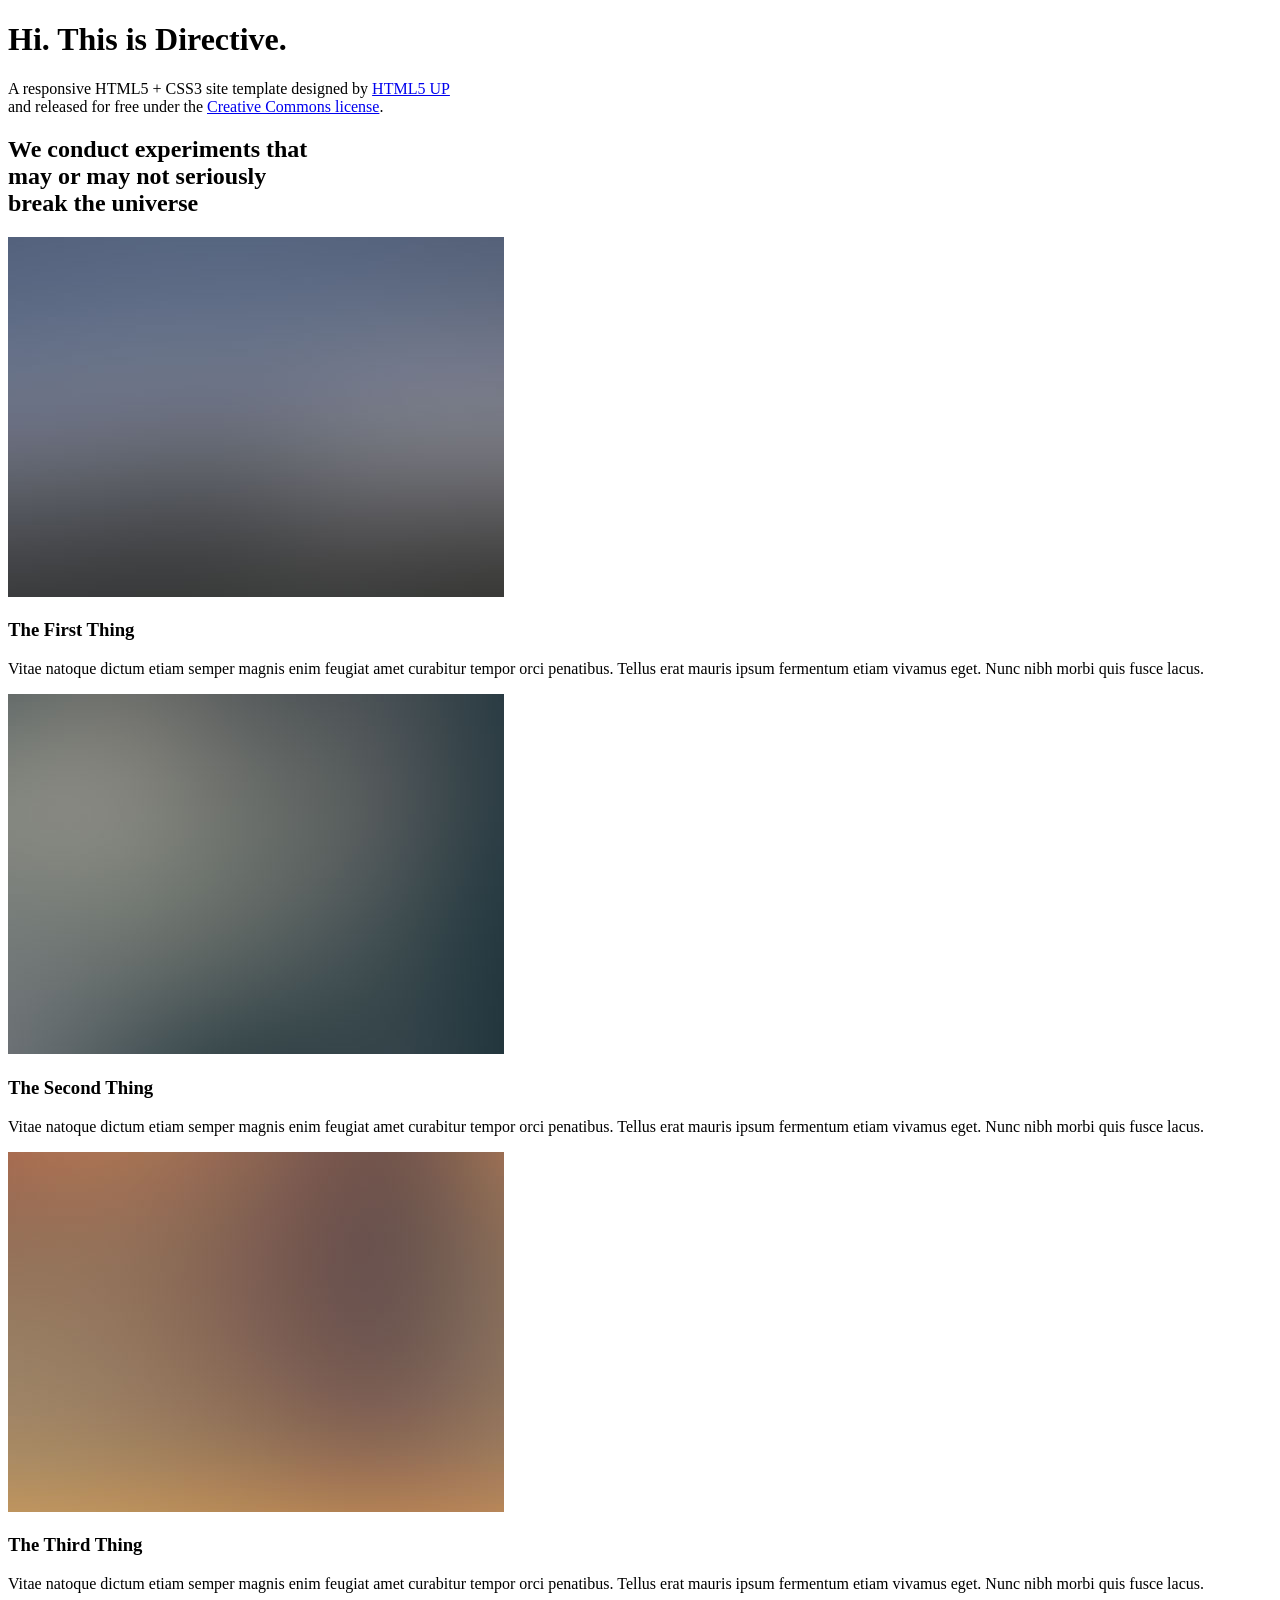
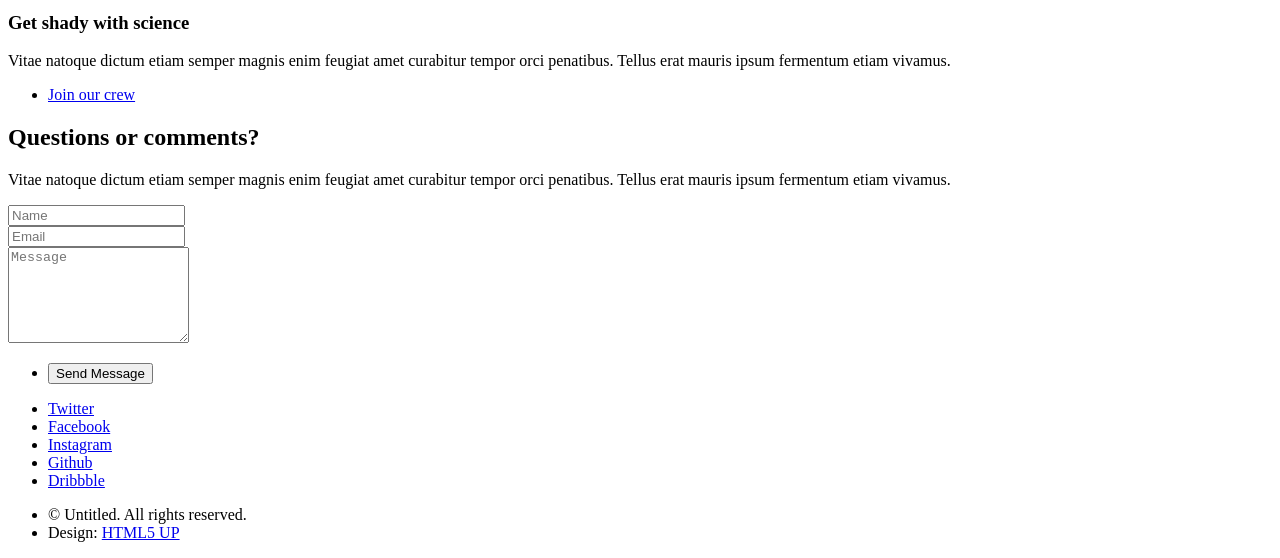
==== index.html @ 6929c9e1 "Initial HTML5UP template" ====
<!DOCTYPE HTML>
<!--
	Directive by HTML5 UP
	html5up.net | @ajlkn
	Free for personal and commercial use under the CCA 3.0 license (html5up.net/license)
-->
<html>
	<head>
		<title>Directive by HTML5 UP</title>
		<meta charset="utf-8" />
		<meta name="viewport" content="width=device-width, initial-scale=1, user-scalable=no" />
		<link rel="stylesheet" href="assets/css/main.css" />
	</head>
	<body class="is-preload">

		<!-- Header -->
			<div id="header">
				<span class="logo icon fa-paper-plane"></span>
				<h1>Hi. This is Directive.</h1>
				<p>A responsive HTML5 + CSS3 site template designed by <a href="http://html5up.net">HTML5 UP</a>
				<br />
				and released for free under the <a href="http://html5up.net/license">Creative Commons license</a>.</p>
			</div>

		<!-- Main -->
			<div id="main">

				<header class="major container medium">
					<h2>We conduct experiments that
					<br />
					may or may not seriously
					<br />
					break the universe</h2>
					<!--
					<p>Tellus erat mauris ipsum fermentum<br />
					etiam vivamus nunc nibh morbi.</p>
					-->
				</header>

				<div class="box alt container">
					<section class="feature left">
						<a href="#" class="image icon solid fa-signal"><img src="images/pic01.jpg" alt="" /></a>
						<div class="content">
							<h3>The First Thing</h3>
							<p>Vitae natoque dictum etiam semper magnis enim feugiat amet curabitur tempor orci penatibus. Tellus erat mauris ipsum fermentum etiam vivamus eget. Nunc nibh morbi quis fusce lacus.</p>
						</div>
					</section>
					<section class="feature right">
						<a href="#" class="image icon solid fa-code"><img src="images/pic02.jpg" alt="" /></a>
						<div class="content">
							<h3>The Second Thing</h3>
							<p>Vitae natoque dictum etiam semper magnis enim feugiat amet curabitur tempor orci penatibus. Tellus erat mauris ipsum fermentum etiam vivamus eget. Nunc nibh morbi quis fusce lacus.</p>
						</div>
					</section>
					<section class="feature left">
						<a href="#" class="image icon solid fa-mobile-alt"><img src="images/pic03.jpg" alt="" /></a>
						<div class="content">
							<h3>The Third Thing</h3>
							<p>Vitae natoque dictum etiam semper magnis enim feugiat amet curabitur tempor orci penatibus. Tellus erat mauris ipsum fermentum etiam vivamus eget. Nunc nibh morbi quis fusce lacus.</p>
						</div>
					</section>
				</div>

				<!--
				<div class="box container">
					<header>
						<h2>A lot of generic stuff</h2>
					</header>
					<section>
						<header>
							<h3>Paragraph</h3>
							<p>This is the subtitle for this particular heading</p>
						</header>
						<p>Phasellus nisl nisl, varius id <sup>porttitor sed pellentesque</sup> ac orci. Pellentesque
						habitant <strong>strong</strong> tristique <b>bold</b> et netus <i>italic</i> malesuada <em>emphasized</em> ac turpis egestas. Morbi
						leo suscipit ut. Praesent <sub>id turpis vitae</sub> turpis pretium ultricies. Vestibulum sit
						amet risus elit.</p>
					</section>
					<section>
						<header>
							<h3>Blockquote</h3>
						</header>
						<blockquote>Fringilla nisl. Donec accumsan interdum nisi, quis tincidunt felis sagittis eget.
						tempus euismod. Vestibulum ante ipsum primis in faucibus.</blockquote>
					</section>
					<section>
						<header>
							<h3>Divider</h3>
						</header>
						<p>Donec consectetur vestibulum dolor et pulvinar. Etiam vel felis enim, at viverra
						ligula. Ut porttitor sagittis lorem, quis eleifend nisi ornare vel. Praesent nec orci
						facilisis leo magna. Cras sit amet urna eros, id egestas urna. Quisque aliquam
						tempus euismod. Vestibulum ante ipsum primis in faucibus orci luctus et ultrices
						posuere cubilia.</p>
						<hr />
						<p>Donec consectetur vestibulum dolor et pulvinar. Etiam vel felis enim, at viverra
						ligula. Ut porttitor sagittis lorem, quis eleifend nisi ornare vel. Praesent nec orci
						facilisis leo magna. Cras sit amet urna eros, id egestas urna. Quisque aliquam
						tempus euismod. Vestibulum ante ipsum primis in faucibus orci luctus et ultrices
						posuere cubilia.</p>
					</section>
					<section>
						<header>
							<h3>Unordered List</h3>
						</header>
						<ul class="default">
							<li>Donec consectetur vestibulum dolor et pulvinar. Etiam vel felis enim, at viverra ligula. Ut porttitor sagittis lorem, quis eleifend nisi ornare vel.</li>
							<li>Donec consectetur vestibulum dolor et pulvinar. Etiam vel felis enim, at viverra ligula. Ut porttitor sagittis lorem, quis eleifend nisi ornare vel.</li>
							<li>Donec consectetur vestibulum dolor et pulvinar. Etiam vel felis enim, at viverra ligula. Ut porttitor sagittis lorem, quis eleifend nisi ornare vel.</li>
							<li>Donec consectetur vestibulum dolor et pulvinar. Etiam vel felis enim, at viverra ligula. Ut porttitor sagittis lorem, quis eleifend nisi ornare vel.</li>
						</ul>
					</section>
					<section>
						<header>
							<h3>Ordered List</h3>
						</header>
						<ol class="default">
							<li>Donec consectetur vestibulum dolor et pulvinar. Etiam vel felis enim, at viverra ligula. Ut porttitor sagittis lorem, quis eleifend nisi ornare vel.</li>
							<li>Donec consectetur vestibulum dolor et pulvinar. Etiam vel felis enim, at viverra ligula. Ut porttitor sagittis lorem, quis eleifend nisi ornare vel.</li>
							<li>Donec consectetur vestibulum dolor et pulvinar. Etiam vel felis enim, at viverra ligula. Ut porttitor sagittis lorem, quis eleifend nisi ornare vel.</li>
							<li>Donec consectetur vestibulum dolor et pulvinar. Etiam vel felis enim, at viverra ligula. Ut porttitor sagittis lorem, quis eleifend nisi ornare vel.</li>
						</ol>
					</section>
					<section>
						<header>
							<h3>Table</h3>
						</header>
						<div class="table-wrapper">
							<table class="default">
								<thead>
									<tr>
										<th>ID</th>
										<th>Name</th>
										<th>Description</th>
										<th>Price</th>
									</tr>
								</thead>
								<tbody>
									<tr>
										<td>45815</td>
										<td>Something</td>
										<td>Ut porttitor sagittis lorem, quis eleifend nisi ornare vel.</td>
										<td>29.99</td>
									</tr>
									<tr>
										<td>24524</td>
										<td>Nothing</td>
										<td>Ut porttitor sagittis lorem, quis eleifend nisi ornare vel.</td>
										<td>19.99</td>
									</tr>
									<tr>
										<td>45815</td>
										<td>Something</td>
										<td>Ut porttitor sagittis lorem, quis eleifend nisi ornare vel.</td>
										<td>29.99</td>
									</tr>
									<tr>
										<td>24524</td>
										<td>Nothing</td>
										<td>Ut porttitor sagittis lorem, quis eleifend nisi ornare vel.</td>
										<td>19.99</td>
									</tr>
								</tbody>
								<tfoot>
									<tr>
										<td colspan="3"></td>
										<td>100.00</td>
									</tr>
								</tfoot>
							</table>
						</div>
					</section>
					<section>
						<header>
							<h3>Form</h3>
						</header>
						<form method="post" action="#">
							<div class="row">
								<div class="col-6 col-12-mobilep">
									<label for="name">Name</label>
									<input class="text" type="text" name="name" id="name" value="" placeholder="John Doe" />
								</div>
								<div class="col-6 col-12-mobilep">
									<label for="email">Email</label>
									<input class="text" type="text" name="email" id="email" value="" placeholder="johndoe@domain.tld" />
								</div>
								<div class="col-12">
									<label for="subject">Subject</label>
									<input class="text" type="text" name="subject" id="subject" value="" placeholder="Enter your subject" />
								</div>
								<div class="col-12">
									<label for="subject">Message</label>
									<textarea name="message" id="message" placeholder="Enter your message" rows="6"></textarea>
								</div>
								<div class="col-12">
									<ul class="actions special">
										<li><input type="submit" value="Send" /></li>
										<li><input type="reset" value="Reset" class="alt" /></li>
									</ul>
								</div>
							</div>
						</form>
					</section>
				</div>
				-->

				<footer class="major container medium">
					<h3>Get shady with science</h3>
					<p>Vitae natoque dictum etiam semper magnis enim feugiat amet curabitur tempor orci penatibus. Tellus erat mauris ipsum fermentum etiam vivamus.</p>
					<ul class="actions special">
						<li><a href="#" class="button">Join our crew</a></li>
					</ul>
				</footer>

			</div>

		<!-- Footer -->
			<div id="footer">
				<div class="container medium">

					<header class="major last">
						<h2>Questions or comments?</h2>
					</header>

					<p>Vitae natoque dictum etiam semper magnis enim feugiat amet curabitur tempor
					orci penatibus. Tellus erat mauris ipsum fermentum etiam vivamus.</p>

					<form method="post" action="#">
						<div class="row">
							<div class="col-6 col-12-mobilep">
								<input type="text" name="name" placeholder="Name" />
							</div>
							<div class="col-6 col-12-mobilep">
								<input type="email" name="email" placeholder="Email" />
							</div>
							<div class="col-12">
								<textarea name="message" placeholder="Message" rows="6"></textarea>
							</div>
							<div class="col-12">
								<ul class="actions special">
									<li><input type="submit" value="Send Message" /></li>
								</ul>
							</div>
						</div>
					</form>

					<ul class="icons">
						<li><a href="#" class="icon brands fa-twitter"><span class="label">Twitter</span></a></li>
						<li><a href="#" class="icon brands fa-facebook-f"><span class="label">Facebook</span></a></li>
						<li><a href="#" class="icon brands fa-instagram"><span class="label">Instagram</span></a></li>
						<li><a href="#" class="icon brands fa-github"><span class="label">Github</span></a></li>
						<li><a href="#" class="icon brands fa-dribbble"><span class="label">Dribbble</span></a></li>
					</ul>

					<ul class="copyright">
						<li>&copy; Untitled. All rights reserved.</li><li>Design: <a href="http://html5up.net">HTML5 UP</a></li>
					</ul>

				</div>
			</div>

		<!-- Scripts -->
			<script src="assets/js/jquery.min.js"></script>
			<script src="assets/js/browser.min.js"></script>
			<script src="assets/js/breakpoints.min.js"></script>
			<script src="assets/js/util.js"></script>
			<script src="assets/js/main.js"></script>

	</body>
</html>
---- assets/css/main.css ----
@import url("fontawesome-all.min.css");
@import url("https://fonts.googleapis.com/css?family=Source+Sans+Pro:300,300italic,400,400italic,600,600italic,700,700italic");

/*
	Directive by HTML5 UP
	html5up.net | @ajlkn
	Free for personal and commercial use under the CCA 3.0 license (html5up.net/license)
*/

html, body, div, span, applet, object,
iframe, h1, h2, h3, h4, h5, h6, p, blockquote,
pre, a, abbr, acronym, address, big, cite,
code, del, dfn, em, img, ins, kbd, q, s, samp,
small, strike, strong, sub, sup, tt, var, b,
u, i, center, dl, dt, dd, ol, ul, li, fieldset,
form, label, legend, table, caption, tbody,
tfoot, thead, tr, th, td, article, aside,
canvas, details, embed, figure, figcaption,
footer, header, hgroup, menu, nav, output, ruby,
section, summary, time, mark, audio, video {
	margin: 0;
	padding: 0;
	border: 0;
	font-size: 100%;
	font: inherit;
	vertical-align: baseline;}

article, aside, details, figcaption, figure,
footer, header, hgroup, menu, nav, section {
	display: block;}

body {
	line-height: 1;
}

ol, ul {
	list-style: none;
}

blockquote, q {
	quotes: none;
}

	blockquote:before, blockquote:after, q:before, q:after {
		content: '';
		content: none;
	}

table {
	border-collapse: collapse;
	border-spacing: 0;
}

body {
	-webkit-text-size-adjust: none;
}

mark {
	background-color: transparent;
	color: inherit;
}

input::-moz-focus-inner {
	border: 0;
	padding: 0;
}

input, select, textarea {
	-moz-appearance: none;
	-webkit-appearance: none;
	-ms-appearance: none;
	appearance: none;
}

/* Basic */

	html {
		box-sizing: border-box;
	}

	*, *:before, *:after {
		box-sizing: inherit;
	}

	html, body {
		height: 100%;
	}

	body {
		background: #ffffff;
	}

		body.is-preload *, body.is-preload *:before, body.is-preload *:after {
			-moz-animation: none !important;
			-webkit-animation: none !important;
			-ms-animation: none !important;
			animation: none !important;
			-moz-transition: none !important;
			-webkit-transition: none !important;
			-ms-transition: none !important;
			transition: none !important;
		}

	body, input, select, textarea {
		color: #6e6e6e;
		font-family: 'Source Sans Pro', sans-serif;
		font-size: 16pt;
		font-weight: 400;
		line-height: 1.75em;
	}

	a {
		-moz-transition: color 0.2s ease-in-out, border-bottom-color 0.2s ease-in-out;
		-webkit-transition: color 0.2s ease-in-out, border-bottom-color 0.2s ease-in-out;
		-ms-transition: color 0.2s ease-in-out, border-bottom-color 0.2s ease-in-out;
		transition: color 0.2s ease-in-out, border-bottom-color 0.2s ease-in-out;
		border-bottom: dotted 1px;
		color: #4eb980;
		text-decoration: none;
	}

		a:hover {
			border-bottom-color: transparent;
		}

	strong, b {
		font-weight: 600;
		color: #5b5b5b;
	}

	em, i {
		font-style: italic;
	}

	p, ul, ol, dl, table, blockquote, form {
		margin: 0 0 2em 0;
	}

	h1, h2, h3, h4, h5, h6 {
		color: #5b5b5b;
		font-weight: 700;
		letter-spacing: 0.125em;
		line-height: 1.75em;
		margin-bottom: 1em;
		text-transform: uppercase;
		text-align: center;
	}

		h1 a, h2 a, h3 a, h4 a, h5 a, h6 a {
			color: inherit;
			text-decoration: none;
		}

	h2 {
		font-size: 1.75em;
	}

	h3 {
		font-size: 1.5em;
	}

	sub {
		font-size: 0.8em;
		position: relative;
		top: 0.5em;
	}

	sup {
		font-size: 0.8em;
		position: relative;
		top: -0.5em;
	}

	hr {
		border: 0;
		border-top: solid 1px rgba(224, 224, 224, 0.75);
		margin-bottom: 1.5em;
	}

	blockquote {
		border-left: solid 0.5em rgba(224, 224, 224, 0.75);
		font-style: italic;
		padding: 1em 0 1em 2em;
	}

/* Container */

	.container {
		margin: 0 auto;
		max-width: 100%;
		width: 51em;
	}

		.container.medium {
			width: 38.25em;
		}

		@media screen and (max-width: 1280px) {

			.container {
				width: 48em;
			}

				.container.medium {
					width: 36em;
				}

		}

		@media screen and (max-width: 980px) {

			.container {
				width: 95%;
			}

				.container.medium {
					width: 71.25%;
				}

		}

		@media screen and (max-width: 840px) {

			.container {
				width: 95% !important;
			}

		}

		@media screen and (max-width: 736px) {

			.container {
				width: 90% !important;
			}

		}

		@media screen and (max-width: 480px) {

			.container {
				width: 100% !important;
			}

		}

/* Row */

	.row {
		display: flex;
		flex-wrap: wrap;
		box-sizing: border-box;
		align-items: stretch;
	}

		.row > * {
			box-sizing: border-box;
		}

		.row.gtr-uniform > * > :last-child {
			margin-bottom: 0;
		}

		.row.aln-left {
			justify-content: flex-start;
		}

		.row.aln-center {
			justify-content: center;
		}

		.row.aln-right {
			justify-content: flex-end;
		}

		.row.aln-top {
			align-items: flex-start;
		}

		.row.aln-middle {
			align-items: center;
		}

		.row.aln-bottom {
			align-items: flex-end;
		}

		.row > .imp {
			order: -1;
		}

		.row > .col-1 {
			width: 8.33333%;
		}

		.row > .off-1 {
			margin-left: 8.33333%;
		}

		.row > .col-2 {
			width: 16.66667%;
		}

		.row > .off-2 {
			margin-left: 16.66667%;
		}

		.row > .col-3 {
			width: 25%;
		}

		.row > .off-3 {
			margin-left: 25%;
		}

		.row > .col-4 {
			width: 33.33333%;
		}

		.row > .off-4 {
			margin-left: 33.33333%;
		}

		.row > .col-5 {
			width: 41.66667%;
		}

		.row > .off-5 {
			margin-left: 41.66667%;
		}

		.row > .col-6 {
			width: 50%;
		}

		.row > .off-6 {
			margin-left: 50%;
		}

		.row > .col-7 {
			width: 58.33333%;
		}

		.row > .off-7 {
			margin-left: 58.33333%;
		}

		.row > .col-8 {
			width: 66.66667%;
		}

		.row > .off-8 {
			margin-left: 66.66667%;
		}

		.row > .col-9 {
			width: 75%;
		}

		.row > .off-9 {
			margin-left: 75%;
		}

		.row > .col-10 {
			width: 83.33333%;
		}

		.row > .off-10 {
			margin-left: 83.33333%;
		}

		.row > .col-11 {
			width: 91.66667%;
		}

		.row > .off-11 {
			margin-left: 91.66667%;
		}

		.row > .col-12 {
			width: 100%;
		}

		.row > .off-12 {
			margin-left: 100%;
		}

		.row.gtr-0 {
			margin-top: 0px;
			margin-left: 0px;
		}

			.row.gtr-0 > * {
				padding: 0px 0 0 0px;
			}

			.row.gtr-0.gtr-uniform {
				margin-top: 0px;
			}

				.row.gtr-0.gtr-uniform > * {
					padding-top: 0px;
				}

		.row.gtr-25 {
			margin-top: -7.5px;
			margin-left: -7.5px;
		}

			.row.gtr-25 > * {
				padding: 7.5px 0 0 7.5px;
			}

			.row.gtr-25.gtr-uniform {
				margin-top: -7.5px;
			}

				.row.gtr-25.gtr-uniform > * {
					padding-top: 7.5px;
				}

		.row.gtr-50 {
			margin-top: -15px;
			margin-left: -15px;
		}

			.row.gtr-50 > * {
				padding: 15px 0 0 15px;
			}

			.row.gtr-50.gtr-uniform {
				margin-top: -15px;
			}

				.row.gtr-50.gtr-uniform > * {
					padding-top: 15px;
				}

		.row {
			margin-top: -30px;
			margin-left: -30px;
		}

			.row > * {
				padding: 30px 0 0 30px;
			}

			.row.gtr-uniform {
				margin-top: -30px;
			}

				.row.gtr-uniform > * {
					padding-top: 30px;
				}

		.row.gtr-150 {
			margin-top: -45px;
			margin-left: -45px;
		}

			.row.gtr-150 > * {
				padding: 45px 0 0 45px;
			}

			.row.gtr-150.gtr-uniform {
				margin-top: -45px;
			}

				.row.gtr-150.gtr-uniform > * {
					padding-top: 45px;
				}

		.row.gtr-200 {
			margin-top: -60px;
			margin-left: -60px;
		}

			.row.gtr-200 > * {
				padding: 60px 0 0 60px;
			}

			.row.gtr-200.gtr-uniform {
				margin-top: -60px;
			}

				.row.gtr-200.gtr-uniform > * {
					padding-top: 60px;
				}

		@media screen and (max-width: 1680px) {

			.row {
				display: flex;
				flex-wrap: wrap;
				box-sizing: border-box;
				align-items: stretch;
			}

				.row > * {
					box-sizing: border-box;
				}

				.row.gtr-uniform > * > :last-child {
					margin-bottom: 0;
				}

				.row.aln-left {
					justify-content: flex-start;
				}

				.row.aln-center {
					justify-content: center;
				}

				.row.aln-right {
					justify-content: flex-end;
				}

				.row.aln-top {
					align-items: flex-start;
				}

				.row.aln-middle {
					align-items: center;
				}

				.row.aln-bottom {
					align-items: flex-end;
				}

				.row > .imp-wide {
					order: -1;
				}

				.row > .col-1-wide {
					width: 8.33333%;
				}

				.row > .off-1-wide {
					margin-left: 8.33333%;
				}

				.row > .col-2-wide {
					width: 16.66667%;
				}

				.row > .off-2-wide {
					margin-left: 16.66667%;
				}

				.row > .col-3-wide {
					width: 25%;
				}

				.row > .off-3-wide {
					margin-left: 25%;
				}

				.row > .col-4-wide {
					width: 33.33333%;
				}

				.row > .off-4-wide {
					margin-left: 33.33333%;
				}

				.row > .col-5-wide {
					width: 41.66667%;
				}

				.row > .off-5-wide {
					margin-left: 41.66667%;
				}

				.row > .col-6-wide {
					width: 50%;
				}

				.row > .off-6-wide {
					margin-left: 50%;
				}

				.row > .col-7-wide {
					width: 58.33333%;
				}

				.row > .off-7-wide {
					margin-left: 58.33333%;
				}

				.row > .col-8-wide {
					width: 66.66667%;
				}

				.row > .off-8-wide {
					margin-left: 66.66667%;
				}

				.row > .col-9-wide {
					width: 75%;
				}

				.row > .off-9-wide {
					margin-left: 75%;
				}

				.row > .col-10-wide {
					width: 83.33333%;
				}

				.row > .off-10-wide {
					margin-left: 83.33333%;
				}

				.row > .col-11-wide {
					width: 91.66667%;
				}

				.row > .off-11-wide {
					margin-left: 91.66667%;
				}

				.row > .col-12-wide {
					width: 100%;
				}

				.row > .off-12-wide {
					margin-left: 100%;
				}

				.row.gtr-0 {
					margin-top: 0px;
					margin-left: 0px;
				}

					.row.gtr-0 > * {
						padding: 0px 0 0 0px;
					}

					.row.gtr-0.gtr-uniform {
						margin-top: 0px;
					}

						.row.gtr-0.gtr-uniform > * {
							padding-top: 0px;
						}

				.row.gtr-25 {
					margin-top: -7.5px;
					margin-left: -7.5px;
				}

					.row.gtr-25 > * {
						padding: 7.5px 0 0 7.5px;
					}

					.row.gtr-25.gtr-uniform {
						margin-top: -7.5px;
					}

						.row.gtr-25.gtr-uniform > * {
							padding-top: 7.5px;
						}

				.row.gtr-50 {
					margin-top: -15px;
					margin-left: -15px;
				}

					.row.gtr-50 > * {
						padding: 15px 0 0 15px;
					}

					.row.gtr-50.gtr-uniform {
						margin-top: -15px;
					}

						.row.gtr-50.gtr-uniform > * {
							padding-top: 15px;
						}

				.row {
					margin-top: -30px;
					margin-left: -30px;
				}

					.row > * {
						padding: 30px 0 0 30px;
					}

					.row.gtr-uniform {
						margin-top: -30px;
					}

						.row.gtr-uniform > * {
							padding-top: 30px;
						}

				.row.gtr-150 {
					margin-top: -45px;
					margin-left: -45px;
				}

					.row.gtr-150 > * {
						padding: 45px 0 0 45px;
					}

					.row.gtr-150.gtr-uniform {
						margin-top: -45px;
					}

						.row.gtr-150.gtr-uniform > * {
							padding-top: 45px;
						}

				.row.gtr-200 {
					margin-top: -60px;
					margin-left: -60px;
				}

					.row.gtr-200 > * {
						padding: 60px 0 0 60px;
					}

					.row.gtr-200.gtr-uniform {
						margin-top: -60px;
					}

						.row.gtr-200.gtr-uniform > * {
							padding-top: 60px;
						}

		}

		@media screen and (max-width: 1280px) {

			.row {
				display: flex;
				flex-wrap: wrap;
				box-sizing: border-box;
				align-items: stretch;
			}

				.row > * {
					box-sizing: border-box;
				}

				.row.gtr-uniform > * > :last-child {
					margin-bottom: 0;
				}

				.row.aln-left {
					justify-content: flex-start;
				}

				.row.aln-center {
					justify-content: center;
				}

				.row.aln-right {
					justify-content: flex-end;
				}

				.row.aln-top {
					align-items: flex-start;
				}

				.row.aln-middle {
					align-items: center;
				}

				.row.aln-bottom {
					align-items: flex-end;
				}

				.row > .imp-normal {
					order: -1;
				}

				.row > .col-1-normal {
					width: 8.33333%;
				}

				.row > .off-1-normal {
					margin-left: 8.33333%;
				}

				.row > .col-2-normal {
					width: 16.66667%;
				}

				.row > .off-2-normal {
					margin-left: 16.66667%;
				}

				.row > .col-3-normal {
					width: 25%;
				}

				.row > .off-3-normal {
					margin-left: 25%;
				}

				.row > .col-4-normal {
					width: 33.33333%;
				}

				.row > .off-4-normal {
					margin-left: 33.33333%;
				}

				.row > .col-5-normal {
					width: 41.66667%;
				}

				.row > .off-5-normal {
					margin-left: 41.66667%;
				}

				.row > .col-6-normal {
					width: 50%;
				}

				.row > .off-6-normal {
					margin-left: 50%;
				}

				.row > .col-7-normal {
					width: 58.33333%;
				}

				.row > .off-7-normal {
					margin-left: 58.33333%;
				}

				.row > .col-8-normal {
					width: 66.66667%;
				}

				.row > .off-8-normal {
					margin-left: 66.66667%;
				}

				.row > .col-9-normal {
					width: 75%;
				}

				.row > .off-9-normal {
					margin-left: 75%;
				}

				.row > .col-10-normal {
					width: 83.33333%;
				}

				.row > .off-10-normal {
					margin-left: 83.33333%;
				}

				.row > .col-11-normal {
					width: 91.66667%;
				}

				.row > .off-11-normal {
					margin-left: 91.66667%;
				}

				.row > .col-12-normal {
					width: 100%;
				}

				.row > .off-12-normal {
					margin-left: 100%;
				}

				.row.gtr-0 {
					margin-top: 0px;
					margin-left: 0px;
				}

					.row.gtr-0 > * {
						padding: 0px 0 0 0px;
					}

					.row.gtr-0.gtr-uniform {
						margin-top: 0px;
					}

						.row.gtr-0.gtr-uniform > * {
							padding-top: 0px;
						}

				.row.gtr-25 {
					margin-top: -7.5px;
					margin-left: -7.5px;
				}

					.row.gtr-25 > * {
						padding: 7.5px 0 0 7.5px;
					}

					.row.gtr-25.gtr-uniform {
						margin-top: -7.5px;
					}

						.row.gtr-25.gtr-uniform > * {
							padding-top: 7.5px;
						}

				.row.gtr-50 {
					margin-top: -15px;
					margin-left: -15px;
				}

					.row.gtr-50 > * {
						padding: 15px 0 0 15px;
					}

					.row.gtr-50.gtr-uniform {
						margin-top: -15px;
					}

						.row.gtr-50.gtr-uniform > * {
							padding-top: 15px;
						}

				.row {
					margin-top: -30px;
					margin-left: -30px;
				}

					.row > * {
						padding: 30px 0 0 30px;
					}

					.row.gtr-uniform {
						margin-top: -30px;
					}

						.row.gtr-uniform > * {
							padding-top: 30px;
						}

				.row.gtr-150 {
					margin-top: -45px;
					margin-left: -45px;
				}

					.row.gtr-150 > * {
						padding: 45px 0 0 45px;
					}

					.row.gtr-150.gtr-uniform {
						margin-top: -45px;
					}

						.row.gtr-150.gtr-uniform > * {
							padding-top: 45px;
						}

				.row.gtr-200 {
					margin-top: -60px;
					margin-left: -60px;
				}

					.row.gtr-200 > * {
						padding: 60px 0 0 60px;
					}

					.row.gtr-200.gtr-uniform {
						margin-top: -60px;
					}

						.row.gtr-200.gtr-uniform > * {
							padding-top: 60px;
						}

		}

		@media screen and (max-width: 980px) {

			.row {
				display: flex;
				flex-wrap: wrap;
				box-sizing: border-box;
				align-items: stretch;
			}

				.row > * {
					box-sizing: border-box;
				}

				.row.gtr-uniform > * > :last-child {
					margin-bottom: 0;
				}

				.row.aln-left {
					justify-content: flex-start;
				}

				.row.aln-center {
					justify-content: center;
				}

				.row.aln-right {
					justify-content: flex-end;
				}

				.row.aln-top {
					align-items: flex-start;
				}

				.row.aln-middle {
					align-items: center;
				}

				.row.aln-bottom {
					align-items: flex-end;
				}

				.row > .imp-narrow {
					order: -1;
				}

				.row > .col-1-narrow {
					width: 8.33333%;
				}

				.row > .off-1-narrow {
					margin-left: 8.33333%;
				}

				.row > .col-2-narrow {
					width: 16.66667%;
				}

				.row > .off-2-narrow {
					margin-left: 16.66667%;
				}

				.row > .col-3-narrow {
					width: 25%;
				}

				.row > .off-3-narrow {
					margin-left: 25%;
				}

				.row > .col-4-narrow {
					width: 33.33333%;
				}

				.row > .off-4-narrow {
					margin-left: 33.33333%;
				}

				.row > .col-5-narrow {
					width: 41.66667%;
				}

				.row > .off-5-narrow {
					margin-left: 41.66667%;
				}

				.row > .col-6-narrow {
					width: 50%;
				}

				.row > .off-6-narrow {
					margin-left: 50%;
				}

				.row > .col-7-narrow {
					width: 58.33333%;
				}

				.row > .off-7-narrow {
					margin-left: 58.33333%;
				}

				.row > .col-8-narrow {
					width: 66.66667%;
				}

				.row > .off-8-narrow {
					margin-left: 66.66667%;
				}

				.row > .col-9-narrow {
					width: 75%;
				}

				.row > .off-9-narrow {
					margin-left: 75%;
				}

				.row > .col-10-narrow {
					width: 83.33333%;
				}

				.row > .off-10-narrow {
					margin-left: 83.33333%;
				}

				.row > .col-11-narrow {
					width: 91.66667%;
				}

				.row > .off-11-narrow {
					margin-left: 91.66667%;
				}

				.row > .col-12-narrow {
					width: 100%;
				}

				.row > .off-12-narrow {
					margin-left: 100%;
				}

				.row.gtr-0 {
					margin-top: 0px;
					margin-left: 0px;
				}

					.row.gtr-0 > * {
						padding: 0px 0 0 0px;
					}

					.row.gtr-0.gtr-uniform {
						margin-top: 0px;
					}

						.row.gtr-0.gtr-uniform > * {
							padding-top: 0px;
						}

				.row.gtr-25 {
					margin-top: -7.5px;
					margin-left: -7.5px;
				}

					.row.gtr-25 > * {
						padding: 7.5px 0 0 7.5px;
					}

					.row.gtr-25.gtr-uniform {
						margin-top: -7.5px;
					}

						.row.gtr-25.gtr-uniform > * {
							padding-top: 7.5px;
						}

				.row.gtr-50 {
					margin-top: -15px;
					margin-left: -15px;
				}

					.row.gtr-50 > * {
						padding: 15px 0 0 15px;
					}

					.row.gtr-50.gtr-uniform {
						margin-top: -15px;
					}

						.row.gtr-50.gtr-uniform > * {
							padding-top: 15px;
						}

				.row {
					margin-top: -30px;
					margin-left: -30px;
				}

					.row > * {
						padding: 30px 0 0 30px;
					}

					.row.gtr-uniform {
						margin-top: -30px;
					}

						.row.gtr-uniform > * {
							padding-top: 30px;
						}

				.row.gtr-150 {
					margin-top: -45px;
					margin-left: -45px;
				}

					.row.gtr-150 > * {
						padding: 45px 0 0 45px;
					}

					.row.gtr-150.gtr-uniform {
						margin-top: -45px;
					}

						.row.gtr-150.gtr-uniform > * {
							padding-top: 45px;
						}

				.row.gtr-200 {
					margin-top: -60px;
					margin-left: -60px;
				}

					.row.gtr-200 > * {
						padding: 60px 0 0 60px;
					}

					.row.gtr-200.gtr-uniform {
						margin-top: -60px;
					}

						.row.gtr-200.gtr-uniform > * {
							padding-top: 60px;
						}

		}

		@media screen and (max-width: 840px) {

			.row {
				display: flex;
				flex-wrap: wrap;
				box-sizing: border-box;
				align-items: stretch;
			}

				.row > * {
					box-sizing: border-box;
				}

				.row.gtr-uniform > * > :last-child {
					margin-bottom: 0;
				}

				.row.aln-left {
					justify-content: flex-start;
				}

				.row.aln-center {
					justify-content: center;
				}

				.row.aln-right {
					justify-content: flex-end;
				}

				.row.aln-top {
					align-items: flex-start;
				}

				.row.aln-middle {
					align-items: center;
				}

				.row.aln-bottom {
					align-items: flex-end;
				}

				.row > .imp-narrower {
					order: -1;
				}

				.row > .col-1-narrower {
					width: 8.33333%;
				}

				.row > .off-1-narrower {
					margin-left: 8.33333%;
				}

				.row > .col-2-narrower {
					width: 16.66667%;
				}

				.row > .off-2-narrower {
					margin-left: 16.66667%;
				}

				.row > .col-3-narrower {
					width: 25%;
				}

				.row > .off-3-narrower {
					margin-left: 25%;
				}

				.row > .col-4-narrower {
					width: 33.33333%;
				}

				.row > .off-4-narrower {
					margin-left: 33.33333%;
				}

				.row > .col-5-narrower {
					width: 41.66667%;
				}

				.row > .off-5-narrower {
					margin-left: 41.66667%;
				}

				.row > .col-6-narrower {
					width: 50%;
				}

				.row > .off-6-narrower {
					margin-left: 50%;
				}

				.row > .col-7-narrower {
					width: 58.33333%;
				}

				.row > .off-7-narrower {
					margin-left: 58.33333%;
				}

				.row > .col-8-narrower {
					width: 66.66667%;
				}

				.row > .off-8-narrower {
					margin-left: 66.66667%;
				}

				.row > .col-9-narrower {
					width: 75%;
				}

				.row > .off-9-narrower {
					margin-left: 75%;
				}

				.row > .col-10-narrower {
					width: 83.33333%;
				}

				.row > .off-10-narrower {
					margin-left: 83.33333%;
				}

				.row > .col-11-narrower {
					width: 91.66667%;
				}

				.row > .off-11-narrower {
					margin-left: 91.66667%;
				}

				.row > .col-12-narrower {
					width: 100%;
				}

				.row > .off-12-narrower {
					margin-left: 100%;
				}

				.row.gtr-0 {
					margin-top: 0px;
					margin-left: 0px;
				}

					.row.gtr-0 > * {
						padding: 0px 0 0 0px;
					}

					.row.gtr-0.gtr-uniform {
						margin-top: 0px;
					}

						.row.gtr-0.gtr-uniform > * {
							padding-top: 0px;
						}

				.row.gtr-25 {
					margin-top: -5px;
					margin-left: -5px;
				}

					.row.gtr-25 > * {
						padding: 5px 0 0 5px;
					}

					.row.gtr-25.gtr-uniform {
						margin-top: -5px;
					}

						.row.gtr-25.gtr-uniform > * {
							padding-top: 5px;
						}

				.row.gtr-50 {
					margin-top: -10px;
					margin-left: -10px;
				}

					.row.gtr-50 > * {
						padding: 10px 0 0 10px;
					}

					.row.gtr-50.gtr-uniform {
						margin-top: -10px;
					}

						.row.gtr-50.gtr-uniform > * {
							padding-top: 10px;
						}

				.row {
					margin-top: -20px;
					margin-left: -20px;
				}

					.row > * {
						padding: 20px 0 0 20px;
					}

					.row.gtr-uniform {
						margin-top: -20px;
					}

						.row.gtr-uniform > * {
							padding-top: 20px;
						}

				.row.gtr-150 {
					margin-top: -30px;
					margin-left: -30px;
				}

					.row.gtr-150 > * {
						padding: 30px 0 0 30px;
					}

					.row.gtr-150.gtr-uniform {
						margin-top: -30px;
					}

						.row.gtr-150.gtr-uniform > * {
							padding-top: 30px;
						}

				.row.gtr-200 {
					margin-top: -40px;
					margin-left: -40px;
				}

					.row.gtr-200 > * {
						padding: 40px 0 0 40px;
					}

					.row.gtr-200.gtr-uniform {
						margin-top: -40px;
					}

						.row.gtr-200.gtr-uniform > * {
							padding-top: 40px;
						}

		}

		@media screen and (max-width: 736px) {

			.row {
				display: flex;
				flex-wrap: wrap;
				box-sizing: border-box;
				align-items: stretch;
			}

				.row > * {
					box-sizing: border-box;
				}

				.row.gtr-uniform > * > :last-child {
					margin-bottom: 0;
				}

				.row.aln-left {
					justify-content: flex-start;
				}

				.row.aln-center {
					justify-content: center;
				}

				.row.aln-right {
					justify-content: flex-end;
				}

				.row.aln-top {
					align-items: flex-start;
				}

				.row.aln-middle {
					align-items: center;
				}

				.row.aln-bottom {
					align-items: flex-end;
				}

				.row > .imp-mobile {
					order: -1;
				}

				.row > .col-1-mobile {
					width: 8.33333%;
				}

				.row > .off-1-mobile {
					margin-left: 8.33333%;
				}

				.row > .col-2-mobile {
					width: 16.66667%;
				}

				.row > .off-2-mobile {
					margin-left: 16.66667%;
				}

				.row > .col-3-mobile {
					width: 25%;
				}

				.row > .off-3-mobile {
					margin-left: 25%;
				}

				.row > .col-4-mobile {
					width: 33.33333%;
				}

				.row > .off-4-mobile {
					margin-left: 33.33333%;
				}

				.row > .col-5-mobile {
					width: 41.66667%;
				}

				.row > .off-5-mobile {
					margin-left: 41.66667%;
				}

				.row > .col-6-mobile {
					width: 50%;
				}

				.row > .off-6-mobile {
					margin-left: 50%;
				}

				.row > .col-7-mobile {
					width: 58.33333%;
				}

				.row > .off-7-mobile {
					margin-left: 58.33333%;
				}

				.row > .col-8-mobile {
					width: 66.66667%;
				}

				.row > .off-8-mobile {
					margin-left: 66.66667%;
				}

				.row > .col-9-mobile {
					width: 75%;
				}

				.row > .off-9-mobile {
					margin-left: 75%;
				}

				.row > .col-10-mobile {
					width: 83.33333%;
				}

				.row > .off-10-mobile {
					margin-left: 83.33333%;
				}

				.row > .col-11-mobile {
					width: 91.66667%;
				}

				.row > .off-11-mobile {
					margin-left: 91.66667%;
				}

				.row > .col-12-mobile {
					width: 100%;
				}

				.row > .off-12-mobile {
					margin-left: 100%;
				}

				.row.gtr-0 {
					margin-top: 0px;
					margin-left: 0px;
				}

					.row.gtr-0 > * {
						padding: 0px 0 0 0px;
					}

					.row.gtr-0.gtr-uniform {
						margin-top: 0px;
					}

						.row.gtr-0.gtr-uniform > * {
							padding-top: 0px;
						}

				.row.gtr-25 {
					margin-top: -57.5px;
					margin-left: -5px;
				}

					.row.gtr-25 > * {
						padding: 57.5px 0 0 5px;
					}

					.row.gtr-25.gtr-uniform {
						margin-top: -5px;
					}

						.row.gtr-25.gtr-uniform > * {
							padding-top: 5px;
						}

				.row.gtr-50 {
					margin-top: -115px;
					margin-left: -10px;
				}

					.row.gtr-50 > * {
						padding: 115px 0 0 10px;
					}

					.row.gtr-50.gtr-uniform {
						margin-top: -10px;
					}

						.row.gtr-50.gtr-uniform > * {
							padding-top: 10px;
						}

				.row {
					margin-top: -230px;
					margin-left: -20px;
				}

					.row > * {
						padding: 230px 0 0 20px;
					}

					.row.gtr-uniform {
						margin-top: -20px;
					}

						.row.gtr-uniform > * {
							padding-top: 20px;
						}

				.row.gtr-150 {
					margin-top: -345px;
					margin-left: -30px;
				}

					.row.gtr-150 > * {
						padding: 345px 0 0 30px;
					}

					.row.gtr-150.gtr-uniform {
						margin-top: -30px;
					}

						.row.gtr-150.gtr-uniform > * {
							padding-top: 30px;
						}

				.row.gtr-200 {
					margin-top: -460px;
					margin-left: -40px;
				}

					.row.gtr-200 > * {
						padding: 460px 0 0 40px;
					}

					.row.gtr-200.gtr-uniform {
						margin-top: -40px;
					}

						.row.gtr-200.gtr-uniform > * {
							padding-top: 40px;
						}

		}

		@media screen and (max-width: 480px) {

			.row {
				display: flex;
				flex-wrap: wrap;
				box-sizing: border-box;
				align-items: stretch;
			}

				.row > * {
					box-sizing: border-box;
				}

				.row.gtr-uniform > * > :last-child {
					margin-bottom: 0;
				}

				.row.aln-left {
					justify-content: flex-start;
				}

				.row.aln-center {
					justify-content: center;
				}

				.row.aln-right {
					justify-content: flex-end;
				}

				.row.aln-top {
					align-items: flex-start;
				}

				.row.aln-middle {
					align-items: center;
				}

				.row.aln-bottom {
					align-items: flex-end;
				}

				.row > .imp-mobilep {
					order: -1;
				}

				.row > .col-1-mobilep {
					width: 8.33333%;
				}

				.row > .off-1-mobilep {
					margin-left: 8.33333%;
				}

				.row > .col-2-mobilep {
					width: 16.66667%;
				}

				.row > .off-2-mobilep {
					margin-left: 16.66667%;
				}

				.row > .col-3-mobilep {
					width: 25%;
				}

				.row > .off-3-mobilep {
					margin-left: 25%;
				}

				.row > .col-4-mobilep {
					width: 33.33333%;
				}

				.row > .off-4-mobilep {
					margin-left: 33.33333%;
				}

				.row > .col-5-mobilep {
					width: 41.66667%;
				}

				.row > .off-5-mobilep {
					margin-left: 41.66667%;
				}

				.row > .col-6-mobilep {
					width: 50%;
				}

				.row > .off-6-mobilep {
					margin-left: 50%;
				}

				.row > .col-7-mobilep {
					width: 58.33333%;
				}

				.row > .off-7-mobilep {
					margin-left: 58.33333%;
				}

				.row > .col-8-mobilep {
					width: 66.66667%;
				}

				.row > .off-8-mobilep {
					margin-left: 66.66667%;
				}

				.row > .col-9-mobilep {
					width: 75%;
				}

				.row > .off-9-mobilep {
					margin-left: 75%;
				}

				.row > .col-10-mobilep {
					width: 83.33333%;
				}

				.row > .off-10-mobilep {
					margin-left: 83.33333%;
				}

				.row > .col-11-mobilep {
					width: 91.66667%;
				}

				.row > .off-11-mobilep {
					margin-left: 91.66667%;
				}

				.row > .col-12-mobilep {
					width: 100%;
				}

				.row > .off-12-mobilep {
					margin-left: 100%;
				}

				.row.gtr-0 {
					margin-top: 0px;
					margin-left: 0px;
				}

					.row.gtr-0 > * {
						padding: 0px 0 0 0px;
					}

					.row.gtr-0.gtr-uniform {
						margin-top: 0px;
					}

						.row.gtr-0.gtr-uniform > * {
							padding-top: 0px;
						}

				.row.gtr-25 {
					margin-top: -5px;
					margin-left: -5px;
				}

					.row.gtr-25 > * {
						padding: 5px 0 0 5px;
					}

					.row.gtr-25.gtr-uniform {
						margin-top: -5px;
					}

						.row.gtr-25.gtr-uniform > * {
							padding-top: 5px;
						}

				.row.gtr-50 {
					margin-top: -10px;
					margin-left: -10px;
				}

					.row.gtr-50 > * {
						padding: 10px 0 0 10px;
					}

					.row.gtr-50.gtr-uniform {
						margin-top: -10px;
					}

						.row.gtr-50.gtr-uniform > * {
							padding-top: 10px;
						}

				.row {
					margin-top: -20px;
					margin-left: -20px;
				}

					.row > * {
						padding: 20px 0 0 20px;
					}

					.row.gtr-uniform {
						margin-top: -20px;
					}

						.row.gtr-uniform > * {
							padding-top: 20px;
						}

				.row.gtr-150 {
					margin-top: -30px;
					margin-left: -30px;
				}

					.row.gtr-150 > * {
						padding: 30px 0 0 30px;
					}

					.row.gtr-150.gtr-uniform {
						margin-top: -30px;
					}

						.row.gtr-150.gtr-uniform > * {
							padding-top: 30px;
						}

				.row.gtr-200 {
					margin-top: -40px;
					margin-left: -40px;
				}

					.row.gtr-200 > * {
						padding: 40px 0 0 40px;
					}

					.row.gtr-200.gtr-uniform {
						margin-top: -40px;
					}

						.row.gtr-200.gtr-uniform > * {
							padding-top: 40px;
						}

		}

/* Section/Article */

	section.special, article.special {
		text-align: center;
	}

	header {
		text-align: center;
	}

		header p {
			position: relative;
			top: -1em;
			color: #888888;
			text-transform: uppercase;
			letter-spacing: 0.075em;
		}

		header.major {
			border-bottom-width: 1px;
			border-color: rgba(224, 224, 224, 0.75);
			border-style: solid;
			border-top-width: 1px;
			margin-bottom: 6em;
			padding: 4em 0;
			position: relative;
		}

			header.major:before, header.major:after {
				background: rgba(224, 224, 224, 0.75);
				content: '';
				display: block;
				height: 1px;
				left: 0;
				position: absolute;
				width: 100%;
			}

			header.major:before {
				top: 10px;
			}

			header.major:after {
				bottom: 10px;
			}

			header.major h2 {
				margin: 0;
			}

			header.major p {
				top: 0;
				margin: 1.5em 0 0 0;
				padding: 1.5em 1.5em 0 1.5em;
				font-size: 1.5em;
				line-height: 1.75em;
				border-top: solid 1px rgba(224, 224, 224, 0.75);
				display: inline-block;
			}

			header.major.last {
				border-bottom: 0;
				margin-bottom: 0;
				padding-bottom: 0;
			}

				header.major.last:after {
					display: none;
				}

				header.major.last h2 {
					margin-bottom: 1em;
				}

	footer {
		text-align: center;
	}

		footer.major {
			border-bottom-width: 1px;
			border-color: rgba(224, 224, 224, 0.75);
			border-style: solid;
			border-top-width: 1px;
			margin-top: 6em;
			padding: 4em 0;
			position: relative;
		}

			footer.major:before, footer.major:after {
				background: rgba(224, 224, 224, 0.75);
				content: '';
				display: block;
				height: 1px;
				left: 0;
				position: absolute;
				width: 100%;
			}

			footer.major:before {
				top: 10px;
			}

			footer.major:after {
				bottom: 10px;
			}

/* Form */

	label {
		display: block;
		color: #5b5b5b;
		font-size: 0.8em;
		font-weight: 700;
		letter-spacing: 0.125em;
		line-height: 1.75em;
		text-transform: uppercase;
		margin: 0 0 0.5em 0;
	}

	input[type="text"],
	input[type="password"],
	input[type="email"],
	select,
	textarea {
		-moz-appearance: none;
		-webkit-appearance: none;
		-ms-appearance: none;
		appearance: none;
		-moz-transition: background-color 0.2s ease-in-out;
		-webkit-transition: background-color 0.2s ease-in-out;
		-ms-transition: background-color 0.2s ease-in-out;
		transition: background-color 0.2s ease-in-out;
		background: none;
		border-radius: 4px;
		border: 0;
		border: solid 1px rgba(224, 224, 224, 0.75);
		color: inherit;
		display: block;
		outline: 0;
		padding: 0.75em;
		text-decoration: none;
		width: 100%;
		opacity: 1;
	}

		input[type="text"]:focus,
		input[type="password"]:focus,
		input[type="email"]:focus,
		select:focus,
		textarea:focus {
			background: rgba(224, 224, 224, 0.15);
			border-color: #4eb980;
		}

	input[type="text"],
	input[type="password"],
	input[type="email"],
	select {
		line-height: 1em;
	}

	select {
		background-image: url("data:image/svg+xml;charset=utf8,%3Csvg xmlns='http://www.w3.org/2000/svg' width='40' height='40' preserveAspectRatio='none' viewBox='0 0 40 40'%3E%3Cpath d='M9.4,12.3l10.4,10.4l10.4-10.4c0.2-0.2,0.5-0.4,0.9-0.4c0.3,0,0.6,0.1,0.9,0.4l3.3,3.3c0.2,0.2,0.4,0.5,0.4,0.9 c0,0.4-0.1,0.6-0.4,0.9L20.7,31.9c-0.2,0.2-0.5,0.4-0.9,0.4c-0.3,0-0.6-0.1-0.9-0.4L4.3,17.3c-0.2-0.2-0.4-0.5-0.4-0.9 c0-0.4,0.1-0.6,0.4-0.9l3.3-3.3c0.2-0.2,0.5-0.4,0.9-0.4S9.1,12.1,9.4,12.3z' fill='rgba(224, 224, 224, 0.75)' /%3E%3C/svg%3E");
		background-size: 1.25em;
		background-repeat: no-repeat;
		background-position: calc(100% - 1em) center;
		padding-right: 1.5em;
		text-overflow: ellipsis;
	}

		select option {
			color: #5b5b5b;
			background: #ffffff;
		}

		select:focus::-ms-value {
			background-color: transparent;
		}

		select::-ms-expand {
			display: none;
		}

	textarea {
		padding: 0.5em 0.75em;
	}

	::-webkit-input-placeholder {
		color: inherit;
		opacity: 0.5;
		position: relative;
		top: 3px;
	}

	:-moz-placeholder {
		color: inherit;
		opacity: 0.5;
	}

	::-moz-placeholder {
		color: inherit;
		opacity: 0.5;
	}

	:-ms-input-placeholder {
		color: inherit;
		opacity: 0.5;
	}

/* Image */

	.image {
		border: 0;
		display: inline-block;
		position: relative;
	}

		.image:after {
			-moz-transition: opacity 0.25s ease-in-out;
			-webkit-transition: opacity 0.25s ease-in-out;
			-ms-transition: opacity 0.25s ease-in-out;
			transition: opacity 0.25s ease-in-out;
			background-image: url("images/overlay.png");
			content: '';
			display: block;
			height: 100%;
			left: 0;
			opacity: 0.2;
			position: absolute;
			top: 0;
			width: 100%;
		}

		.image img {
			display: block;
		}

		.image.fit {
			display: block;
		}

			.image.fit img {
				display: block;
				width: 100%;
			}

		.image.feature {
			display: block;
			margin: 0 0 2em 0;
		}

			.image.feature img {
				display: block;
				width: 100%;
			}

		.image.icon {
			-moz-perspective: 500px;
			-webkit-perspective: 500px;
			-ms-perspective: 500px;
			perspective: 500px;
		}

			.image.icon:before {
				-moz-transition: -moz-transform 0.1s ease-in-out, font-size 0.1s ease-in-out;
				-webkit-transition: -webkit-transform 0.1s ease-in-out, font-size 0.1s ease-in-out;
				-ms-transition: -ms-transform 0.1s ease-in-out, font-size 0.1s ease-in-out;
				transition: transform 0.1s ease-in-out, font-size 0.1s ease-in-out;
				color: #fff;
				font-size: 6em;
				height: 1em;
				left: 50%;
				line-height: 1em;
				margin: -0.5em 0 0 -0.5em;
				position: absolute;
				text-align: center;
				top: 50%;
				width: 1em;
				z-index: 1;
			}

			.image.icon:hover:before {
				-moz-transform: translateZ(1em);
				-webkit-transform: translateZ(1em);
				-ms-transform: translateZ(1em);
				transform: translateZ(1em);
			}

			.image.icon:hover:after {
				opacity: 1;
			}

	span.image.icon {
		cursor: default;
	}

/* Icon */

	.icon {
		text-decoration: none;
		border-bottom: none;
		position: relative;
	}

		.icon:before {
			-moz-osx-font-smoothing: grayscale;
			-webkit-font-smoothing: antialiased;
			display: inline-block;
			font-style: normal;
			font-variant: normal;
			text-rendering: auto;
			line-height: 1;
			text-transform: none !important;
			font-family: 'Font Awesome 5 Free';
			font-weight: 400;
		}

		.icon > .label {
			display: none;
		}

		.icon:before {
			line-height: inherit;
		}

		.icon.solid:before {
			font-weight: 900;
		}

		.icon.brands:before {
			font-family: 'Font Awesome 5 Brands';
		}

/* List */

	ol.default {
		list-style: decimal;
		padding-left: 1.25em;
	}

		ol.default li {
			padding-left: 0.25em;
		}

	ul.default {
		list-style: disc;
		padding-left: 1em;
	}

		ul.default li {
			padding-left: 0.5em;
		}

/* Actions */

	ul.actions {
		display: -moz-flex;
		display: -webkit-flex;
		display: -ms-flex;
		display: flex;
		cursor: default;
		list-style: none;
		margin-left: -1em;
		padding-left: 0;
	}

		ul.actions li {
			padding: 0 0 0 1em;
			vertical-align: middle;
		}

		ul.actions.special {
			-moz-justify-content: center;
			-webkit-justify-content: center;
			-ms-justify-content: center;
			justify-content: center;
			width: 100%;
			margin-left: 0;
		}

			ul.actions.special li:first-child {
				padding-left: 0;
			}

		ul.actions.stacked {
			-moz-flex-direction: column;
			-webkit-flex-direction: column;
			-ms-flex-direction: column;
			flex-direction: column;
			margin-left: 0;
		}

			ul.actions.stacked li {
				padding: 1.25em 0 0 0;
			}

				ul.actions.stacked li:first-child {
					padding-top: 0;
				}

		ul.actions.fit {
			width: calc(100% + 1em);
		}

			ul.actions.fit li {
				-moz-flex-grow: 1;
				-webkit-flex-grow: 1;
				-ms-flex-grow: 1;
				flex-grow: 1;
				-moz-flex-shrink: 1;
				-webkit-flex-shrink: 1;
				-ms-flex-shrink: 1;
				flex-shrink: 1;
				width: 100%;
			}

				ul.actions.fit li > * {
					width: 100%;
				}

			ul.actions.fit.stacked {
				width: 100%;
			}

		ul.actions:last-child {
			margin-bottom: 0;
		}

		@media screen and (max-width: 736px) {

			ul.actions:not(.fixed) {
				-moz-flex-direction: column;
				-webkit-flex-direction: column;
				-ms-flex-direction: column;
				flex-direction: column;
				margin-left: 0;
				width: 100% !important;
			}

				ul.actions:not(.fixed) li {
					-moz-flex-grow: 1;
					-webkit-flex-grow: 1;
					-ms-flex-grow: 1;
					flex-grow: 1;
					-moz-flex-shrink: 1;
					-webkit-flex-shrink: 1;
					-ms-flex-shrink: 1;
					flex-shrink: 1;
					padding: 1em 0 0 0;
					text-align: center;
					width: 100%;
				}

					ul.actions:not(.fixed) li > * {
						width: 100%;
					}

					ul.actions:not(.fixed) li:first-child {
						padding-top: 0;
					}

					ul.actions:not(.fixed) li input[type="submit"],
					ul.actions:not(.fixed) li input[type="reset"],
					ul.actions:not(.fixed) li input[type="button"],
					ul.actions:not(.fixed) li button,
					ul.actions:not(.fixed) li .button {
						width: 100%;
					}

						ul.actions:not(.fixed) li input[type="submit"].icon:before,
						ul.actions:not(.fixed) li input[type="reset"].icon:before,
						ul.actions:not(.fixed) li input[type="button"].icon:before,
						ul.actions:not(.fixed) li button.icon:before,
						ul.actions:not(.fixed) li .button.icon:before {
							margin-left: -0.5em;
						}

		}

/* Icons */

	ul.icons {
		cursor: default;
	}

		ul.icons li {
			display: inline-block;
			font-size: 1.25em;
			line-height: 1em;
			padding-left: 0.5em;
		}

			ul.icons li:first-child {
				padding-left: 0;
			}

			ul.icons li a, ul.icons li span {
				-moz-transition: background-color 0.2s ease-in-out;
				-webkit-transition: background-color 0.2s ease-in-out;
				-ms-transition: background-color 0.2s ease-in-out;
				transition: background-color 0.2s ease-in-out;
				border-radius: 100%;
				border: solid 1px rgba(224, 224, 224, 0.75);
				display: inline-block;
				height: 2em;
				line-height: 2em;
				text-align: center;
				width: 2em;
			}

				ul.icons li a:hover, ul.icons li span:hover {
					background: rgba(224, 224, 224, 0.15);
				}

/* Table */

	.table-wrapper {
		overflow-x: auto;
		-webkit-overflow-scrolling: touch;
	}

	table {
		width: 100%;
	}

		table.default {
			width: 100%;
		}

			table.default tbody tr {
				border-bottom: solid 1px rgba(224, 224, 224, 0.75);
			}

				table.default tbody tr:nth-child(2n - 1) {
					background: rgba(224, 224, 224, 0.15);
				}

			table.default td {
				padding: 0.5em 1em 0.5em 1em;
			}

			table.default th {
				color: #5b5b5b;
				font-size: 0.8em;
				font-weight: 700;
				letter-spacing: 0.125em;
				line-height: 1.75em;
				padding: 0.5em 1em 0.5em 1em;
				text-align: left;
				text-transform: uppercase;
			}

			table.default thead {
				border-bottom: solid 1px rgba(224, 224, 224, 0.75);
			}

/* Button */

	input[type="submit"],
	input[type="reset"],
	input[type="button"],
	.button {
		-moz-appearance: none;
		-webkit-appearance: none;
		-ms-appearance: none;
		appearance: none;
		-moz-transition: color 0.2s ease-in-out, background-color 0.2s ease-in-out;
		-webkit-transition: color 0.2s ease-in-out, background-color 0.2s ease-in-out;
		-ms-transition: color 0.2s ease-in-out, background-color 0.2s ease-in-out;
		transition: color 0.2s ease-in-out, background-color 0.2s ease-in-out;
		background: #544d55;
		border-radius: 4px;
		border: 0;
		color: #ffffff;
		cursor: pointer;
		display: inline-block;
		font-size: 0.9em;
		font-weight: 700;
		letter-spacing: 0.125em;
		line-height: 3.25em;
		min-width: 15em;
		padding: 0 1.5em;
		text-align: center;
		text-decoration: none;
		text-transform: uppercase;
	}

		input[type="submit"]:hover,
		input[type="reset"]:hover,
		input[type="button"]:hover,
		.button:hover {
			background: #6e6570;
		}

		input[type="submit"]:active,
		input[type="reset"]:active,
		input[type="button"]:active,
		.button:active {
			background: #474148;
		}

		input[type="submit"].alt,
		input[type="reset"].alt,
		input[type="button"].alt,
		.button.alt {
			background: none;
			box-shadow: inset 0 0 0 1px rgba(224, 224, 224, 0.75);
			color: #544d55;
		}

			input[type="submit"].alt:hover,
			input[type="reset"].alt:hover,
			input[type="button"].alt:hover,
			.button.alt:hover {
				background: rgba(224, 224, 224, 0.15);
			}

			input[type="submit"].alt:active,
			input[type="reset"].alt:active,
			input[type="button"].alt:active,
			.button.alt:active {
				background: rgba(224, 224, 224, 0.35);
			}

		input[type="submit"].fit,
		input[type="reset"].fit,
		input[type="button"].fit,
		.button.fit {
			width: 100%;
		}

		input[type="submit"].small,
		input[type="reset"].small,
		input[type="button"].small,
		.button.small {
			font-size: 0.8em;
		}

/* Box */

	.box {
		background: #ffffff;
		border: solid 1px rgba(224, 224, 224, 0.75);
		margin-bottom: 6em;
		padding: 3.5em;
	}

		.box.alt {
			background: none;
			border: none;
			padding: 0;
		}

/* Feature */

	.feature {
		position: relative;
		height: 20em;
	}

		.feature:after {
			clear: both;
			content: '';
			display: block;
		}

		.feature h3, .feature h4, .feature h5, .feature h6 {
			text-align: inherit;
		}

		.feature .image {
			display: inline-block;
			height: 100%;
			overflow: hidden;
			position: relative;
			width: 50%;
		}

			.feature .image img {
				display: block;
				min-height: 100%;
				min-width: 100%;
				position: absolute;
			}

		.feature:before {
			background: blue;
			content: '';
			display: inline-block;
			height: 100%;
			vertical-align: middle;
		}

		.feature .content {
			display: inline-block;
			padding: 3.5em;
			vertical-align: middle;
			width: 48%;
		}

			.feature .content h3 {
				margin-bottom: 0.5em;
			}

			.feature .content :last-child {
				margin: 0;
			}

		.feature.left {
			text-align: left;
		}

			.feature.left .image {
				float: left;
			}

				.feature.left .image img {
					right: 0;
					top: 0;
				}

			.feature.left .content {
				padding-right: 0;
			}

		.feature.right {
			text-align: right;
		}

			.feature.right .image {
				float: right;
			}

				.feature.right .image img {
					left: 0;
					top: 0;
				}

			.feature.right .content {
				padding-left: 0;
			}

		.feature.long .content {
			padding-top: 0;
		}

/* Header */

	#header {
		background-attachment: scroll,							scroll,					fixed;
		background-image: url("images/top-3200.svg"), url("images/overlay.png"), url("../../images/header.jpg");
		background-position: bottom center,					top left,				center center;
		background-repeat: repeat-x,						repeat,					no-repeat;
		background-size: 3200px 460px,					auto,					cover;
		color: rgba(255, 255, 255, 0.8);
		padding: 10em 0 20em 0;
		position: relative;
		text-align: center;
	}

		#header:before, #header:after {
			background: rgba(224, 224, 224, 0.75);
			content: '';
			left: 50%;
			position: absolute;
			width: 1px;
			z-index: 0;
		}

		#header:before {
			height: calc(100% - 50px);
			opacity: 0.15;
			top: 0;
		}

		#header:after {
			bottom: 0;
			height: 50px;
		}

		#header a {
			border-bottom-color: rgba(255, 255, 255, 0.35);
			color: rgba(255, 255, 255, 0.8);
		}

			#header a:hover {
				border-bottom-color: transparent;
				color: #4eb980;
			}

		#header strong, #header b {
			color: #ffffff;
		}

		#header h1, #header h2, #header h3, #header h4, #header h5, #header h6 {
			color: #ffffff;
		}

		#header input[type="submit"],
		#header input[type="reset"],
		#header input[type="button"],
		#header .button {
			background: #ffffff;
			color: #544d55;
		}

		#header .logo {
			background: #4eb980;
			border-radius: 100%;
			color: #ffffff;
			cursor: default;
			display: inline-block;
			font-size: 2.25em;
			height: 2.35em;
			line-height: 2.35em;
			margin: 0 0 0.75em 0;
			text-align: center;
			width: 2.35em;
		}

			#header .logo.fa-paper-plane-o:before {
				left: -0.075em;
				position: relative;
			}

		#header h1 {
			font-size: 2.5em;
			margin: 0;
		}

		#header p {
			font-size: 1.5em;
			line-height: 1.5em;
			margin: 0.25em 0 0 0;
		}

/* Footer */

	#footer {
		background-attachment: scroll;
		background-color: #4eb980;
		background-image: url("images/bottom-3200.svg");
		background-position: top center;
		background-repeat: repeat-x;
		background-size: 3200px 460px;
		color: rgba(255, 255, 255, 0.8);
		/*
				Since the SVG background occupies a lot of vertical space, we'll
				add additional top padding (to move our content out of its way)
				and a negative margin (to move everything up a bit).
			*/

		margin-top: -260px;
		padding: calc(460px + 6em) 0 10em 0;
		position: relative;
		text-align: center;
	}

		#footer:before {
			background: rgba(224, 224, 224, 0.75);
			content: '';
			height: calc(460px + 6em);
			left: 50%;
			position: absolute;
			top: 0;
			width: 1px;
			z-index: 0;
		}

		#footer a {
			color: #ffffff;
		}

		#footer strong, #footer b {
			color: #ffffff;
		}

		#footer h1, #footer h2, #footer h3, #footer h4, #footer h5, #footer h6 {
			color: #ffffff;
		}

		#footer header p {
			color: rgba(255, 255, 255, 0.5);
		}

		#footer input[type="submit"],
		#footer input[type="reset"],
		#footer input[type="button"],
		#footer .button {
			background: #ffffff;
			box-shadow: inset 0 0 0 1px #ffffff;
			color: #4eb980;
		}

			#footer input[type="submit"]:hover,
			#footer input[type="reset"]:hover,
			#footer input[type="button"]:hover,
			#footer .button:hover {
				background: rgba(224, 224, 224, 0.15);
				color: #ffffff;
			}

		#footer input[type="text"]:focus,
		#footer input[type="password"]:focus,
		#footer input[type="email"]:focus,
		#footer select:focus,
		#footer textarea:focus {
			border-color: #ffffff;
		}

		#footer .formerize-placeholder {
			color: rgba(255, 255, 255, 0.3) !important;
		}

		#footer form {
			margin: 3em 0;
		}

		#footer .copyright {
			color: rgba(255, 255, 255, 0.5);
			font-size: 0.8em;
			line-height: 1em;
			margin: 3em 0 0 0;
		}

			#footer .copyright li {
				border-left: dotted 1px;
				display: inline-block;
				margin-left: 1em;
				padding-left: 1em;
			}

				#footer .copyright li:first-child {
					padding: 0;
					margin: 0;
					border: 0;
				}

				#footer .copyright li a, #footer .copyright li span {
					color: inherit;
				}

					#footer .copyright li a:hover, #footer .copyright li span:hover {
						color: #ffffff;
					}

/* Main */

	#main {
		padding: 6em 0 5em 0;
		position: relative;
		z-index: 1;
	}

		#main:before {
			background: rgba(224, 224, 224, 0.75);
			content: '';
			height: 100%;
			left: 50%;
			position: absolute;
			top: 0;
			width: 1px;
			z-index: -1;
		}

		#main header.major,
		#main footer.major {
			background: #ffffff;
		}

/* Wide */

	@media screen and (max-width: 1680px) {

		/* Basic */

			body, input, select, textarea {
				font-size: 14pt;
			}

			h2 {
				font-size: 1.5em;
			}

			h3 {
				font-size: 1.25em;
			}

		/* Section/Article */

			header.major p {
				font-size: 1.25em;
			}

		/* Header */

			#header {
				padding: 8em 0 16em 0;
			}

				#header h1 {
					font-size: 2.25em;
				}

				#header p {
					font-size: 1.25em;
					line-height: 1.65em;
				}

	}

/* Normal */

	@media screen and (max-width: 1280px) {

		/* Basic */

			body, input, select, textarea {
				font-size: 13pt;
			}

			h2 {
				font-size: 1.35em;
			}

			h3 {
				font-size: 1.15em;
			}

		/* Section/Article */

			header.major {
				margin-bottom: 4em;
				padding: 3em 0;
			}

				header.major p {
					font-size: 1.15em;
				}

			footer.major {
				margin-top: 4em;
				padding: 3em 0;
			}

		/* Box */

			.box {
				padding: 2.5em;
				margin-bottom: 4em;
			}

		/* Feature */

			.feature {
				height: 18em;
			}

				.feature .content {
					padding: 2.5em;
				}

		/* Header */

			#header {
				background-attachment: scroll,							scroll,							scroll;
				background-image: url("images/top-1600.svg"), url("images/overlay.png"), url("../../images/header.jpg");
				background-size: 1600px 230px,					auto,							cover;
				padding: 6em 0 12em 0;
			}

				#header:before {
					height: calc(100% - 25px);
				}

				#header:after {
					height: 25px;
				}

				#header h1 {
					font-size: 2em;
				}

				#header p {
					font-size: 1.15em;
				}

		/* Footer */

			#footer {
				background-image: url("images/bottom-1600.svg");
				background-size: 1600px 230px;
				margin-top: -100px;
				padding: calc(230px + 4em) 0 6em 0;
			}

				#footer:before {
					height: calc(230px + 4em);
				}

		/* Main */

			#main {
				padding: 4em 0 3em 0;
			}

	}

/* Narrow */

	@media screen and (max-width: 980px) {

		/* Basic */

			body, input, select, textarea {
				font-size: 12pt;
			}

	}

/* Narrower */

	@media screen and (max-width: 840px) {

		/* Section/Article */

			header.major {
				padding-left: 2em;
				padding-right: 2em;
			}

			footer.major {
				padding-left: 2em;
				padding-right: 2em;
			}

	}

/* Mobile */

	@media screen and (max-width: 736px) {

		/* Basic */

			h2 {
				font-size: 1em;
			}

			h3 {
				font-size: 1em;
			}

		/* Section/Article */

			header p {
				font-size: 0.8em;
			}

			header.major {
				margin-bottom: 2em;
			}

				header.major br {
					display: none;
				}

				header.major p {
					font-size: 0.8em;
				}

			footer.major {
				margin-top: 2em;
			}

				footer.major br {
					display: none;
				}

		/* Box */

			.box {
				padding: 2em;
				margin-bottom: 2em;
			}

		/* Feature */

			.feature {
				background: #ffffff;
				display: block;
				height: auto;
				margin-bottom: 2em;
			}

				.feature:last-child {
					margin-bottom: 0;
				}

				.feature:before, .feature:after {
					display: none;
				}

				.feature .image {
					float: none;
					height: 15em;
					width: 100%;
				}

				.feature .content {
					border: solid 1px rgba(224, 224, 224, 0.75);
					padding: 2em !important;
					text-align: center;
					width: 100%;
				}

		/* Header */

			#header {
				background-image: url("images/top-1280.svg"), url("images/overlay.png"), url("../../images/header.jpg");
				background-size: 1280px 184px,						auto,							cover;
				padding: 3em 0 7em 0;
			}

				#header:before {
					height: calc(100% - 20px);
				}

				#header:after {
					height: 20px;
				}

				#header .logo {
					font-size: 1.5em;
				}

				#header h1 {
					font-size: 1.25em;
				}

				#header p {
					font-size: 1em;
				}

		/* Footer */

			#footer {
				background-image: url("images/bottom-1280.svg");
				background-size: 1280px 184px;
				margin-top: -75px;
				padding: calc(184px + 2em) 0 2em 0;
			}

				#footer:before {
					height: calc(184px + 2em);
				}

				#footer form {
					padding-bottom: 0;
				}

		/* Main */

			#main {
				padding: 2em 0 2em 0;
			}

	}

/* Mobile (Portrait) */

	@media screen and (max-width: 480px) {

		/* Section/Article */

			header.major {
				padding-left: 1em;
				padding-right: 1em;
			}

			footer.major {
				padding-left: 1em;
				padding-right: 1em;
			}

		/* Button */

			input[type="submit"],
			input[type="reset"],
			input[type="button"],
			.button {
				display: block;
				width: 100%;
			}

		/* Box */

			.box {
				padding: 2em 1em;
			}

		/* Feature */

			.feature {
				margin-bottom: 1em;
			}

				.feature .content {
					padding: 2em 1em !important;
				}

		/* Main */

			#main {
				padding-left: 1em;
				padding-right: 1em;
			}

		/* Footer */

			#footer {
				margin-top: -100px;
				padding-left: 1em;
				padding-right: 1em;
			}

				#footer .copyright li {
					border: 0;
					display: block;
					margin: 0;
					padding: 0.75em 0 0 0;
				}

		/* Header */

			#header {
				padding-left: 2em;
				padding-right: 2em;
			}

				#header br {
					display: none;
				}

	}
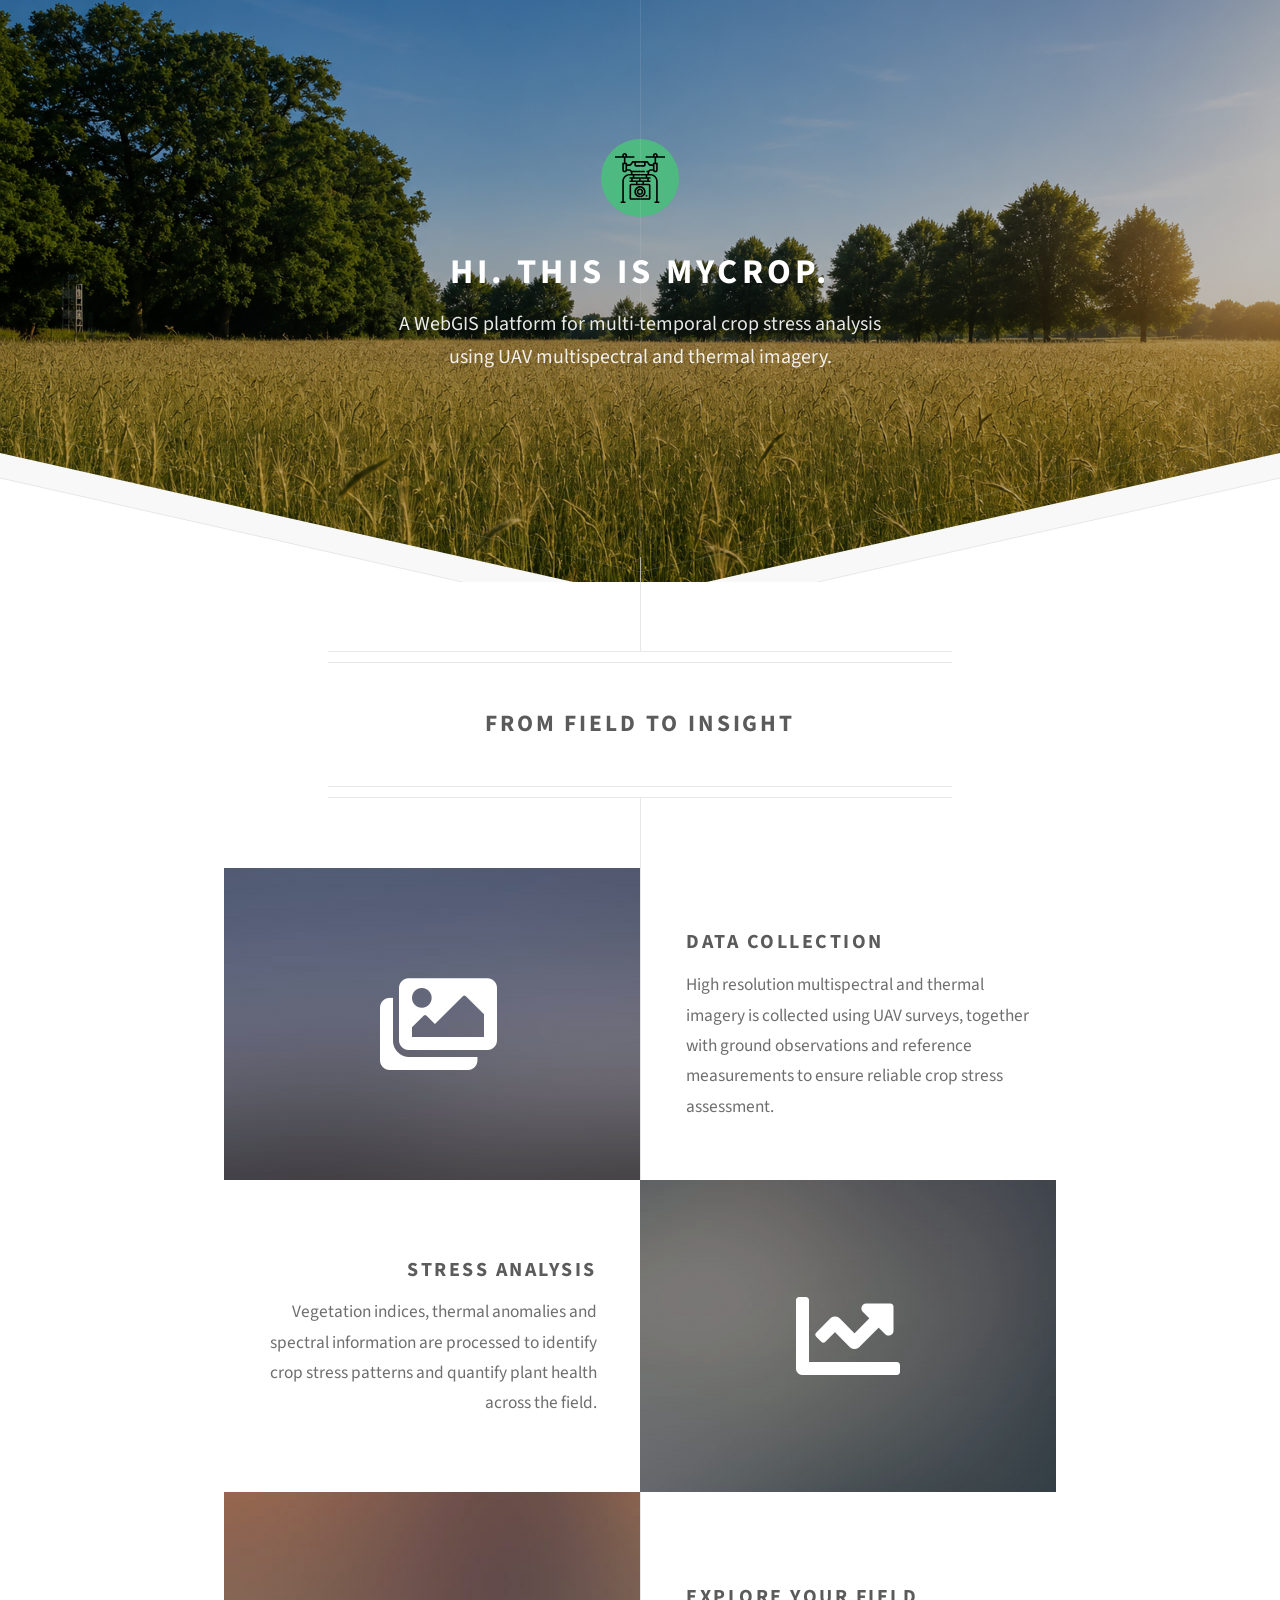
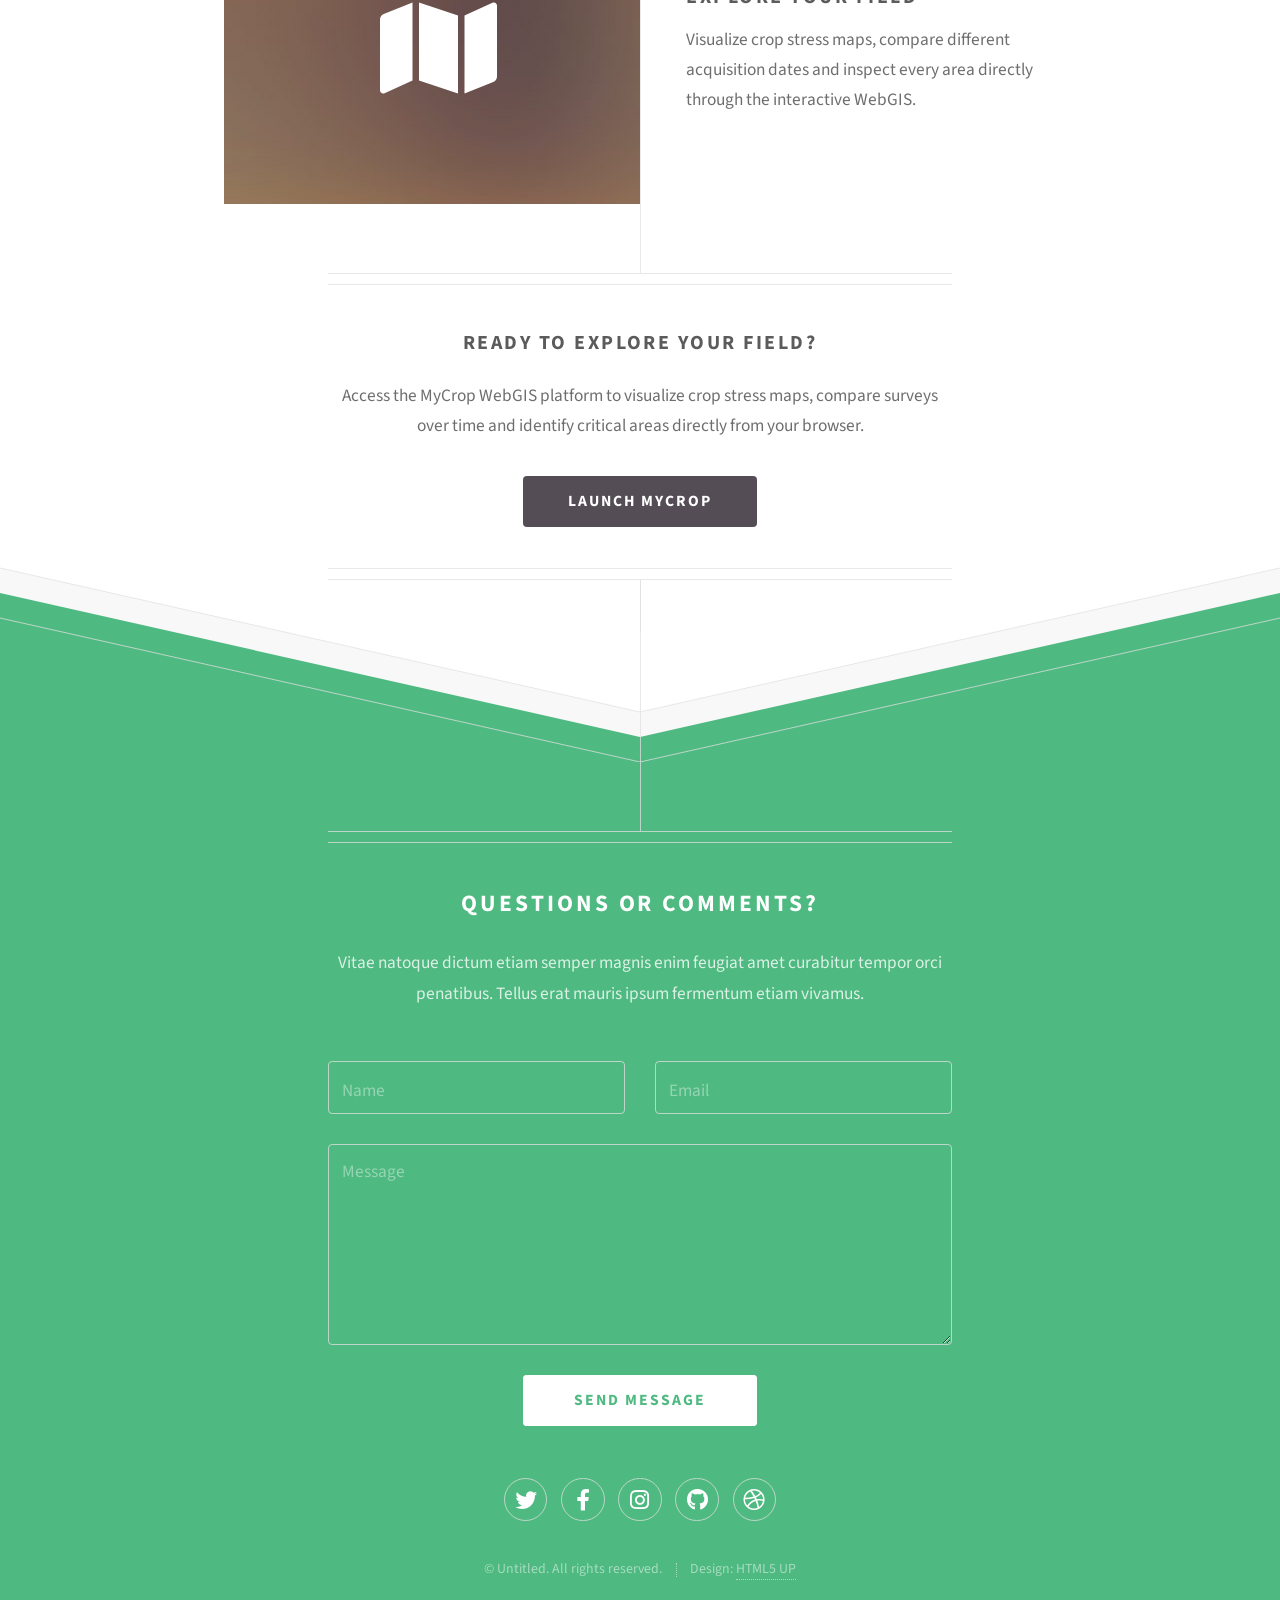
==== commit be2cddd4: "daat_collection_backbone update" ====
--- a/index.html
+++ b/index.html
@@ -6,7 +6,7 @@
 -->
 <html>
 	<head>
-		<title>Directive by HTML5 UP</title>
+		<title>MyCrop</title>
 		<meta charset="utf-8" />
 		<meta name="viewport" content="width=device-width, initial-scale=1, user-scalable=no" />
 		<link rel="stylesheet" href="assets/css/main.css" />
@@ -15,22 +15,20 @@
 
 		<!-- Header -->
 			<div id="header">
-				<span class="logo icon fa-paper-plane"></span>
-				<h1>Hi. This is Directive.</h1>
-				<p>A responsive HTML5 + CSS3 site template designed by <a href="http://html5up.net">HTML5 UP</a>
+				<div class="header-content"></div>
+				<span class="logo"><img src="images/drone.svg" alt="Drone"></span>
+				<h1>Hi. This is MyCrop.</h1>
+				<p>A WebGIS platform for multi-temporal crop stress analysis
 				<br />
-				and released for free under the <a href="http://html5up.net/license">Creative Commons license</a>.</p>
+				using UAV multispectral and thermal imagery.</p>
+				 </div>
 			</div>
 
 		<!-- Main -->
 			<div id="main">
 
 				<header class="major container medium">
-					<h2>We conduct experiments that
-					<br />
-					may or may not seriously
-					<br />
-					break the universe</h2>
+					<h2>FROM FIELD TO INSIGHT</h2>
 					<!--
 					<p>Tellus erat mauris ipsum fermentum<br />
 					etiam vivamus nunc nibh morbi.</p>
@@ -39,24 +37,24 @@
 
 				<div class="box alt container">
 					<section class="feature left">
-						<a href="#" class="image icon solid fa-signal"><img src="images/pic01.jpg" alt="" /></a>
+						<a href="data_collection.html" class="image icon solid fa-images"><img src="images/pic01.jpg" alt="" /></a>
 						<div class="content">
-							<h3>The First Thing</h3>
-							<p>Vitae natoque dictum etiam semper magnis enim feugiat amet curabitur tempor orci penatibus. Tellus erat mauris ipsum fermentum etiam vivamus eget. Nunc nibh morbi quis fusce lacus.</p>
+							<h3>Data Collection</h3>
+							<p>High resolution multispectral and thermal imagery is collected using UAV surveys, together with ground observations and reference measurements to ensure reliable crop stress assessment.</p>
 						</div>
 					</section>
 					<section class="feature right">
-						<a href="#" class="image icon solid fa-code"><img src="images/pic02.jpg" alt="" /></a>
+						<a href="stress_analysis.html" class="image icon solid fa-chart-line"><img src="images/pic02.jpg" alt="" /></a>
 						<div class="content">
-							<h3>The Second Thing</h3>
-							<p>Vitae natoque dictum etiam semper magnis enim feugiat amet curabitur tempor orci penatibus. Tellus erat mauris ipsum fermentum etiam vivamus eget. Nunc nibh morbi quis fusce lacus.</p>
+							<h3>Stress Analysis</h3>
+							<p>Vegetation indices, thermal anomalies and spectral information are processed to identify crop stress patterns and quantify plant health across the field.</p>
 						</div>
 					</section>
 					<section class="feature left">
-						<a href="#" class="image icon solid fa-mobile-alt"><img src="images/pic03.jpg" alt="" /></a>
+						<a href="explore_field.html" class="image icon solid fa-map"><img src="images/pic03.jpg" alt="" /></a>
 						<div class="content">
-							<h3>The Third Thing</h3>
-							<p>Vitae natoque dictum etiam semper magnis enim feugiat amet curabitur tempor orci penatibus. Tellus erat mauris ipsum fermentum etiam vivamus eget. Nunc nibh morbi quis fusce lacus.</p>
+							<h3>Explore Your Field</h3>
+							<p>Visualize crop stress maps, compare different acquisition dates and inspect every area directly through the interactive WebGIS.</p>
 						</div>
 					</section>
 				</div>
@@ -205,10 +203,10 @@
 				-->
 
 				<footer class="major container medium">
-					<h3>Get shady with science</h3>
-					<p>Vitae natoque dictum etiam semper magnis enim feugiat amet curabitur tempor orci penatibus. Tellus erat mauris ipsum fermentum etiam vivamus.</p>
+					<h3>READY TO EXPLORE YOUR FIELD?</h3>
+					<p>Access the MyCrop WebGIS platform to visualize crop stress maps, compare surveys over time and identify critical areas directly from your browser.</p>
 					<ul class="actions special">
-						<li><a href="#" class="button">Join our crew</a></li>
+						<li><a href="#" class="button">Launch MyCrop</a></li>
 					</ul>
 				</footer>
 
--- a/assets/css/main.css
+++ b/assets/css/main.css
@@ -7,44 +7,130 @@
 	Free for personal and commercial use under the CCA 3.0 license (html5up.net/license)
 */
 
-html, body, div, span, applet, object,
-iframe, h1, h2, h3, h4, h5, h6, p, blockquote,
-pre, a, abbr, acronym, address, big, cite,
-code, del, dfn, em, img, ins, kbd, q, s, samp,
-small, strike, strong, sub, sup, tt, var, b,
-u, i, center, dl, dt, dd, ol, ul, li, fieldset,
-form, label, legend, table, caption, tbody,
-tfoot, thead, tr, th, td, article, aside,
-canvas, details, embed, figure, figcaption,
-footer, header, hgroup, menu, nav, output, ruby,
-section, summary, time, mark, audio, video {
+html,
+body,
+div,
+span,
+applet,
+object,
+iframe,
+h1,
+h2,
+h3,
+h4,
+h5,
+h6,
+p,
+blockquote,
+pre,
+a,
+abbr,
+acronym,
+address,
+big,
+cite,
+code,
+del,
+dfn,
+em,
+img,
+ins,
+kbd,
+q,
+s,
+samp,
+small,
+strike,
+strong,
+sub,
+sup,
+tt,
+var,
+b,
+u,
+i,
+center,
+dl,
+dt,
+dd,
+ol,
+ul,
+li,
+fieldset,
+form,
+label,
+legend,
+table,
+caption,
+tbody,
+tfoot,
+thead,
+tr,
+th,
+td,
+article,
+aside,
+canvas,
+details,
+embed,
+figure,
+figcaption,
+footer,
+header,
+hgroup,
+menu,
+nav,
+output,
+ruby,
+section,
+summary,
+time,
+mark,
+audio,
+video {
 	margin: 0;
 	padding: 0;
 	border: 0;
 	font-size: 100%;
 	font: inherit;
-	vertical-align: baseline;}
-
-article, aside, details, figcaption, figure,
-footer, header, hgroup, menu, nav, section {
-	display: block;}
+	vertical-align: baseline;
+}
+
+article,
+aside,
+details,
+figcaption,
+figure,
+footer,
+header,
+hgroup,
+menu,
+nav,
+section {
+	display: block;
+}
 
 body {
 	line-height: 1;
 }
 
-ol, ul {
+ol,
+ul {
 	list-style: none;
 }
 
-blockquote, q {
+blockquote,
+q {
 	quotes: none;
 }
 
-	blockquote:before, blockquote:after, q:before, q:after {
-		content: '';
-		content: none;
-	}
+blockquote:before,
+blockquote:after,
+q:before,
+q:after {
+	content: '';
+	content: none;
+}
 
 table {
 	border-collapse: collapse;
@@ -65,7 +151,9 @@
 	padding: 0;
 }
 
-input, select, textarea {
+input,
+select,
+textarea {
 	-moz-appearance: none;
 	-webkit-appearance: none;
 	-ms-appearance: none;
@@ -74,176 +162,445 @@
 
 /* Basic */
 
-	html {
-		box-sizing: border-box;
-	}
-
-	*, *:before, *:after {
-		box-sizing: inherit;
-	}
-
-	html, body {
-		height: 100%;
-	}
-
-	body {
-		background: #ffffff;
-	}
-
-		body.is-preload *, body.is-preload *:before, body.is-preload *:after {
-			-moz-animation: none !important;
-			-webkit-animation: none !important;
-			-ms-animation: none !important;
-			animation: none !important;
-			-moz-transition: none !important;
-			-webkit-transition: none !important;
-			-ms-transition: none !important;
-			transition: none !important;
-		}
-
-	body, input, select, textarea {
-		color: #6e6e6e;
-		font-family: 'Source Sans Pro', sans-serif;
-		font-size: 16pt;
-		font-weight: 400;
-		line-height: 1.75em;
-	}
-
-	a {
-		-moz-transition: color 0.2s ease-in-out, border-bottom-color 0.2s ease-in-out;
-		-webkit-transition: color 0.2s ease-in-out, border-bottom-color 0.2s ease-in-out;
-		-ms-transition: color 0.2s ease-in-out, border-bottom-color 0.2s ease-in-out;
-		transition: color 0.2s ease-in-out, border-bottom-color 0.2s ease-in-out;
-		border-bottom: dotted 1px;
-		color: #4eb980;
-		text-decoration: none;
-	}
-
-		a:hover {
-			border-bottom-color: transparent;
-		}
-
-	strong, b {
-		font-weight: 600;
-		color: #5b5b5b;
-	}
-
-	em, i {
-		font-style: italic;
-	}
-
-	p, ul, ol, dl, table, blockquote, form {
-		margin: 0 0 2em 0;
-	}
-
-	h1, h2, h3, h4, h5, h6 {
-		color: #5b5b5b;
-		font-weight: 700;
-		letter-spacing: 0.125em;
-		line-height: 1.75em;
-		margin-bottom: 1em;
-		text-transform: uppercase;
-		text-align: center;
-	}
-
-		h1 a, h2 a, h3 a, h4 a, h5 a, h6 a {
-			color: inherit;
-			text-decoration: none;
-		}
-
-	h2 {
-		font-size: 1.75em;
-	}
-
-	h3 {
-		font-size: 1.5em;
-	}
-
-	sub {
-		font-size: 0.8em;
-		position: relative;
-		top: 0.5em;
-	}
-
-	sup {
-		font-size: 0.8em;
-		position: relative;
-		top: -0.5em;
-	}
-
-	hr {
-		border: 0;
-		border-top: solid 1px rgba(224, 224, 224, 0.75);
-		margin-bottom: 1.5em;
-	}
-
-	blockquote {
-		border-left: solid 0.5em rgba(224, 224, 224, 0.75);
-		font-style: italic;
-		padding: 1em 0 1em 2em;
-	}
+html {
+	box-sizing: border-box;
+}
+
+*,
+*:before,
+*:after {
+	box-sizing: inherit;
+}
+
+html,
+body {
+	height: 100%;
+}
+
+body {
+	background: #ffffff;
+}
+
+body.is-preload *,
+body.is-preload *:before,
+body.is-preload *:after {
+	-moz-animation: none !important;
+	-webkit-animation: none !important;
+	-ms-animation: none !important;
+	animation: none !important;
+	-moz-transition: none !important;
+	-webkit-transition: none !important;
+	-ms-transition: none !important;
+	transition: none !important;
+}
+
+body,
+input,
+select,
+textarea {
+	color: #6e6e6e;
+	font-family: 'Source Sans Pro', sans-serif;
+	font-size: 16pt;
+	font-weight: 400;
+	line-height: 1.75em;
+}
+
+a {
+	-moz-transition: color 0.2s ease-in-out, border-bottom-color 0.2s ease-in-out;
+	-webkit-transition: color 0.2s ease-in-out, border-bottom-color 0.2s ease-in-out;
+	-ms-transition: color 0.2s ease-in-out, border-bottom-color 0.2s ease-in-out;
+	transition: color 0.2s ease-in-out, border-bottom-color 0.2s ease-in-out;
+	border-bottom: dotted 1px;
+	color: #4eb980;
+	text-decoration: none;
+}
+
+a:hover {
+	border-bottom-color: transparent;
+}
+
+strong,
+b {
+	font-weight: 600;
+	color: #5b5b5b;
+}
+
+em,
+i {
+	font-style: italic;
+}
+
+p,
+ul,
+ol,
+dl,
+table,
+blockquote,
+form {
+	margin: 0 0 2em 0;
+}
+
+h1,
+h2,
+h3,
+h4,
+h5,
+h6 {
+	color: #5b5b5b;
+	font-weight: 700;
+	letter-spacing: 0.125em;
+	line-height: 1.75em;
+	margin-bottom: 1em;
+	text-transform: uppercase;
+	text-align: center;
+}
+
+h1 a,
+h2 a,
+h3 a,
+h4 a,
+h5 a,
+h6 a {
+	color: inherit;
+	text-decoration: none;
+}
+
+h2 {
+	font-size: 1.75em;
+}
+
+h3 {
+	font-size: 1.5em;
+}
+
+sub {
+	font-size: 0.8em;
+	position: relative;
+	top: 0.5em;
+}
+
+sup {
+	font-size: 0.8em;
+	position: relative;
+	top: -0.5em;
+}
+
+hr {
+	border: 0;
+	border-top: solid 1px rgba(224, 224, 224, 0.75);
+	margin-bottom: 1.5em;
+}
+
+blockquote {
+	border-left: solid 0.5em rgba(224, 224, 224, 0.75);
+	font-style: italic;
+	padding: 1em 0 1em 2em;
+}
 
 /* Container */
 
+.container {
+	margin: 0 auto;
+	max-width: 100%;
+	width: 51em;
+}
+
+.container.medium {
+	width: 38.25em;
+}
+
+@media screen and (max-width: 1280px) {
+
 	.container {
-		margin: 0 auto;
-		max-width: 100%;
-		width: 51em;
-	}
-
-		.container.medium {
-			width: 38.25em;
-		}
-
-		@media screen and (max-width: 1280px) {
-
-			.container {
-				width: 48em;
-			}
-
-				.container.medium {
-					width: 36em;
-				}
-
-		}
-
-		@media screen and (max-width: 980px) {
-
-			.container {
-				width: 95%;
-			}
-
-				.container.medium {
-					width: 71.25%;
-				}
-
-		}
-
-		@media screen and (max-width: 840px) {
-
-			.container {
-				width: 95% !important;
-			}
-
-		}
-
-		@media screen and (max-width: 736px) {
-
-			.container {
-				width: 90% !important;
-			}
-
-		}
-
-		@media screen and (max-width: 480px) {
-
-			.container {
-				width: 100% !important;
-			}
-
-		}
+		width: 48em;
+	}
+
+	.container.medium {
+		width: 36em;
+	}
+
+}
+
+@media screen and (max-width: 980px) {
+
+	.container {
+		width: 95%;
+	}
+
+	.container.medium {
+		width: 71.25%;
+	}
+
+}
+
+@media screen and (max-width: 840px) {
+
+	.container {
+		width: 95% !important;
+	}
+
+}
+
+@media screen and (max-width: 736px) {
+
+	.container {
+		width: 90% !important;
+	}
+
+}
+
+@media screen and (max-width: 480px) {
+
+	.container {
+		width: 100% !important;
+	}
+
+}
 
 /* Row */
+
+.row {
+	display: flex;
+	flex-wrap: wrap;
+	box-sizing: border-box;
+	align-items: stretch;
+}
+
+.row>* {
+	box-sizing: border-box;
+}
+
+.row.gtr-uniform>*> :last-child {
+	margin-bottom: 0;
+}
+
+.row.aln-left {
+	justify-content: flex-start;
+}
+
+.row.aln-center {
+	justify-content: center;
+}
+
+.row.aln-right {
+	justify-content: flex-end;
+}
+
+.row.aln-top {
+	align-items: flex-start;
+}
+
+.row.aln-middle {
+	align-items: center;
+}
+
+.row.aln-bottom {
+	align-items: flex-end;
+}
+
+.row>.imp {
+	order: -1;
+}
+
+.row>.col-1 {
+	width: 8.33333%;
+}
+
+.row>.off-1 {
+	margin-left: 8.33333%;
+}
+
+.row>.col-2 {
+	width: 16.66667%;
+}
+
+.row>.off-2 {
+	margin-left: 16.66667%;
+}
+
+.row>.col-3 {
+	width: 25%;
+}
+
+.row>.off-3 {
+	margin-left: 25%;
+}
+
+.row>.col-4 {
+	width: 33.33333%;
+}
+
+.row>.off-4 {
+	margin-left: 33.33333%;
+}
+
+.row>.col-5 {
+	width: 41.66667%;
+}
+
+.row>.off-5 {
+	margin-left: 41.66667%;
+}
+
+.row>.col-6 {
+	width: 50%;
+}
+
+.row>.off-6 {
+	margin-left: 50%;
+}
+
+.row>.col-7 {
+	width: 58.33333%;
+}
+
+.row>.off-7 {
+	margin-left: 58.33333%;
+}
+
+.row>.col-8 {
+	width: 66.66667%;
+}
+
+.row>.off-8 {
+	margin-left: 66.66667%;
+}
+
+.row>.col-9 {
+	width: 75%;
+}
+
+.row>.off-9 {
+	margin-left: 75%;
+}
+
+.row>.col-10 {
+	width: 83.33333%;
+}
+
+.row>.off-10 {
+	margin-left: 83.33333%;
+}
+
+.row>.col-11 {
+	width: 91.66667%;
+}
+
+.row>.off-11 {
+	margin-left: 91.66667%;
+}
+
+.row>.col-12 {
+	width: 100%;
+}
+
+.row>.off-12 {
+	margin-left: 100%;
+}
+
+.row.gtr-0 {
+	margin-top: 0px;
+	margin-left: 0px;
+}
+
+.row.gtr-0>* {
+	padding: 0px 0 0 0px;
+}
+
+.row.gtr-0.gtr-uniform {
+	margin-top: 0px;
+}
+
+.row.gtr-0.gtr-uniform>* {
+	padding-top: 0px;
+}
+
+.row.gtr-25 {
+	margin-top: -7.5px;
+	margin-left: -7.5px;
+}
+
+.row.gtr-25>* {
+	padding: 7.5px 0 0 7.5px;
+}
+
+.row.gtr-25.gtr-uniform {
+	margin-top: -7.5px;
+}
+
+.row.gtr-25.gtr-uniform>* {
+	padding-top: 7.5px;
+}
+
+.row.gtr-50 {
+	margin-top: -15px;
+	margin-left: -15px;
+}
+
+.row.gtr-50>* {
+	padding: 15px 0 0 15px;
+}
+
+.row.gtr-50.gtr-uniform {
+	margin-top: -15px;
+}
+
+.row.gtr-50.gtr-uniform>* {
+	padding-top: 15px;
+}
+
+.row {
+	margin-top: -30px;
+	margin-left: -30px;
+}
+
+.row>* {
+	padding: 30px 0 0 30px;
+}
+
+.row.gtr-uniform {
+	margin-top: -30px;
+}
+
+.row.gtr-uniform>* {
+	padding-top: 30px;
+}
+
+.row.gtr-150 {
+	margin-top: -45px;
+	margin-left: -45px;
+}
+
+.row.gtr-150>* {
+	padding: 45px 0 0 45px;
+}
+
+.row.gtr-150.gtr-uniform {
+	margin-top: -45px;
+}
+
+.row.gtr-150.gtr-uniform>* {
+	padding-top: 45px;
+}
+
+.row.gtr-200 {
+	margin-top: -60px;
+	margin-left: -60px;
+}
+
+.row.gtr-200>* {
+	padding: 60px 0 0 60px;
+}
+
+.row.gtr-200.gtr-uniform {
+	margin-top: -60px;
+}
+
+.row.gtr-200.gtr-uniform>* {
+	padding-top: 60px;
+}
+
+@media screen and (max-width: 1680px) {
 
 	.row {
 		display: flex;
@@ -252,3051 +609,2852 @@
 		align-items: stretch;
 	}
 
-		.row > * {
-			box-sizing: border-box;
-		}
-
-		.row.gtr-uniform > * > :last-child {
-			margin-bottom: 0;
-		}
-
-		.row.aln-left {
-			justify-content: flex-start;
-		}
-
-		.row.aln-center {
-			justify-content: center;
-		}
-
-		.row.aln-right {
-			justify-content: flex-end;
-		}
-
-		.row.aln-top {
-			align-items: flex-start;
-		}
-
-		.row.aln-middle {
-			align-items: center;
-		}
-
-		.row.aln-bottom {
-			align-items: flex-end;
-		}
-
-		.row > .imp {
-			order: -1;
-		}
-
-		.row > .col-1 {
-			width: 8.33333%;
-		}
-
-		.row > .off-1 {
-			margin-left: 8.33333%;
-		}
-
-		.row > .col-2 {
-			width: 16.66667%;
-		}
-
-		.row > .off-2 {
-			margin-left: 16.66667%;
-		}
-
-		.row > .col-3 {
-			width: 25%;
-		}
-
-		.row > .off-3 {
-			margin-left: 25%;
-		}
-
-		.row > .col-4 {
-			width: 33.33333%;
-		}
-
-		.row > .off-4 {
-			margin-left: 33.33333%;
-		}
-
-		.row > .col-5 {
-			width: 41.66667%;
-		}
-
-		.row > .off-5 {
-			margin-left: 41.66667%;
-		}
-
-		.row > .col-6 {
-			width: 50%;
-		}
-
-		.row > .off-6 {
-			margin-left: 50%;
-		}
-
-		.row > .col-7 {
-			width: 58.33333%;
-		}
-
-		.row > .off-7 {
-			margin-left: 58.33333%;
-		}
-
-		.row > .col-8 {
-			width: 66.66667%;
-		}
-
-		.row > .off-8 {
-			margin-left: 66.66667%;
-		}
-
-		.row > .col-9 {
-			width: 75%;
-		}
-
-		.row > .off-9 {
-			margin-left: 75%;
-		}
-
-		.row > .col-10 {
-			width: 83.33333%;
-		}
-
-		.row > .off-10 {
-			margin-left: 83.33333%;
-		}
-
-		.row > .col-11 {
-			width: 91.66667%;
-		}
-
-		.row > .off-11 {
-			margin-left: 91.66667%;
-		}
-
-		.row > .col-12 {
-			width: 100%;
-		}
-
-		.row > .off-12 {
-			margin-left: 100%;
-		}
-
-		.row.gtr-0 {
-			margin-top: 0px;
-			margin-left: 0px;
-		}
-
-			.row.gtr-0 > * {
-				padding: 0px 0 0 0px;
-			}
-
-			.row.gtr-0.gtr-uniform {
-				margin-top: 0px;
-			}
-
-				.row.gtr-0.gtr-uniform > * {
-					padding-top: 0px;
-				}
-
-		.row.gtr-25 {
-			margin-top: -7.5px;
-			margin-left: -7.5px;
-		}
-
-			.row.gtr-25 > * {
-				padding: 7.5px 0 0 7.5px;
-			}
-
-			.row.gtr-25.gtr-uniform {
-				margin-top: -7.5px;
-			}
-
-				.row.gtr-25.gtr-uniform > * {
-					padding-top: 7.5px;
-				}
-
-		.row.gtr-50 {
-			margin-top: -15px;
-			margin-left: -15px;
-		}
-
-			.row.gtr-50 > * {
-				padding: 15px 0 0 15px;
-			}
-
-			.row.gtr-50.gtr-uniform {
-				margin-top: -15px;
-			}
-
-				.row.gtr-50.gtr-uniform > * {
-					padding-top: 15px;
-				}
-
-		.row {
-			margin-top: -30px;
-			margin-left: -30px;
-		}
-
-			.row > * {
-				padding: 30px 0 0 30px;
-			}
-
-			.row.gtr-uniform {
-				margin-top: -30px;
-			}
-
-				.row.gtr-uniform > * {
-					padding-top: 30px;
-				}
-
-		.row.gtr-150 {
-			margin-top: -45px;
-			margin-left: -45px;
-		}
-
-			.row.gtr-150 > * {
-				padding: 45px 0 0 45px;
-			}
-
-			.row.gtr-150.gtr-uniform {
-				margin-top: -45px;
-			}
-
-				.row.gtr-150.gtr-uniform > * {
-					padding-top: 45px;
-				}
-
-		.row.gtr-200 {
-			margin-top: -60px;
-			margin-left: -60px;
-		}
-
-			.row.gtr-200 > * {
-				padding: 60px 0 0 60px;
-			}
-
-			.row.gtr-200.gtr-uniform {
-				margin-top: -60px;
-			}
-
-				.row.gtr-200.gtr-uniform > * {
-					padding-top: 60px;
-				}
-
-		@media screen and (max-width: 1680px) {
-
-			.row {
-				display: flex;
-				flex-wrap: wrap;
-				box-sizing: border-box;
-				align-items: stretch;
-			}
-
-				.row > * {
-					box-sizing: border-box;
-				}
-
-				.row.gtr-uniform > * > :last-child {
-					margin-bottom: 0;
-				}
-
-				.row.aln-left {
-					justify-content: flex-start;
-				}
-
-				.row.aln-center {
-					justify-content: center;
-				}
-
-				.row.aln-right {
-					justify-content: flex-end;
-				}
-
-				.row.aln-top {
-					align-items: flex-start;
-				}
-
-				.row.aln-middle {
-					align-items: center;
-				}
-
-				.row.aln-bottom {
-					align-items: flex-end;
-				}
-
-				.row > .imp-wide {
-					order: -1;
-				}
-
-				.row > .col-1-wide {
-					width: 8.33333%;
-				}
-
-				.row > .off-1-wide {
-					margin-left: 8.33333%;
-				}
-
-				.row > .col-2-wide {
-					width: 16.66667%;
-				}
-
-				.row > .off-2-wide {
-					margin-left: 16.66667%;
-				}
-
-				.row > .col-3-wide {
-					width: 25%;
-				}
-
-				.row > .off-3-wide {
-					margin-left: 25%;
-				}
-
-				.row > .col-4-wide {
-					width: 33.33333%;
-				}
-
-				.row > .off-4-wide {
-					margin-left: 33.33333%;
-				}
-
-				.row > .col-5-wide {
-					width: 41.66667%;
-				}
-
-				.row > .off-5-wide {
-					margin-left: 41.66667%;
-				}
-
-				.row > .col-6-wide {
-					width: 50%;
-				}
-
-				.row > .off-6-wide {
-					margin-left: 50%;
-				}
-
-				.row > .col-7-wide {
-					width: 58.33333%;
-				}
-
-				.row > .off-7-wide {
-					margin-left: 58.33333%;
-				}
-
-				.row > .col-8-wide {
-					width: 66.66667%;
-				}
-
-				.row > .off-8-wide {
-					margin-left: 66.66667%;
-				}
-
-				.row > .col-9-wide {
-					width: 75%;
-				}
-
-				.row > .off-9-wide {
-					margin-left: 75%;
-				}
-
-				.row > .col-10-wide {
-					width: 83.33333%;
-				}
-
-				.row > .off-10-wide {
-					margin-left: 83.33333%;
-				}
-
-				.row > .col-11-wide {
-					width: 91.66667%;
-				}
-
-				.row > .off-11-wide {
-					margin-left: 91.66667%;
-				}
-
-				.row > .col-12-wide {
-					width: 100%;
-				}
-
-				.row > .off-12-wide {
-					margin-left: 100%;
-				}
-
-				.row.gtr-0 {
-					margin-top: 0px;
-					margin-left: 0px;
-				}
-
-					.row.gtr-0 > * {
-						padding: 0px 0 0 0px;
-					}
-
-					.row.gtr-0.gtr-uniform {
-						margin-top: 0px;
-					}
-
-						.row.gtr-0.gtr-uniform > * {
-							padding-top: 0px;
-						}
-
-				.row.gtr-25 {
-					margin-top: -7.5px;
-					margin-left: -7.5px;
-				}
-
-					.row.gtr-25 > * {
-						padding: 7.5px 0 0 7.5px;
-					}
-
-					.row.gtr-25.gtr-uniform {
-						margin-top: -7.5px;
-					}
-
-						.row.gtr-25.gtr-uniform > * {
-							padding-top: 7.5px;
-						}
-
-				.row.gtr-50 {
-					margin-top: -15px;
-					margin-left: -15px;
-				}
-
-					.row.gtr-50 > * {
-						padding: 15px 0 0 15px;
-					}
-
-					.row.gtr-50.gtr-uniform {
-						margin-top: -15px;
-					}
-
-						.row.gtr-50.gtr-uniform > * {
-							padding-top: 15px;
-						}
-
-				.row {
-					margin-top: -30px;
-					margin-left: -30px;
-				}
-
-					.row > * {
-						padding: 30px 0 0 30px;
-					}
-
-					.row.gtr-uniform {
-						margin-top: -30px;
-					}
-
-						.row.gtr-uniform > * {
-							padding-top: 30px;
-						}
-
-				.row.gtr-150 {
-					margin-top: -45px;
-					margin-left: -45px;
-				}
-
-					.row.gtr-150 > * {
-						padding: 45px 0 0 45px;
-					}
-
-					.row.gtr-150.gtr-uniform {
-						margin-top: -45px;
-					}
-
-						.row.gtr-150.gtr-uniform > * {
-							padding-top: 45px;
-						}
-
-				.row.gtr-200 {
-					margin-top: -60px;
-					margin-left: -60px;
-				}
-
-					.row.gtr-200 > * {
-						padding: 60px 0 0 60px;
-					}
-
-					.row.gtr-200.gtr-uniform {
-						margin-top: -60px;
-					}
-
-						.row.gtr-200.gtr-uniform > * {
-							padding-top: 60px;
-						}
-
-		}
-
-		@media screen and (max-width: 1280px) {
-
-			.row {
-				display: flex;
-				flex-wrap: wrap;
-				box-sizing: border-box;
-				align-items: stretch;
-			}
-
-				.row > * {
-					box-sizing: border-box;
-				}
-
-				.row.gtr-uniform > * > :last-child {
-					margin-bottom: 0;
-				}
-
-				.row.aln-left {
-					justify-content: flex-start;
-				}
-
-				.row.aln-center {
-					justify-content: center;
-				}
-
-				.row.aln-right {
-					justify-content: flex-end;
-				}
-
-				.row.aln-top {
-					align-items: flex-start;
-				}
-
-				.row.aln-middle {
-					align-items: center;
-				}
-
-				.row.aln-bottom {
-					align-items: flex-end;
-				}
-
-				.row > .imp-normal {
-					order: -1;
-				}
-
-				.row > .col-1-normal {
-					width: 8.33333%;
-				}
-
-				.row > .off-1-normal {
-					margin-left: 8.33333%;
-				}
-
-				.row > .col-2-normal {
-					width: 16.66667%;
-				}
-
-				.row > .off-2-normal {
-					margin-left: 16.66667%;
-				}
-
-				.row > .col-3-normal {
-					width: 25%;
-				}
-
-				.row > .off-3-normal {
-					margin-left: 25%;
-				}
-
-				.row > .col-4-normal {
-					width: 33.33333%;
-				}
-
-				.row > .off-4-normal {
-					margin-left: 33.33333%;
-				}
-
-				.row > .col-5-normal {
-					width: 41.66667%;
-				}
-
-				.row > .off-5-normal {
-					margin-left: 41.66667%;
-				}
-
-				.row > .col-6-normal {
-					width: 50%;
-				}
-
-				.row > .off-6-normal {
-					margin-left: 50%;
-				}
-
-				.row > .col-7-normal {
-					width: 58.33333%;
-				}
-
-				.row > .off-7-normal {
-					margin-left: 58.33333%;
-				}
-
-				.row > .col-8-normal {
-					width: 66.66667%;
-				}
-
-				.row > .off-8-normal {
-					margin-left: 66.66667%;
-				}
-
-				.row > .col-9-normal {
-					width: 75%;
-				}
-
-				.row > .off-9-normal {
-					margin-left: 75%;
-				}
-
-				.row > .col-10-normal {
-					width: 83.33333%;
-				}
-
-				.row > .off-10-normal {
-					margin-left: 83.33333%;
-				}
-
-				.row > .col-11-normal {
-					width: 91.66667%;
-				}
-
-				.row > .off-11-normal {
-					margin-left: 91.66667%;
-				}
-
-				.row > .col-12-normal {
-					width: 100%;
-				}
-
-				.row > .off-12-normal {
-					margin-left: 100%;
-				}
-
-				.row.gtr-0 {
-					margin-top: 0px;
-					margin-left: 0px;
-				}
-
-					.row.gtr-0 > * {
-						padding: 0px 0 0 0px;
-					}
-
-					.row.gtr-0.gtr-uniform {
-						margin-top: 0px;
-					}
-
-						.row.gtr-0.gtr-uniform > * {
-							padding-top: 0px;
-						}
-
-				.row.gtr-25 {
-					margin-top: -7.5px;
-					margin-left: -7.5px;
-				}
-
-					.row.gtr-25 > * {
-						padding: 7.5px 0 0 7.5px;
-					}
-
-					.row.gtr-25.gtr-uniform {
-						margin-top: -7.5px;
-					}
-
-						.row.gtr-25.gtr-uniform > * {
-							padding-top: 7.5px;
-						}
-
-				.row.gtr-50 {
-					margin-top: -15px;
-					margin-left: -15px;
-				}
-
-					.row.gtr-50 > * {
-						padding: 15px 0 0 15px;
-					}
-
-					.row.gtr-50.gtr-uniform {
-						margin-top: -15px;
-					}
-
-						.row.gtr-50.gtr-uniform > * {
-							padding-top: 15px;
-						}
-
-				.row {
-					margin-top: -30px;
-					margin-left: -30px;
-				}
-
-					.row > * {
-						padding: 30px 0 0 30px;
-					}
-
-					.row.gtr-uniform {
-						margin-top: -30px;
-					}
-
-						.row.gtr-uniform > * {
-							padding-top: 30px;
-						}
-
-				.row.gtr-150 {
-					margin-top: -45px;
-					margin-left: -45px;
-				}
-
-					.row.gtr-150 > * {
-						padding: 45px 0 0 45px;
-					}
-
-					.row.gtr-150.gtr-uniform {
-						margin-top: -45px;
-					}
-
-						.row.gtr-150.gtr-uniform > * {
-							padding-top: 45px;
-						}
-
-				.row.gtr-200 {
-					margin-top: -60px;
-					margin-left: -60px;
-				}
-
-					.row.gtr-200 > * {
-						padding: 60px 0 0 60px;
-					}
-
-					.row.gtr-200.gtr-uniform {
-						margin-top: -60px;
-					}
-
-						.row.gtr-200.gtr-uniform > * {
-							padding-top: 60px;
-						}
-
-		}
-
-		@media screen and (max-width: 980px) {
-
-			.row {
-				display: flex;
-				flex-wrap: wrap;
-				box-sizing: border-box;
-				align-items: stretch;
-			}
-
-				.row > * {
-					box-sizing: border-box;
-				}
-
-				.row.gtr-uniform > * > :last-child {
-					margin-bottom: 0;
-				}
-
-				.row.aln-left {
-					justify-content: flex-start;
-				}
-
-				.row.aln-center {
-					justify-content: center;
-				}
-
-				.row.aln-right {
-					justify-content: flex-end;
-				}
-
-				.row.aln-top {
-					align-items: flex-start;
-				}
-
-				.row.aln-middle {
-					align-items: center;
-				}
-
-				.row.aln-bottom {
-					align-items: flex-end;
-				}
-
-				.row > .imp-narrow {
-					order: -1;
-				}
-
-				.row > .col-1-narrow {
-					width: 8.33333%;
-				}
-
-				.row > .off-1-narrow {
-					margin-left: 8.33333%;
-				}
-
-				.row > .col-2-narrow {
-					width: 16.66667%;
-				}
-
-				.row > .off-2-narrow {
-					margin-left: 16.66667%;
-				}
-
-				.row > .col-3-narrow {
-					width: 25%;
-				}
-
-				.row > .off-3-narrow {
-					margin-left: 25%;
-				}
-
-				.row > .col-4-narrow {
-					width: 33.33333%;
-				}
-
-				.row > .off-4-narrow {
-					margin-left: 33.33333%;
-				}
-
-				.row > .col-5-narrow {
-					width: 41.66667%;
-				}
-
-				.row > .off-5-narrow {
-					margin-left: 41.66667%;
-				}
-
-				.row > .col-6-narrow {
-					width: 50%;
-				}
-
-				.row > .off-6-narrow {
-					margin-left: 50%;
-				}
-
-				.row > .col-7-narrow {
-					width: 58.33333%;
-				}
-
-				.row > .off-7-narrow {
-					margin-left: 58.33333%;
-				}
-
-				.row > .col-8-narrow {
-					width: 66.66667%;
-				}
-
-				.row > .off-8-narrow {
-					margin-left: 66.66667%;
-				}
-
-				.row > .col-9-narrow {
-					width: 75%;
-				}
-
-				.row > .off-9-narrow {
-					margin-left: 75%;
-				}
-
-				.row > .col-10-narrow {
-					width: 83.33333%;
-				}
-
-				.row > .off-10-narrow {
-					margin-left: 83.33333%;
-				}
-
-				.row > .col-11-narrow {
-					width: 91.66667%;
-				}
-
-				.row > .off-11-narrow {
-					margin-left: 91.66667%;
-				}
-
-				.row > .col-12-narrow {
-					width: 100%;
-				}
-
-				.row > .off-12-narrow {
-					margin-left: 100%;
-				}
-
-				.row.gtr-0 {
-					margin-top: 0px;
-					margin-left: 0px;
-				}
-
-					.row.gtr-0 > * {
-						padding: 0px 0 0 0px;
-					}
-
-					.row.gtr-0.gtr-uniform {
-						margin-top: 0px;
-					}
-
-						.row.gtr-0.gtr-uniform > * {
-							padding-top: 0px;
-						}
-
-				.row.gtr-25 {
-					margin-top: -7.5px;
-					margin-left: -7.5px;
-				}
-
-					.row.gtr-25 > * {
-						padding: 7.5px 0 0 7.5px;
-					}
-
-					.row.gtr-25.gtr-uniform {
-						margin-top: -7.5px;
-					}
-
-						.row.gtr-25.gtr-uniform > * {
-							padding-top: 7.5px;
-						}
-
-				.row.gtr-50 {
-					margin-top: -15px;
-					margin-left: -15px;
-				}
-
-					.row.gtr-50 > * {
-						padding: 15px 0 0 15px;
-					}
-
-					.row.gtr-50.gtr-uniform {
-						margin-top: -15px;
-					}
-
-						.row.gtr-50.gtr-uniform > * {
-							padding-top: 15px;
-						}
-
-				.row {
-					margin-top: -30px;
-					margin-left: -30px;
-				}
-
-					.row > * {
-						padding: 30px 0 0 30px;
-					}
-
-					.row.gtr-uniform {
-						margin-top: -30px;
-					}
-
-						.row.gtr-uniform > * {
-							padding-top: 30px;
-						}
-
-				.row.gtr-150 {
-					margin-top: -45px;
-					margin-left: -45px;
-				}
-
-					.row.gtr-150 > * {
-						padding: 45px 0 0 45px;
-					}
-
-					.row.gtr-150.gtr-uniform {
-						margin-top: -45px;
-					}
-
-						.row.gtr-150.gtr-uniform > * {
-							padding-top: 45px;
-						}
-
-				.row.gtr-200 {
-					margin-top: -60px;
-					margin-left: -60px;
-				}
-
-					.row.gtr-200 > * {
-						padding: 60px 0 0 60px;
-					}
-
-					.row.gtr-200.gtr-uniform {
-						margin-top: -60px;
-					}
-
-						.row.gtr-200.gtr-uniform > * {
-							padding-top: 60px;
-						}
-
-		}
-
-		@media screen and (max-width: 840px) {
-
-			.row {
-				display: flex;
-				flex-wrap: wrap;
-				box-sizing: border-box;
-				align-items: stretch;
-			}
-
-				.row > * {
-					box-sizing: border-box;
-				}
-
-				.row.gtr-uniform > * > :last-child {
-					margin-bottom: 0;
-				}
-
-				.row.aln-left {
-					justify-content: flex-start;
-				}
-
-				.row.aln-center {
-					justify-content: center;
-				}
-
-				.row.aln-right {
-					justify-content: flex-end;
-				}
-
-				.row.aln-top {
-					align-items: flex-start;
-				}
-
-				.row.aln-middle {
-					align-items: center;
-				}
-
-				.row.aln-bottom {
-					align-items: flex-end;
-				}
-
-				.row > .imp-narrower {
-					order: -1;
-				}
-
-				.row > .col-1-narrower {
-					width: 8.33333%;
-				}
-
-				.row > .off-1-narrower {
-					margin-left: 8.33333%;
-				}
-
-				.row > .col-2-narrower {
-					width: 16.66667%;
-				}
-
-				.row > .off-2-narrower {
-					margin-left: 16.66667%;
-				}
-
-				.row > .col-3-narrower {
-					width: 25%;
-				}
-
-				.row > .off-3-narrower {
-					margin-left: 25%;
-				}
-
-				.row > .col-4-narrower {
-					width: 33.33333%;
-				}
-
-				.row > .off-4-narrower {
-					margin-left: 33.33333%;
-				}
-
-				.row > .col-5-narrower {
-					width: 41.66667%;
-				}
-
-				.row > .off-5-narrower {
-					margin-left: 41.66667%;
-				}
-
-				.row > .col-6-narrower {
-					width: 50%;
-				}
-
-				.row > .off-6-narrower {
-					margin-left: 50%;
-				}
-
-				.row > .col-7-narrower {
-					width: 58.33333%;
-				}
-
-				.row > .off-7-narrower {
-					margin-left: 58.33333%;
-				}
-
-				.row > .col-8-narrower {
-					width: 66.66667%;
-				}
-
-				.row > .off-8-narrower {
-					margin-left: 66.66667%;
-				}
-
-				.row > .col-9-narrower {
-					width: 75%;
-				}
-
-				.row > .off-9-narrower {
-					margin-left: 75%;
-				}
-
-				.row > .col-10-narrower {
-					width: 83.33333%;
-				}
-
-				.row > .off-10-narrower {
-					margin-left: 83.33333%;
-				}
-
-				.row > .col-11-narrower {
-					width: 91.66667%;
-				}
-
-				.row > .off-11-narrower {
-					margin-left: 91.66667%;
-				}
-
-				.row > .col-12-narrower {
-					width: 100%;
-				}
-
-				.row > .off-12-narrower {
-					margin-left: 100%;
-				}
-
-				.row.gtr-0 {
-					margin-top: 0px;
-					margin-left: 0px;
-				}
-
-					.row.gtr-0 > * {
-						padding: 0px 0 0 0px;
-					}
-
-					.row.gtr-0.gtr-uniform {
-						margin-top: 0px;
-					}
-
-						.row.gtr-0.gtr-uniform > * {
-							padding-top: 0px;
-						}
-
-				.row.gtr-25 {
-					margin-top: -5px;
-					margin-left: -5px;
-				}
-
-					.row.gtr-25 > * {
-						padding: 5px 0 0 5px;
-					}
-
-					.row.gtr-25.gtr-uniform {
-						margin-top: -5px;
-					}
-
-						.row.gtr-25.gtr-uniform > * {
-							padding-top: 5px;
-						}
-
-				.row.gtr-50 {
-					margin-top: -10px;
-					margin-left: -10px;
-				}
-
-					.row.gtr-50 > * {
-						padding: 10px 0 0 10px;
-					}
-
-					.row.gtr-50.gtr-uniform {
-						margin-top: -10px;
-					}
-
-						.row.gtr-50.gtr-uniform > * {
-							padding-top: 10px;
-						}
-
-				.row {
-					margin-top: -20px;
-					margin-left: -20px;
-				}
-
-					.row > * {
-						padding: 20px 0 0 20px;
-					}
-
-					.row.gtr-uniform {
-						margin-top: -20px;
-					}
-
-						.row.gtr-uniform > * {
-							padding-top: 20px;
-						}
-
-				.row.gtr-150 {
-					margin-top: -30px;
-					margin-left: -30px;
-				}
-
-					.row.gtr-150 > * {
-						padding: 30px 0 0 30px;
-					}
-
-					.row.gtr-150.gtr-uniform {
-						margin-top: -30px;
-					}
-
-						.row.gtr-150.gtr-uniform > * {
-							padding-top: 30px;
-						}
-
-				.row.gtr-200 {
-					margin-top: -40px;
-					margin-left: -40px;
-				}
-
-					.row.gtr-200 > * {
-						padding: 40px 0 0 40px;
-					}
-
-					.row.gtr-200.gtr-uniform {
-						margin-top: -40px;
-					}
-
-						.row.gtr-200.gtr-uniform > * {
-							padding-top: 40px;
-						}
-
-		}
-
-		@media screen and (max-width: 736px) {
-
-			.row {
-				display: flex;
-				flex-wrap: wrap;
-				box-sizing: border-box;
-				align-items: stretch;
-			}
-
-				.row > * {
-					box-sizing: border-box;
-				}
-
-				.row.gtr-uniform > * > :last-child {
-					margin-bottom: 0;
-				}
-
-				.row.aln-left {
-					justify-content: flex-start;
-				}
-
-				.row.aln-center {
-					justify-content: center;
-				}
-
-				.row.aln-right {
-					justify-content: flex-end;
-				}
-
-				.row.aln-top {
-					align-items: flex-start;
-				}
-
-				.row.aln-middle {
-					align-items: center;
-				}
-
-				.row.aln-bottom {
-					align-items: flex-end;
-				}
-
-				.row > .imp-mobile {
-					order: -1;
-				}
-
-				.row > .col-1-mobile {
-					width: 8.33333%;
-				}
-
-				.row > .off-1-mobile {
-					margin-left: 8.33333%;
-				}
-
-				.row > .col-2-mobile {
-					width: 16.66667%;
-				}
-
-				.row > .off-2-mobile {
-					margin-left: 16.66667%;
-				}
-
-				.row > .col-3-mobile {
-					width: 25%;
-				}
-
-				.row > .off-3-mobile {
-					margin-left: 25%;
-				}
-
-				.row > .col-4-mobile {
-					width: 33.33333%;
-				}
-
-				.row > .off-4-mobile {
-					margin-left: 33.33333%;
-				}
-
-				.row > .col-5-mobile {
-					width: 41.66667%;
-				}
-
-				.row > .off-5-mobile {
-					margin-left: 41.66667%;
-				}
-
-				.row > .col-6-mobile {
-					width: 50%;
-				}
-
-				.row > .off-6-mobile {
-					margin-left: 50%;
-				}
-
-				.row > .col-7-mobile {
-					width: 58.33333%;
-				}
-
-				.row > .off-7-mobile {
-					margin-left: 58.33333%;
-				}
-
-				.row > .col-8-mobile {
-					width: 66.66667%;
-				}
-
-				.row > .off-8-mobile {
-					margin-left: 66.66667%;
-				}
-
-				.row > .col-9-mobile {
-					width: 75%;
-				}
-
-				.row > .off-9-mobile {
-					margin-left: 75%;
-				}
-
-				.row > .col-10-mobile {
-					width: 83.33333%;
-				}
-
-				.row > .off-10-mobile {
-					margin-left: 83.33333%;
-				}
-
-				.row > .col-11-mobile {
-					width: 91.66667%;
-				}
-
-				.row > .off-11-mobile {
-					margin-left: 91.66667%;
-				}
-
-				.row > .col-12-mobile {
-					width: 100%;
-				}
-
-				.row > .off-12-mobile {
-					margin-left: 100%;
-				}
-
-				.row.gtr-0 {
-					margin-top: 0px;
-					margin-left: 0px;
-				}
-
-					.row.gtr-0 > * {
-						padding: 0px 0 0 0px;
-					}
-
-					.row.gtr-0.gtr-uniform {
-						margin-top: 0px;
-					}
-
-						.row.gtr-0.gtr-uniform > * {
-							padding-top: 0px;
-						}
-
-				.row.gtr-25 {
-					margin-top: -57.5px;
-					margin-left: -5px;
-				}
-
-					.row.gtr-25 > * {
-						padding: 57.5px 0 0 5px;
-					}
-
-					.row.gtr-25.gtr-uniform {
-						margin-top: -5px;
-					}
-
-						.row.gtr-25.gtr-uniform > * {
-							padding-top: 5px;
-						}
-
-				.row.gtr-50 {
-					margin-top: -115px;
-					margin-left: -10px;
-				}
-
-					.row.gtr-50 > * {
-						padding: 115px 0 0 10px;
-					}
-
-					.row.gtr-50.gtr-uniform {
-						margin-top: -10px;
-					}
-
-						.row.gtr-50.gtr-uniform > * {
-							padding-top: 10px;
-						}
-
-				.row {
-					margin-top: -230px;
-					margin-left: -20px;
-				}
-
-					.row > * {
-						padding: 230px 0 0 20px;
-					}
-
-					.row.gtr-uniform {
-						margin-top: -20px;
-					}
-
-						.row.gtr-uniform > * {
-							padding-top: 20px;
-						}
-
-				.row.gtr-150 {
-					margin-top: -345px;
-					margin-left: -30px;
-				}
-
-					.row.gtr-150 > * {
-						padding: 345px 0 0 30px;
-					}
-
-					.row.gtr-150.gtr-uniform {
-						margin-top: -30px;
-					}
-
-						.row.gtr-150.gtr-uniform > * {
-							padding-top: 30px;
-						}
-
-				.row.gtr-200 {
-					margin-top: -460px;
-					margin-left: -40px;
-				}
-
-					.row.gtr-200 > * {
-						padding: 460px 0 0 40px;
-					}
-
-					.row.gtr-200.gtr-uniform {
-						margin-top: -40px;
-					}
-
-						.row.gtr-200.gtr-uniform > * {
-							padding-top: 40px;
-						}
-
-		}
-
-		@media screen and (max-width: 480px) {
-
-			.row {
-				display: flex;
-				flex-wrap: wrap;
-				box-sizing: border-box;
-				align-items: stretch;
-			}
-
-				.row > * {
-					box-sizing: border-box;
-				}
-
-				.row.gtr-uniform > * > :last-child {
-					margin-bottom: 0;
-				}
-
-				.row.aln-left {
-					justify-content: flex-start;
-				}
-
-				.row.aln-center {
-					justify-content: center;
-				}
-
-				.row.aln-right {
-					justify-content: flex-end;
-				}
-
-				.row.aln-top {
-					align-items: flex-start;
-				}
-
-				.row.aln-middle {
-					align-items: center;
-				}
-
-				.row.aln-bottom {
-					align-items: flex-end;
-				}
-
-				.row > .imp-mobilep {
-					order: -1;
-				}
-
-				.row > .col-1-mobilep {
-					width: 8.33333%;
-				}
-
-				.row > .off-1-mobilep {
-					margin-left: 8.33333%;
-				}
-
-				.row > .col-2-mobilep {
-					width: 16.66667%;
-				}
-
-				.row > .off-2-mobilep {
-					margin-left: 16.66667%;
-				}
-
-				.row > .col-3-mobilep {
-					width: 25%;
-				}
-
-				.row > .off-3-mobilep {
-					margin-left: 25%;
-				}
-
-				.row > .col-4-mobilep {
-					width: 33.33333%;
-				}
-
-				.row > .off-4-mobilep {
-					margin-left: 33.33333%;
-				}
-
-				.row > .col-5-mobilep {
-					width: 41.66667%;
-				}
-
-				.row > .off-5-mobilep {
-					margin-left: 41.66667%;
-				}
-
-				.row > .col-6-mobilep {
-					width: 50%;
-				}
-
-				.row > .off-6-mobilep {
-					margin-left: 50%;
-				}
-
-				.row > .col-7-mobilep {
-					width: 58.33333%;
-				}
-
-				.row > .off-7-mobilep {
-					margin-left: 58.33333%;
-				}
-
-				.row > .col-8-mobilep {
-					width: 66.66667%;
-				}
-
-				.row > .off-8-mobilep {
-					margin-left: 66.66667%;
-				}
-
-				.row > .col-9-mobilep {
-					width: 75%;
-				}
-
-				.row > .off-9-mobilep {
-					margin-left: 75%;
-				}
-
-				.row > .col-10-mobilep {
-					width: 83.33333%;
-				}
-
-				.row > .off-10-mobilep {
-					margin-left: 83.33333%;
-				}
-
-				.row > .col-11-mobilep {
-					width: 91.66667%;
-				}
-
-				.row > .off-11-mobilep {
-					margin-left: 91.66667%;
-				}
-
-				.row > .col-12-mobilep {
-					width: 100%;
-				}
-
-				.row > .off-12-mobilep {
-					margin-left: 100%;
-				}
-
-				.row.gtr-0 {
-					margin-top: 0px;
-					margin-left: 0px;
-				}
-
-					.row.gtr-0 > * {
-						padding: 0px 0 0 0px;
-					}
-
-					.row.gtr-0.gtr-uniform {
-						margin-top: 0px;
-					}
-
-						.row.gtr-0.gtr-uniform > * {
-							padding-top: 0px;
-						}
-
-				.row.gtr-25 {
-					margin-top: -5px;
-					margin-left: -5px;
-				}
-
-					.row.gtr-25 > * {
-						padding: 5px 0 0 5px;
-					}
-
-					.row.gtr-25.gtr-uniform {
-						margin-top: -5px;
-					}
-
-						.row.gtr-25.gtr-uniform > * {
-							padding-top: 5px;
-						}
-
-				.row.gtr-50 {
-					margin-top: -10px;
-					margin-left: -10px;
-				}
-
-					.row.gtr-50 > * {
-						padding: 10px 0 0 10px;
-					}
-
-					.row.gtr-50.gtr-uniform {
-						margin-top: -10px;
-					}
-
-						.row.gtr-50.gtr-uniform > * {
-							padding-top: 10px;
-						}
-
-				.row {
-					margin-top: -20px;
-					margin-left: -20px;
-				}
-
-					.row > * {
-						padding: 20px 0 0 20px;
-					}
-
-					.row.gtr-uniform {
-						margin-top: -20px;
-					}
-
-						.row.gtr-uniform > * {
-							padding-top: 20px;
-						}
-
-				.row.gtr-150 {
-					margin-top: -30px;
-					margin-left: -30px;
-				}
-
-					.row.gtr-150 > * {
-						padding: 30px 0 0 30px;
-					}
-
-					.row.gtr-150.gtr-uniform {
-						margin-top: -30px;
-					}
-
-						.row.gtr-150.gtr-uniform > * {
-							padding-top: 30px;
-						}
-
-				.row.gtr-200 {
-					margin-top: -40px;
-					margin-left: -40px;
-				}
-
-					.row.gtr-200 > * {
-						padding: 40px 0 0 40px;
-					}
-
-					.row.gtr-200.gtr-uniform {
-						margin-top: -40px;
-					}
-
-						.row.gtr-200.gtr-uniform > * {
-							padding-top: 40px;
-						}
-
-		}
+	.row>* {
+		box-sizing: border-box;
+	}
+
+	.row.gtr-uniform>*> :last-child {
+		margin-bottom: 0;
+	}
+
+	.row.aln-left {
+		justify-content: flex-start;
+	}
+
+	.row.aln-center {
+		justify-content: center;
+	}
+
+	.row.aln-right {
+		justify-content: flex-end;
+	}
+
+	.row.aln-top {
+		align-items: flex-start;
+	}
+
+	.row.aln-middle {
+		align-items: center;
+	}
+
+	.row.aln-bottom {
+		align-items: flex-end;
+	}
+
+	.row>.imp-wide {
+		order: -1;
+	}
+
+	.row>.col-1-wide {
+		width: 8.33333%;
+	}
+
+	.row>.off-1-wide {
+		margin-left: 8.33333%;
+	}
+
+	.row>.col-2-wide {
+		width: 16.66667%;
+	}
+
+	.row>.off-2-wide {
+		margin-left: 16.66667%;
+	}
+
+	.row>.col-3-wide {
+		width: 25%;
+	}
+
+	.row>.off-3-wide {
+		margin-left: 25%;
+	}
+
+	.row>.col-4-wide {
+		width: 33.33333%;
+	}
+
+	.row>.off-4-wide {
+		margin-left: 33.33333%;
+	}
+
+	.row>.col-5-wide {
+		width: 41.66667%;
+	}
+
+	.row>.off-5-wide {
+		margin-left: 41.66667%;
+	}
+
+	.row>.col-6-wide {
+		width: 50%;
+	}
+
+	.row>.off-6-wide {
+		margin-left: 50%;
+	}
+
+	.row>.col-7-wide {
+		width: 58.33333%;
+	}
+
+	.row>.off-7-wide {
+		margin-left: 58.33333%;
+	}
+
+	.row>.col-8-wide {
+		width: 66.66667%;
+	}
+
+	.row>.off-8-wide {
+		margin-left: 66.66667%;
+	}
+
+	.row>.col-9-wide {
+		width: 75%;
+	}
+
+	.row>.off-9-wide {
+		margin-left: 75%;
+	}
+
+	.row>.col-10-wide {
+		width: 83.33333%;
+	}
+
+	.row>.off-10-wide {
+		margin-left: 83.33333%;
+	}
+
+	.row>.col-11-wide {
+		width: 91.66667%;
+	}
+
+	.row>.off-11-wide {
+		margin-left: 91.66667%;
+	}
+
+	.row>.col-12-wide {
+		width: 100%;
+	}
+
+	.row>.off-12-wide {
+		margin-left: 100%;
+	}
+
+	.row.gtr-0 {
+		margin-top: 0px;
+		margin-left: 0px;
+	}
+
+	.row.gtr-0>* {
+		padding: 0px 0 0 0px;
+	}
+
+	.row.gtr-0.gtr-uniform {
+		margin-top: 0px;
+	}
+
+	.row.gtr-0.gtr-uniform>* {
+		padding-top: 0px;
+	}
+
+	.row.gtr-25 {
+		margin-top: -7.5px;
+		margin-left: -7.5px;
+	}
+
+	.row.gtr-25>* {
+		padding: 7.5px 0 0 7.5px;
+	}
+
+	.row.gtr-25.gtr-uniform {
+		margin-top: -7.5px;
+	}
+
+	.row.gtr-25.gtr-uniform>* {
+		padding-top: 7.5px;
+	}
+
+	.row.gtr-50 {
+		margin-top: -15px;
+		margin-left: -15px;
+	}
+
+	.row.gtr-50>* {
+		padding: 15px 0 0 15px;
+	}
+
+	.row.gtr-50.gtr-uniform {
+		margin-top: -15px;
+	}
+
+	.row.gtr-50.gtr-uniform>* {
+		padding-top: 15px;
+	}
+
+	.row {
+		margin-top: -30px;
+		margin-left: -30px;
+	}
+
+	.row>* {
+		padding: 30px 0 0 30px;
+	}
+
+	.row.gtr-uniform {
+		margin-top: -30px;
+	}
+
+	.row.gtr-uniform>* {
+		padding-top: 30px;
+	}
+
+	.row.gtr-150 {
+		margin-top: -45px;
+		margin-left: -45px;
+	}
+
+	.row.gtr-150>* {
+		padding: 45px 0 0 45px;
+	}
+
+	.row.gtr-150.gtr-uniform {
+		margin-top: -45px;
+	}
+
+	.row.gtr-150.gtr-uniform>* {
+		padding-top: 45px;
+	}
+
+	.row.gtr-200 {
+		margin-top: -60px;
+		margin-left: -60px;
+	}
+
+	.row.gtr-200>* {
+		padding: 60px 0 0 60px;
+	}
+
+	.row.gtr-200.gtr-uniform {
+		margin-top: -60px;
+	}
+
+	.row.gtr-200.gtr-uniform>* {
+		padding-top: 60px;
+	}
+
+}
+
+@media screen and (max-width: 1280px) {
+
+	.row {
+		display: flex;
+		flex-wrap: wrap;
+		box-sizing: border-box;
+		align-items: stretch;
+	}
+
+	.row>* {
+		box-sizing: border-box;
+	}
+
+	.row.gtr-uniform>*> :last-child {
+		margin-bottom: 0;
+	}
+
+	.row.aln-left {
+		justify-content: flex-start;
+	}
+
+	.row.aln-center {
+		justify-content: center;
+	}
+
+	.row.aln-right {
+		justify-content: flex-end;
+	}
+
+	.row.aln-top {
+		align-items: flex-start;
+	}
+
+	.row.aln-middle {
+		align-items: center;
+	}
+
+	.row.aln-bottom {
+		align-items: flex-end;
+	}
+
+	.row>.imp-normal {
+		order: -1;
+	}
+
+	.row>.col-1-normal {
+		width: 8.33333%;
+	}
+
+	.row>.off-1-normal {
+		margin-left: 8.33333%;
+	}
+
+	.row>.col-2-normal {
+		width: 16.66667%;
+	}
+
+	.row>.off-2-normal {
+		margin-left: 16.66667%;
+	}
+
+	.row>.col-3-normal {
+		width: 25%;
+	}
+
+	.row>.off-3-normal {
+		margin-left: 25%;
+	}
+
+	.row>.col-4-normal {
+		width: 33.33333%;
+	}
+
+	.row>.off-4-normal {
+		margin-left: 33.33333%;
+	}
+
+	.row>.col-5-normal {
+		width: 41.66667%;
+	}
+
+	.row>.off-5-normal {
+		margin-left: 41.66667%;
+	}
+
+	.row>.col-6-normal {
+		width: 50%;
+	}
+
+	.row>.off-6-normal {
+		margin-left: 50%;
+	}
+
+	.row>.col-7-normal {
+		width: 58.33333%;
+	}
+
+	.row>.off-7-normal {
+		margin-left: 58.33333%;
+	}
+
+	.row>.col-8-normal {
+		width: 66.66667%;
+	}
+
+	.row>.off-8-normal {
+		margin-left: 66.66667%;
+	}
+
+	.row>.col-9-normal {
+		width: 75%;
+	}
+
+	.row>.off-9-normal {
+		margin-left: 75%;
+	}
+
+	.row>.col-10-normal {
+		width: 83.33333%;
+	}
+
+	.row>.off-10-normal {
+		margin-left: 83.33333%;
+	}
+
+	.row>.col-11-normal {
+		width: 91.66667%;
+	}
+
+	.row>.off-11-normal {
+		margin-left: 91.66667%;
+	}
+
+	.row>.col-12-normal {
+		width: 100%;
+	}
+
+	.row>.off-12-normal {
+		margin-left: 100%;
+	}
+
+	.row.gtr-0 {
+		margin-top: 0px;
+		margin-left: 0px;
+	}
+
+	.row.gtr-0>* {
+		padding: 0px 0 0 0px;
+	}
+
+	.row.gtr-0.gtr-uniform {
+		margin-top: 0px;
+	}
+
+	.row.gtr-0.gtr-uniform>* {
+		padding-top: 0px;
+	}
+
+	.row.gtr-25 {
+		margin-top: -7.5px;
+		margin-left: -7.5px;
+	}
+
+	.row.gtr-25>* {
+		padding: 7.5px 0 0 7.5px;
+	}
+
+	.row.gtr-25.gtr-uniform {
+		margin-top: -7.5px;
+	}
+
+	.row.gtr-25.gtr-uniform>* {
+		padding-top: 7.5px;
+	}
+
+	.row.gtr-50 {
+		margin-top: -15px;
+		margin-left: -15px;
+	}
+
+	.row.gtr-50>* {
+		padding: 15px 0 0 15px;
+	}
+
+	.row.gtr-50.gtr-uniform {
+		margin-top: -15px;
+	}
+
+	.row.gtr-50.gtr-uniform>* {
+		padding-top: 15px;
+	}
+
+	.row {
+		margin-top: -30px;
+		margin-left: -30px;
+	}
+
+	.row>* {
+		padding: 30px 0 0 30px;
+	}
+
+	.row.gtr-uniform {
+		margin-top: -30px;
+	}
+
+	.row.gtr-uniform>* {
+		padding-top: 30px;
+	}
+
+	.row.gtr-150 {
+		margin-top: -45px;
+		margin-left: -45px;
+	}
+
+	.row.gtr-150>* {
+		padding: 45px 0 0 45px;
+	}
+
+	.row.gtr-150.gtr-uniform {
+		margin-top: -45px;
+	}
+
+	.row.gtr-150.gtr-uniform>* {
+		padding-top: 45px;
+	}
+
+	.row.gtr-200 {
+		margin-top: -60px;
+		margin-left: -60px;
+	}
+
+	.row.gtr-200>* {
+		padding: 60px 0 0 60px;
+	}
+
+	.row.gtr-200.gtr-uniform {
+		margin-top: -60px;
+	}
+
+	.row.gtr-200.gtr-uniform>* {
+		padding-top: 60px;
+	}
+
+}
+
+@media screen and (max-width: 980px) {
+
+	.row {
+		display: flex;
+		flex-wrap: wrap;
+		box-sizing: border-box;
+		align-items: stretch;
+	}
+
+	.row>* {
+		box-sizing: border-box;
+	}
+
+	.row.gtr-uniform>*> :last-child {
+		margin-bottom: 0;
+	}
+
+	.row.aln-left {
+		justify-content: flex-start;
+	}
+
+	.row.aln-center {
+		justify-content: center;
+	}
+
+	.row.aln-right {
+		justify-content: flex-end;
+	}
+
+	.row.aln-top {
+		align-items: flex-start;
+	}
+
+	.row.aln-middle {
+		align-items: center;
+	}
+
+	.row.aln-bottom {
+		align-items: flex-end;
+	}
+
+	.row>.imp-narrow {
+		order: -1;
+	}
+
+	.row>.col-1-narrow {
+		width: 8.33333%;
+	}
+
+	.row>.off-1-narrow {
+		margin-left: 8.33333%;
+	}
+
+	.row>.col-2-narrow {
+		width: 16.66667%;
+	}
+
+	.row>.off-2-narrow {
+		margin-left: 16.66667%;
+	}
+
+	.row>.col-3-narrow {
+		width: 25%;
+	}
+
+	.row>.off-3-narrow {
+		margin-left: 25%;
+	}
+
+	.row>.col-4-narrow {
+		width: 33.33333%;
+	}
+
+	.row>.off-4-narrow {
+		margin-left: 33.33333%;
+	}
+
+	.row>.col-5-narrow {
+		width: 41.66667%;
+	}
+
+	.row>.off-5-narrow {
+		margin-left: 41.66667%;
+	}
+
+	.row>.col-6-narrow {
+		width: 50%;
+	}
+
+	.row>.off-6-narrow {
+		margin-left: 50%;
+	}
+
+	.row>.col-7-narrow {
+		width: 58.33333%;
+	}
+
+	.row>.off-7-narrow {
+		margin-left: 58.33333%;
+	}
+
+	.row>.col-8-narrow {
+		width: 66.66667%;
+	}
+
+	.row>.off-8-narrow {
+		margin-left: 66.66667%;
+	}
+
+	.row>.col-9-narrow {
+		width: 75%;
+	}
+
+	.row>.off-9-narrow {
+		margin-left: 75%;
+	}
+
+	.row>.col-10-narrow {
+		width: 83.33333%;
+	}
+
+	.row>.off-10-narrow {
+		margin-left: 83.33333%;
+	}
+
+	.row>.col-11-narrow {
+		width: 91.66667%;
+	}
+
+	.row>.off-11-narrow {
+		margin-left: 91.66667%;
+	}
+
+	.row>.col-12-narrow {
+		width: 100%;
+	}
+
+	.row>.off-12-narrow {
+		margin-left: 100%;
+	}
+
+	.row.gtr-0 {
+		margin-top: 0px;
+		margin-left: 0px;
+	}
+
+	.row.gtr-0>* {
+		padding: 0px 0 0 0px;
+	}
+
+	.row.gtr-0.gtr-uniform {
+		margin-top: 0px;
+	}
+
+	.row.gtr-0.gtr-uniform>* {
+		padding-top: 0px;
+	}
+
+	.row.gtr-25 {
+		margin-top: -7.5px;
+		margin-left: -7.5px;
+	}
+
+	.row.gtr-25>* {
+		padding: 7.5px 0 0 7.5px;
+	}
+
+	.row.gtr-25.gtr-uniform {
+		margin-top: -7.5px;
+	}
+
+	.row.gtr-25.gtr-uniform>* {
+		padding-top: 7.5px;
+	}
+
+	.row.gtr-50 {
+		margin-top: -15px;
+		margin-left: -15px;
+	}
+
+	.row.gtr-50>* {
+		padding: 15px 0 0 15px;
+	}
+
+	.row.gtr-50.gtr-uniform {
+		margin-top: -15px;
+	}
+
+	.row.gtr-50.gtr-uniform>* {
+		padding-top: 15px;
+	}
+
+	.row {
+		margin-top: -30px;
+		margin-left: -30px;
+	}
+
+	.row>* {
+		padding: 30px 0 0 30px;
+	}
+
+	.row.gtr-uniform {
+		margin-top: -30px;
+	}
+
+	.row.gtr-uniform>* {
+		padding-top: 30px;
+	}
+
+	.row.gtr-150 {
+		margin-top: -45px;
+		margin-left: -45px;
+	}
+
+	.row.gtr-150>* {
+		padding: 45px 0 0 45px;
+	}
+
+	.row.gtr-150.gtr-uniform {
+		margin-top: -45px;
+	}
+
+	.row.gtr-150.gtr-uniform>* {
+		padding-top: 45px;
+	}
+
+	.row.gtr-200 {
+		margin-top: -60px;
+		margin-left: -60px;
+	}
+
+	.row.gtr-200>* {
+		padding: 60px 0 0 60px;
+	}
+
+	.row.gtr-200.gtr-uniform {
+		margin-top: -60px;
+	}
+
+	.row.gtr-200.gtr-uniform>* {
+		padding-top: 60px;
+	}
+
+}
+
+@media screen and (max-width: 840px) {
+
+	.row {
+		display: flex;
+		flex-wrap: wrap;
+		box-sizing: border-box;
+		align-items: stretch;
+	}
+
+	.row>* {
+		box-sizing: border-box;
+	}
+
+	.row.gtr-uniform>*> :last-child {
+		margin-bottom: 0;
+	}
+
+	.row.aln-left {
+		justify-content: flex-start;
+	}
+
+	.row.aln-center {
+		justify-content: center;
+	}
+
+	.row.aln-right {
+		justify-content: flex-end;
+	}
+
+	.row.aln-top {
+		align-items: flex-start;
+	}
+
+	.row.aln-middle {
+		align-items: center;
+	}
+
+	.row.aln-bottom {
+		align-items: flex-end;
+	}
+
+	.row>.imp-narrower {
+		order: -1;
+	}
+
+	.row>.col-1-narrower {
+		width: 8.33333%;
+	}
+
+	.row>.off-1-narrower {
+		margin-left: 8.33333%;
+	}
+
+	.row>.col-2-narrower {
+		width: 16.66667%;
+	}
+
+	.row>.off-2-narrower {
+		margin-left: 16.66667%;
+	}
+
+	.row>.col-3-narrower {
+		width: 25%;
+	}
+
+	.row>.off-3-narrower {
+		margin-left: 25%;
+	}
+
+	.row>.col-4-narrower {
+		width: 33.33333%;
+	}
+
+	.row>.off-4-narrower {
+		margin-left: 33.33333%;
+	}
+
+	.row>.col-5-narrower {
+		width: 41.66667%;
+	}
+
+	.row>.off-5-narrower {
+		margin-left: 41.66667%;
+	}
+
+	.row>.col-6-narrower {
+		width: 50%;
+	}
+
+	.row>.off-6-narrower {
+		margin-left: 50%;
+	}
+
+	.row>.col-7-narrower {
+		width: 58.33333%;
+	}
+
+	.row>.off-7-narrower {
+		margin-left: 58.33333%;
+	}
+
+	.row>.col-8-narrower {
+		width: 66.66667%;
+	}
+
+	.row>.off-8-narrower {
+		margin-left: 66.66667%;
+	}
+
+	.row>.col-9-narrower {
+		width: 75%;
+	}
+
+	.row>.off-9-narrower {
+		margin-left: 75%;
+	}
+
+	.row>.col-10-narrower {
+		width: 83.33333%;
+	}
+
+	.row>.off-10-narrower {
+		margin-left: 83.33333%;
+	}
+
+	.row>.col-11-narrower {
+		width: 91.66667%;
+	}
+
+	.row>.off-11-narrower {
+		margin-left: 91.66667%;
+	}
+
+	.row>.col-12-narrower {
+		width: 100%;
+	}
+
+	.row>.off-12-narrower {
+		margin-left: 100%;
+	}
+
+	.row.gtr-0 {
+		margin-top: 0px;
+		margin-left: 0px;
+	}
+
+	.row.gtr-0>* {
+		padding: 0px 0 0 0px;
+	}
+
+	.row.gtr-0.gtr-uniform {
+		margin-top: 0px;
+	}
+
+	.row.gtr-0.gtr-uniform>* {
+		padding-top: 0px;
+	}
+
+	.row.gtr-25 {
+		margin-top: -5px;
+		margin-left: -5px;
+	}
+
+	.row.gtr-25>* {
+		padding: 5px 0 0 5px;
+	}
+
+	.row.gtr-25.gtr-uniform {
+		margin-top: -5px;
+	}
+
+	.row.gtr-25.gtr-uniform>* {
+		padding-top: 5px;
+	}
+
+	.row.gtr-50 {
+		margin-top: -10px;
+		margin-left: -10px;
+	}
+
+	.row.gtr-50>* {
+		padding: 10px 0 0 10px;
+	}
+
+	.row.gtr-50.gtr-uniform {
+		margin-top: -10px;
+	}
+
+	.row.gtr-50.gtr-uniform>* {
+		padding-top: 10px;
+	}
+
+	.row {
+		margin-top: -20px;
+		margin-left: -20px;
+	}
+
+	.row>* {
+		padding: 20px 0 0 20px;
+	}
+
+	.row.gtr-uniform {
+		margin-top: -20px;
+	}
+
+	.row.gtr-uniform>* {
+		padding-top: 20px;
+	}
+
+	.row.gtr-150 {
+		margin-top: -30px;
+		margin-left: -30px;
+	}
+
+	.row.gtr-150>* {
+		padding: 30px 0 0 30px;
+	}
+
+	.row.gtr-150.gtr-uniform {
+		margin-top: -30px;
+	}
+
+	.row.gtr-150.gtr-uniform>* {
+		padding-top: 30px;
+	}
+
+	.row.gtr-200 {
+		margin-top: -40px;
+		margin-left: -40px;
+	}
+
+	.row.gtr-200>* {
+		padding: 40px 0 0 40px;
+	}
+
+	.row.gtr-200.gtr-uniform {
+		margin-top: -40px;
+	}
+
+	.row.gtr-200.gtr-uniform>* {
+		padding-top: 40px;
+	}
+
+}
+
+@media screen and (max-width: 736px) {
+
+	.row {
+		display: flex;
+		flex-wrap: wrap;
+		box-sizing: border-box;
+		align-items: stretch;
+	}
+
+	.row>* {
+		box-sizing: border-box;
+	}
+
+	.row.gtr-uniform>*> :last-child {
+		margin-bottom: 0;
+	}
+
+	.row.aln-left {
+		justify-content: flex-start;
+	}
+
+	.row.aln-center {
+		justify-content: center;
+	}
+
+	.row.aln-right {
+		justify-content: flex-end;
+	}
+
+	.row.aln-top {
+		align-items: flex-start;
+	}
+
+	.row.aln-middle {
+		align-items: center;
+	}
+
+	.row.aln-bottom {
+		align-items: flex-end;
+	}
+
+	.row>.imp-mobile {
+		order: -1;
+	}
+
+	.row>.col-1-mobile {
+		width: 8.33333%;
+	}
+
+	.row>.off-1-mobile {
+		margin-left: 8.33333%;
+	}
+
+	.row>.col-2-mobile {
+		width: 16.66667%;
+	}
+
+	.row>.off-2-mobile {
+		margin-left: 16.66667%;
+	}
+
+	.row>.col-3-mobile {
+		width: 25%;
+	}
+
+	.row>.off-3-mobile {
+		margin-left: 25%;
+	}
+
+	.row>.col-4-mobile {
+		width: 33.33333%;
+	}
+
+	.row>.off-4-mobile {
+		margin-left: 33.33333%;
+	}
+
+	.row>.col-5-mobile {
+		width: 41.66667%;
+	}
+
+	.row>.off-5-mobile {
+		margin-left: 41.66667%;
+	}
+
+	.row>.col-6-mobile {
+		width: 50%;
+	}
+
+	.row>.off-6-mobile {
+		margin-left: 50%;
+	}
+
+	.row>.col-7-mobile {
+		width: 58.33333%;
+	}
+
+	.row>.off-7-mobile {
+		margin-left: 58.33333%;
+	}
+
+	.row>.col-8-mobile {
+		width: 66.66667%;
+	}
+
+	.row>.off-8-mobile {
+		margin-left: 66.66667%;
+	}
+
+	.row>.col-9-mobile {
+		width: 75%;
+	}
+
+	.row>.off-9-mobile {
+		margin-left: 75%;
+	}
+
+	.row>.col-10-mobile {
+		width: 83.33333%;
+	}
+
+	.row>.off-10-mobile {
+		margin-left: 83.33333%;
+	}
+
+	.row>.col-11-mobile {
+		width: 91.66667%;
+	}
+
+	.row>.off-11-mobile {
+		margin-left: 91.66667%;
+	}
+
+	.row>.col-12-mobile {
+		width: 100%;
+	}
+
+	.row>.off-12-mobile {
+		margin-left: 100%;
+	}
+
+	.row.gtr-0 {
+		margin-top: 0px;
+		margin-left: 0px;
+	}
+
+	.row.gtr-0>* {
+		padding: 0px 0 0 0px;
+	}
+
+	.row.gtr-0.gtr-uniform {
+		margin-top: 0px;
+	}
+
+	.row.gtr-0.gtr-uniform>* {
+		padding-top: 0px;
+	}
+
+	.row.gtr-25 {
+		margin-top: -57.5px;
+		margin-left: -5px;
+	}
+
+	.row.gtr-25>* {
+		padding: 57.5px 0 0 5px;
+	}
+
+	.row.gtr-25.gtr-uniform {
+		margin-top: -5px;
+	}
+
+	.row.gtr-25.gtr-uniform>* {
+		padding-top: 5px;
+	}
+
+	.row.gtr-50 {
+		margin-top: -115px;
+		margin-left: -10px;
+	}
+
+	.row.gtr-50>* {
+		padding: 115px 0 0 10px;
+	}
+
+	.row.gtr-50.gtr-uniform {
+		margin-top: -10px;
+	}
+
+	.row.gtr-50.gtr-uniform>* {
+		padding-top: 10px;
+	}
+
+	.row {
+		margin-top: -230px;
+		margin-left: -20px;
+	}
+
+	.row>* {
+		padding: 230px 0 0 20px;
+	}
+
+	.row.gtr-uniform {
+		margin-top: -20px;
+	}
+
+	.row.gtr-uniform>* {
+		padding-top: 20px;
+	}
+
+	.row.gtr-150 {
+		margin-top: -345px;
+		margin-left: -30px;
+	}
+
+	.row.gtr-150>* {
+		padding: 345px 0 0 30px;
+	}
+
+	.row.gtr-150.gtr-uniform {
+		margin-top: -30px;
+	}
+
+	.row.gtr-150.gtr-uniform>* {
+		padding-top: 30px;
+	}
+
+	.row.gtr-200 {
+		margin-top: -460px;
+		margin-left: -40px;
+	}
+
+	.row.gtr-200>* {
+		padding: 460px 0 0 40px;
+	}
+
+	.row.gtr-200.gtr-uniform {
+		margin-top: -40px;
+	}
+
+	.row.gtr-200.gtr-uniform>* {
+		padding-top: 40px;
+	}
+
+}
+
+@media screen and (max-width: 480px) {
+
+	.row {
+		display: flex;
+		flex-wrap: wrap;
+		box-sizing: border-box;
+		align-items: stretch;
+	}
+
+	.row>* {
+		box-sizing: border-box;
+	}
+
+	.row.gtr-uniform>*> :last-child {
+		margin-bottom: 0;
+	}
+
+	.row.aln-left {
+		justify-content: flex-start;
+	}
+
+	.row.aln-center {
+		justify-content: center;
+	}
+
+	.row.aln-right {
+		justify-content: flex-end;
+	}
+
+	.row.aln-top {
+		align-items: flex-start;
+	}
+
+	.row.aln-middle {
+		align-items: center;
+	}
+
+	.row.aln-bottom {
+		align-items: flex-end;
+	}
+
+	.row>.imp-mobilep {
+		order: -1;
+	}
+
+	.row>.col-1-mobilep {
+		width: 8.33333%;
+	}
+
+	.row>.off-1-mobilep {
+		margin-left: 8.33333%;
+	}
+
+	.row>.col-2-mobilep {
+		width: 16.66667%;
+	}
+
+	.row>.off-2-mobilep {
+		margin-left: 16.66667%;
+	}
+
+	.row>.col-3-mobilep {
+		width: 25%;
+	}
+
+	.row>.off-3-mobilep {
+		margin-left: 25%;
+	}
+
+	.row>.col-4-mobilep {
+		width: 33.33333%;
+	}
+
+	.row>.off-4-mobilep {
+		margin-left: 33.33333%;
+	}
+
+	.row>.col-5-mobilep {
+		width: 41.66667%;
+	}
+
+	.row>.off-5-mobilep {
+		margin-left: 41.66667%;
+	}
+
+	.row>.col-6-mobilep {
+		width: 50%;
+	}
+
+	.row>.off-6-mobilep {
+		margin-left: 50%;
+	}
+
+	.row>.col-7-mobilep {
+		width: 58.33333%;
+	}
+
+	.row>.off-7-mobilep {
+		margin-left: 58.33333%;
+	}
+
+	.row>.col-8-mobilep {
+		width: 66.66667%;
+	}
+
+	.row>.off-8-mobilep {
+		margin-left: 66.66667%;
+	}
+
+	.row>.col-9-mobilep {
+		width: 75%;
+	}
+
+	.row>.off-9-mobilep {
+		margin-left: 75%;
+	}
+
+	.row>.col-10-mobilep {
+		width: 83.33333%;
+	}
+
+	.row>.off-10-mobilep {
+		margin-left: 83.33333%;
+	}
+
+	.row>.col-11-mobilep {
+		width: 91.66667%;
+	}
+
+	.row>.off-11-mobilep {
+		margin-left: 91.66667%;
+	}
+
+	.row>.col-12-mobilep {
+		width: 100%;
+	}
+
+	.row>.off-12-mobilep {
+		margin-left: 100%;
+	}
+
+	.row.gtr-0 {
+		margin-top: 0px;
+		margin-left: 0px;
+	}
+
+	.row.gtr-0>* {
+		padding: 0px 0 0 0px;
+	}
+
+	.row.gtr-0.gtr-uniform {
+		margin-top: 0px;
+	}
+
+	.row.gtr-0.gtr-uniform>* {
+		padding-top: 0px;
+	}
+
+	.row.gtr-25 {
+		margin-top: -5px;
+		margin-left: -5px;
+	}
+
+	.row.gtr-25>* {
+		padding: 5px 0 0 5px;
+	}
+
+	.row.gtr-25.gtr-uniform {
+		margin-top: -5px;
+	}
+
+	.row.gtr-25.gtr-uniform>* {
+		padding-top: 5px;
+	}
+
+	.row.gtr-50 {
+		margin-top: -10px;
+		margin-left: -10px;
+	}
+
+	.row.gtr-50>* {
+		padding: 10px 0 0 10px;
+	}
+
+	.row.gtr-50.gtr-uniform {
+		margin-top: -10px;
+	}
+
+	.row.gtr-50.gtr-uniform>* {
+		padding-top: 10px;
+	}
+
+	.row {
+		margin-top: -20px;
+		margin-left: -20px;
+	}
+
+	.row>* {
+		padding: 20px 0 0 20px;
+	}
+
+	.row.gtr-uniform {
+		margin-top: -20px;
+	}
+
+	.row.gtr-uniform>* {
+		padding-top: 20px;
+	}
+
+	.row.gtr-150 {
+		margin-top: -30px;
+		margin-left: -30px;
+	}
+
+	.row.gtr-150>* {
+		padding: 30px 0 0 30px;
+	}
+
+	.row.gtr-150.gtr-uniform {
+		margin-top: -30px;
+	}
+
+	.row.gtr-150.gtr-uniform>* {
+		padding-top: 30px;
+	}
+
+	.row.gtr-200 {
+		margin-top: -40px;
+		margin-left: -40px;
+	}
+
+	.row.gtr-200>* {
+		padding: 40px 0 0 40px;
+	}
+
+	.row.gtr-200.gtr-uniform {
+		margin-top: -40px;
+	}
+
+	.row.gtr-200.gtr-uniform>* {
+		padding-top: 40px;
+	}
+
+}
 
 /* Section/Article */
 
-	section.special, article.special {
+section.special,
+article.special {
+	text-align: center;
+}
+
+header {
+	text-align: center;
+}
+
+header p {
+	position: relative;
+	top: -1em;
+	color: #888888;
+	text-transform: uppercase;
+	letter-spacing: 0.075em;
+}
+
+header.major {
+	border-bottom-width: 1px;
+	border-color: rgba(224, 224, 224, 0.75);
+	border-style: solid;
+	border-top-width: 1px;
+	margin-bottom: 6em;
+	padding: 4em 0;
+	position: relative;
+}
+
+header.major:before,
+header.major:after {
+	background: rgba(224, 224, 224, 0.75);
+	content: '';
+	display: block;
+	height: 1px;
+	left: 0;
+	position: absolute;
+	width: 100%;
+}
+
+header.major:before {
+	top: 10px;
+}
+
+header.major:after {
+	bottom: 10px;
+}
+
+header.major h2 {
+	margin: 0;
+}
+
+header.major p {
+	top: 0;
+	margin: 1.5em 0 0 0;
+	padding: 1.5em 1.5em 0 1.5em;
+	font-size: 1.5em;
+	line-height: 1.75em;
+	border-top: solid 1px rgba(224, 224, 224, 0.75);
+	display: inline-block;
+}
+
+header.major.last {
+	border-bottom: 0;
+	margin-bottom: 0;
+	padding-bottom: 0;
+}
+
+header.major.last:after {
+	display: none;
+}
+
+header.major.last h2 {
+	margin-bottom: 1em;
+}
+
+footer {
+	text-align: center;
+}
+
+footer.major {
+	border-bottom-width: 1px;
+	border-color: rgba(224, 224, 224, 0.75);
+	border-style: solid;
+	border-top-width: 1px;
+	margin-top: 6em;
+	padding: 4em 0;
+	position: relative;
+}
+
+footer.major:before,
+footer.major:after {
+	background: rgba(224, 224, 224, 0.75);
+	content: '';
+	display: block;
+	height: 1px;
+	left: 0;
+	position: absolute;
+	width: 100%;
+}
+
+footer.major:before {
+	top: 10px;
+}
+
+footer.major:after {
+	bottom: 10px;
+}
+
+/* Form */
+
+label {
+	display: block;
+	color: #5b5b5b;
+	font-size: 0.8em;
+	font-weight: 700;
+	letter-spacing: 0.125em;
+	line-height: 1.75em;
+	text-transform: uppercase;
+	margin: 0 0 0.5em 0;
+}
+
+input[type="text"],
+input[type="password"],
+input[type="email"],
+select,
+textarea {
+	-moz-appearance: none;
+	-webkit-appearance: none;
+	-ms-appearance: none;
+	appearance: none;
+	-moz-transition: background-color 0.2s ease-in-out;
+	-webkit-transition: background-color 0.2s ease-in-out;
+	-ms-transition: background-color 0.2s ease-in-out;
+	transition: background-color 0.2s ease-in-out;
+	background: none;
+	border-radius: 4px;
+	border: 0;
+	border: solid 1px rgba(224, 224, 224, 0.75);
+	color: inherit;
+	display: block;
+	outline: 0;
+	padding: 0.75em;
+	text-decoration: none;
+	width: 100%;
+	opacity: 1;
+}
+
+input[type="text"]:focus,
+input[type="password"]:focus,
+input[type="email"]:focus,
+select:focus,
+textarea:focus {
+	background: rgba(224, 224, 224, 0.15);
+	border-color: #4eb980;
+}
+
+input[type="text"],
+input[type="password"],
+input[type="email"],
+select {
+	line-height: 1em;
+}
+
+select {
+	background-image: url("data:image/svg+xml;charset=utf8,%3Csvg xmlns='http://www.w3.org/2000/svg' width='40' height='40' preserveAspectRatio='none' viewBox='0 0 40 40'%3E%3Cpath d='M9.4,12.3l10.4,10.4l10.4-10.4c0.2-0.2,0.5-0.4,0.9-0.4c0.3,0,0.6,0.1,0.9,0.4l3.3,3.3c0.2,0.2,0.4,0.5,0.4,0.9 c0,0.4-0.1,0.6-0.4,0.9L20.7,31.9c-0.2,0.2-0.5,0.4-0.9,0.4c-0.3,0-0.6-0.1-0.9-0.4L4.3,17.3c-0.2-0.2-0.4-0.5-0.4-0.9 c0-0.4,0.1-0.6,0.4-0.9l3.3-3.3c0.2-0.2,0.5-0.4,0.9-0.4S9.1,12.1,9.4,12.3z' fill='rgba(224, 224, 224, 0.75)' /%3E%3C/svg%3E");
+	background-size: 1.25em;
+	background-repeat: no-repeat;
+	background-position: calc(100% - 1em) center;
+	padding-right: 1.5em;
+	text-overflow: ellipsis;
+}
+
+select option {
+	color: #5b5b5b;
+	background: #ffffff;
+}
+
+select:focus::-ms-value {
+	background-color: transparent;
+}
+
+select::-ms-expand {
+	display: none;
+}
+
+textarea {
+	padding: 0.5em 0.75em;
+}
+
+::-webkit-input-placeholder {
+	color: inherit;
+	opacity: 0.5;
+	position: relative;
+	top: 3px;
+}
+
+:-moz-placeholder {
+	color: inherit;
+	opacity: 0.5;
+}
+
+::-moz-placeholder {
+	color: inherit;
+	opacity: 0.5;
+}
+
+:-ms-input-placeholder {
+	color: inherit;
+	opacity: 0.5;
+}
+
+/* Image */
+
+.image {
+	border: 0;
+	display: inline-block;
+	position: relative;
+}
+
+.image:after {
+	-moz-transition: opacity 0.25s ease-in-out;
+	-webkit-transition: opacity 0.25s ease-in-out;
+	-ms-transition: opacity 0.25s ease-in-out;
+	transition: opacity 0.25s ease-in-out;
+	background-image: url("images/overlay.png");
+	content: '';
+	display: block;
+	height: 100%;
+	left: 0;
+	opacity: 0.2;
+	position: absolute;
+	top: 0;
+	width: 100%;
+}
+
+.image img {
+	display: block;
+}
+
+.image.fit {
+	display: block;
+}
+
+.image.fit img {
+	display: block;
+	width: 100%;
+}
+
+.image.feature {
+	display: block;
+	margin: 0 0 2em 0;
+}
+
+.image.feature img {
+	display: block;
+	width: 100%;
+}
+
+.image.icon {
+	-moz-perspective: 500px;
+	-webkit-perspective: 500px;
+	-ms-perspective: 500px;
+	perspective: 500px;
+}
+
+.image.icon:before {
+	-moz-transition: -moz-transform 0.1s ease-in-out, font-size 0.1s ease-in-out;
+	-webkit-transition: -webkit-transform 0.1s ease-in-out, font-size 0.1s ease-in-out;
+	-ms-transition: -ms-transform 0.1s ease-in-out, font-size 0.1s ease-in-out;
+	transition: transform 0.1s ease-in-out, font-size 0.1s ease-in-out;
+	color: #fff;
+	font-size: 6em;
+	height: 1em;
+	left: 50%;
+	line-height: 1em;
+	margin: -0.5em 0 0 -0.5em;
+	position: absolute;
+	text-align: center;
+	top: 50%;
+	width: 1em;
+	z-index: 1;
+}
+
+.image.icon:hover:before {
+	-moz-transform: translateZ(1em);
+	-webkit-transform: translateZ(1em);
+	-ms-transform: translateZ(1em);
+	transform: translateZ(1em);
+}
+
+.image.icon:hover:after {
+	opacity: 1;
+}
+
+span.image.icon {
+	cursor: default;
+}
+
+/* Icon */
+
+.icon {
+	text-decoration: none;
+	border-bottom: none;
+	position: relative;
+}
+
+.icon:before {
+	-moz-osx-font-smoothing: grayscale;
+	-webkit-font-smoothing: antialiased;
+	display: inline-block;
+	font-style: normal;
+	font-variant: normal;
+	text-rendering: auto;
+	line-height: 1;
+	text-transform: none !important;
+	font-family: 'Font Awesome 5 Free';
+	font-weight: 400;
+}
+
+.icon>.label {
+	display: none;
+}
+
+.icon:before {
+	line-height: inherit;
+}
+
+.icon.solid:before {
+	font-weight: 900;
+}
+
+.icon.brands:before {
+	font-family: 'Font Awesome 5 Brands';
+}
+
+/* List */
+
+ol.default {
+	list-style: decimal;
+	padding-left: 1.25em;
+}
+
+ol.default li {
+	padding-left: 0.25em;
+}
+
+ul.default {
+	list-style: disc;
+	padding-left: 1em;
+}
+
+ul.default li {
+	padding-left: 0.5em;
+}
+
+/* Actions */
+
+ul.actions {
+	display: -moz-flex;
+	display: -webkit-flex;
+	display: -ms-flex;
+	display: flex;
+	cursor: default;
+	list-style: none;
+	margin-left: -1em;
+	padding-left: 0;
+}
+
+ul.actions li {
+	padding: 0 0 0 1em;
+	vertical-align: middle;
+}
+
+ul.actions.special {
+	-moz-justify-content: center;
+	-webkit-justify-content: center;
+	-ms-justify-content: center;
+	justify-content: center;
+	width: 100%;
+	margin-left: 0;
+}
+
+ul.actions.special li:first-child {
+	padding-left: 0;
+}
+
+ul.actions.stacked {
+	-moz-flex-direction: column;
+	-webkit-flex-direction: column;
+	-ms-flex-direction: column;
+	flex-direction: column;
+	margin-left: 0;
+}
+
+ul.actions.stacked li {
+	padding: 1.25em 0 0 0;
+}
+
+ul.actions.stacked li:first-child {
+	padding-top: 0;
+}
+
+ul.actions.fit {
+	width: calc(100% + 1em);
+}
+
+ul.actions.fit li {
+	-moz-flex-grow: 1;
+	-webkit-flex-grow: 1;
+	-ms-flex-grow: 1;
+	flex-grow: 1;
+	-moz-flex-shrink: 1;
+	-webkit-flex-shrink: 1;
+	-ms-flex-shrink: 1;
+	flex-shrink: 1;
+	width: 100%;
+}
+
+ul.actions.fit li>* {
+	width: 100%;
+}
+
+ul.actions.fit.stacked {
+	width: 100%;
+}
+
+ul.actions:last-child {
+	margin-bottom: 0;
+}
+
+@media screen and (max-width: 736px) {
+
+	ul.actions:not(.fixed) {
+		-moz-flex-direction: column;
+		-webkit-flex-direction: column;
+		-ms-flex-direction: column;
+		flex-direction: column;
+		margin-left: 0;
+		width: 100% !important;
+	}
+
+	ul.actions:not(.fixed) li {
+		-moz-flex-grow: 1;
+		-webkit-flex-grow: 1;
+		-ms-flex-grow: 1;
+		flex-grow: 1;
+		-moz-flex-shrink: 1;
+		-webkit-flex-shrink: 1;
+		-ms-flex-shrink: 1;
+		flex-shrink: 1;
+		padding: 1em 0 0 0;
 		text-align: center;
-	}
-
-	header {
-		text-align: center;
-	}
-
-		header p {
-			position: relative;
-			top: -1em;
-			color: #888888;
-			text-transform: uppercase;
-			letter-spacing: 0.075em;
-		}
-
-		header.major {
-			border-bottom-width: 1px;
-			border-color: rgba(224, 224, 224, 0.75);
-			border-style: solid;
-			border-top-width: 1px;
-			margin-bottom: 6em;
-			padding: 4em 0;
-			position: relative;
-		}
-
-			header.major:before, header.major:after {
-				background: rgba(224, 224, 224, 0.75);
-				content: '';
-				display: block;
-				height: 1px;
-				left: 0;
-				position: absolute;
-				width: 100%;
-			}
-
-			header.major:before {
-				top: 10px;
-			}
-
-			header.major:after {
-				bottom: 10px;
-			}
-
-			header.major h2 {
-				margin: 0;
-			}
-
-			header.major p {
-				top: 0;
-				margin: 1.5em 0 0 0;
-				padding: 1.5em 1.5em 0 1.5em;
-				font-size: 1.5em;
-				line-height: 1.75em;
-				border-top: solid 1px rgba(224, 224, 224, 0.75);
-				display: inline-block;
-			}
-
-			header.major.last {
-				border-bottom: 0;
-				margin-bottom: 0;
-				padding-bottom: 0;
-			}
-
-				header.major.last:after {
-					display: none;
-				}
-
-				header.major.last h2 {
-					margin-bottom: 1em;
-				}
-
-	footer {
-		text-align: center;
-	}
-
-		footer.major {
-			border-bottom-width: 1px;
-			border-color: rgba(224, 224, 224, 0.75);
-			border-style: solid;
-			border-top-width: 1px;
-			margin-top: 6em;
-			padding: 4em 0;
-			position: relative;
-		}
-
-			footer.major:before, footer.major:after {
-				background: rgba(224, 224, 224, 0.75);
-				content: '';
-				display: block;
-				height: 1px;
-				left: 0;
-				position: absolute;
-				width: 100%;
-			}
-
-			footer.major:before {
-				top: 10px;
-			}
-
-			footer.major:after {
-				bottom: 10px;
-			}
-
-/* Form */
-
-	label {
-		display: block;
-		color: #5b5b5b;
-		font-size: 0.8em;
-		font-weight: 700;
-		letter-spacing: 0.125em;
-		line-height: 1.75em;
-		text-transform: uppercase;
-		margin: 0 0 0.5em 0;
-	}
-
-	input[type="text"],
-	input[type="password"],
-	input[type="email"],
+		width: 100%;
+	}
+
+	ul.actions:not(.fixed) li>* {
+		width: 100%;
+	}
+
+	ul.actions:not(.fixed) li:first-child {
+		padding-top: 0;
+	}
+
+	ul.actions:not(.fixed) li input[type="submit"],
+	ul.actions:not(.fixed) li input[type="reset"],
+	ul.actions:not(.fixed) li input[type="button"],
+	ul.actions:not(.fixed) li button,
+	ul.actions:not(.fixed) li .button {
+		width: 100%;
+	}
+
+	ul.actions:not(.fixed) li input[type="submit"].icon:before,
+	ul.actions:not(.fixed) li input[type="reset"].icon:before,
+	ul.actions:not(.fixed) li input[type="button"].icon:before,
+	ul.actions:not(.fixed) li button.icon:before,
+	ul.actions:not(.fixed) li .button.icon:before {
+		margin-left: -0.5em;
+	}
+
+}
+
+/* Icons */
+
+ul.icons {
+	cursor: default;
+}
+
+ul.icons li {
+	display: inline-block;
+	font-size: 1.25em;
+	line-height: 1em;
+	padding-left: 0.5em;
+}
+
+ul.icons li:first-child {
+	padding-left: 0;
+}
+
+ul.icons li a,
+ul.icons li span {
+	-moz-transition: background-color 0.2s ease-in-out;
+	-webkit-transition: background-color 0.2s ease-in-out;
+	-ms-transition: background-color 0.2s ease-in-out;
+	transition: background-color 0.2s ease-in-out;
+	border-radius: 100%;
+	border: solid 1px rgba(224, 224, 224, 0.75);
+	display: inline-block;
+	height: 2em;
+	line-height: 2em;
+	text-align: center;
+	width: 2em;
+}
+
+ul.icons li a:hover,
+ul.icons li span:hover {
+	background: rgba(224, 224, 224, 0.15);
+}
+
+/* Table */
+
+.table-wrapper {
+	overflow-x: auto;
+	-webkit-overflow-scrolling: touch;
+}
+
+table {
+	width: 100%;
+}
+
+table.default {
+	width: 100%;
+}
+
+table.default tbody tr {
+	border-bottom: solid 1px rgba(224, 224, 224, 0.75);
+}
+
+table.default tbody tr:nth-child(2n - 1) {
+	background: rgba(224, 224, 224, 0.15);
+}
+
+table.default td {
+	padding: 0.5em 1em 0.5em 1em;
+}
+
+table.default th {
+	color: #5b5b5b;
+	font-size: 0.8em;
+	font-weight: 700;
+	letter-spacing: 0.125em;
+	line-height: 1.75em;
+	padding: 0.5em 1em 0.5em 1em;
+	text-align: left;
+	text-transform: uppercase;
+}
+
+table.default thead {
+	border-bottom: solid 1px rgba(224, 224, 224, 0.75);
+}
+
+/* Button */
+
+input[type="submit"],
+input[type="reset"],
+input[type="button"],
+.button {
+	-moz-appearance: none;
+	-webkit-appearance: none;
+	-ms-appearance: none;
+	appearance: none;
+	-moz-transition: color 0.2s ease-in-out, background-color 0.2s ease-in-out;
+	-webkit-transition: color 0.2s ease-in-out, background-color 0.2s ease-in-out;
+	-ms-transition: color 0.2s ease-in-out, background-color 0.2s ease-in-out;
+	transition: color 0.2s ease-in-out, background-color 0.2s ease-in-out;
+	background: #544d55;
+	border-radius: 4px;
+	border: 0;
+	color: #ffffff;
+	cursor: pointer;
+	display: inline-block;
+	font-size: 0.9em;
+	font-weight: 700;
+	letter-spacing: 0.125em;
+	line-height: 3.25em;
+	min-width: 15em;
+	padding: 0 1.5em;
+	text-align: center;
+	text-decoration: none;
+	text-transform: uppercase;
+}
+
+input[type="submit"]:hover,
+input[type="reset"]:hover,
+input[type="button"]:hover,
+.button:hover {
+	background: #6e6570;
+}
+
+input[type="submit"]:active,
+input[type="reset"]:active,
+input[type="button"]:active,
+.button:active {
+	background: #474148;
+}
+
+input[type="submit"].alt,
+input[type="reset"].alt,
+input[type="button"].alt,
+.button.alt {
+	background: none;
+	box-shadow: inset 0 0 0 1px rgba(224, 224, 224, 0.75);
+	color: #544d55;
+}
+
+input[type="submit"].alt:hover,
+input[type="reset"].alt:hover,
+input[type="button"].alt:hover,
+.button.alt:hover {
+	background: rgba(224, 224, 224, 0.15);
+}
+
+input[type="submit"].alt:active,
+input[type="reset"].alt:active,
+input[type="button"].alt:active,
+.button.alt:active {
+	background: rgba(224, 224, 224, 0.35);
+}
+
+input[type="submit"].fit,
+input[type="reset"].fit,
+input[type="button"].fit,
+.button.fit {
+	width: 100%;
+}
+
+input[type="submit"].small,
+input[type="reset"].small,
+input[type="button"].small,
+.button.small {
+	font-size: 0.8em;
+}
+
+/* Box */
+
+.box {
+	background: #ffffff;
+	border: solid 1px rgba(224, 224, 224, 0.75);
+	margin-bottom: 6em;
+	padding: 3.5em;
+}
+
+.box.alt {
+	background: none;
+	border: none;
+	padding: 0;
+}
+
+/* Feature */
+
+.feature {
+	position: relative;
+	height: 20em;
+}
+
+.feature:after {
+	clear: both;
+	content: '';
+	display: block;
+}
+
+.feature h3,
+.feature h4,
+.feature h5,
+.feature h6 {
+	text-align: inherit;
+}
+
+.feature .image {
+	display: inline-block;
+	height: 100%;
+	overflow: hidden;
+	position: relative;
+	width: 50%;
+}
+
+.feature .image img {
+	display: block;
+	min-height: 100%;
+	min-width: 100%;
+	position: absolute;
+}
+
+.feature:before {
+	background: blue;
+	content: '';
+	display: inline-block;
+	height: 100%;
+	vertical-align: middle;
+}
+
+.feature .content {
+	display: inline-block;
+	padding: 3.5em;
+	vertical-align: middle;
+	width: 48%;
+}
+
+.feature .content h3 {
+	margin-bottom: 0.5em;
+}
+
+.feature .content :last-child {
+	margin: 0;
+}
+
+.feature.left {
+	text-align: left;
+}
+
+.feature.left .image {
+	float: left;
+}
+
+.feature.left .image img {
+	right: 0;
+	top: 0;
+}
+
+.feature.left .content {
+	padding-right: 0;
+}
+
+.feature.right {
+	text-align: right;
+}
+
+.feature.right .image {
+	float: right;
+}
+
+.feature.right .image img {
+	left: 0;
+	top: 0;
+}
+
+.feature.right .content {
+	padding-left: 0;
+}
+
+.feature.long .content {
+	padding-top: 0;
+}
+
+/* Header */
+
+#header {
+	background-attachment: scroll, scroll, fixed;
+	background-image: url("images/top-1600.svg"), linear-gradient(rgba(0, 0, 0, .25), rgba(0, 0, 0, .25)), url("../../images/field.png");
+	background-position: bottom center, center center, center center;
+	background-repeat: repeat-x, no-repeat, no-repeat;
+	background-size: 3200px 460px, auto, cover;
+
+
+	color: rgba(255, 255, 255, 0.9);
+	padding: 10em 0 20em 0;
+	position: relative;
+	text-align: center;
+}
+
+.header-content {
+	margin-top: 2em;
+}
+
+
+#header:before,
+#header:after {
+	background: rgba(224, 224, 224, 0.75);
+	content: '';
+	left: 50%;
+	position: absolute;
+	width: 1px;
+	z-index: 0;
+}
+
+#header:before {
+	height: calc(100% - 50px);
+	opacity: 0.15;
+	top: 0;
+}
+
+#header:after {
+	bottom: 0;
+	height: 50px;
+}
+
+#header a {
+	border-bottom-color: rgba(255, 255, 255, 0.35);
+	color: rgba(255, 255, 255, 0.8);
+}
+
+#header a:hover {
+	border-bottom-color: transparent;
+	color: #4eb980;
+}
+
+#header strong,
+#header b {
+	color: #ffffff;
+}
+
+#header h1,
+#header h2,
+#header h3,
+#header h4,
+#header h5,
+#header h6 {
+	color: #ffffff;
+}
+
+#header input[type="submit"],
+#header input[type="reset"],
+#header input[type="button"],
+#header .button {
+	background: #ffffff;
+	color: #544d55;
+}
+
+#header .logo {
+	background: #4eb980;
+	border-radius: 100%;
+	width: 4.5em;
+	height: 4.5em;
+	display: inline-flex;
+	justify-content: center;
+	align-items: center;
+	margin: 0 auto 1.5em auto;
+}
+
+#header .logo img {
+	width: 50px;
+	height: 50px;
+}
+
+#header .logo.fa-paper-plane-o:before {
+	left: -0.075em;
+	position: relative;
+}
+
+#header h1 {
+	font-size: 2.5em;
+	margin: 0;
+}
+
+#header p {
+	font-size: 1.5em;
+	line-height: 1.5em;
+	margin: 0.25em 0 0 0;
+}
+
+/* Footer */
+
+#footer {
+	background-attachment: scroll;
+	background-color: #4eb980;
+	background-image: url("images/bottom-3200.svg");
+	background-position: top center;
+	background-repeat: repeat-x;
+	background-size: 3200px 460px;
+	color: rgba(255, 255, 255, 0.8);
+	/*
+				Since the SVG background occupies a lot of vertical space, we'll
+				add additional top padding (to move our content out of its way)
+				and a negative margin (to move everything up a bit).
+			*/
+
+	margin-top: -260px;
+	padding: calc(460px + 6em) 0 10em 0;
+	position: relative;
+	text-align: center;
+}
+
+#footer:before {
+	background: rgba(224, 224, 224, 0.75);
+	content: '';
+	height: calc(460px + 6em);
+	left: 50%;
+	position: absolute;
+	top: 0;
+	width: 1px;
+	z-index: 0;
+}
+
+#footer a {
+	color: #ffffff;
+}
+
+#footer strong,
+#footer b {
+	color: #ffffff;
+}
+
+#footer h1,
+#footer h2,
+#footer h3,
+#footer h4,
+#footer h5,
+#footer h6 {
+	color: #ffffff;
+}
+
+#footer header p {
+	color: rgba(255, 255, 255, 0.5);
+}
+
+#footer input[type="submit"],
+#footer input[type="reset"],
+#footer input[type="button"],
+#footer .button {
+	background: #ffffff;
+	box-shadow: inset 0 0 0 1px #ffffff;
+	color: #4eb980;
+}
+
+#footer input[type="submit"]:hover,
+#footer input[type="reset"]:hover,
+#footer input[type="button"]:hover,
+#footer .button:hover {
+	background: rgba(224, 224, 224, 0.15);
+	color: #ffffff;
+}
+
+#footer input[type="text"]:focus,
+#footer input[type="password"]:focus,
+#footer input[type="email"]:focus,
+#footer select:focus,
+#footer textarea:focus {
+	border-color: #ffffff;
+}
+
+#footer .formerize-placeholder {
+	color: rgba(255, 255, 255, 0.3) !important;
+}
+
+#footer form {
+	margin: 3em 0;
+}
+
+#footer .copyright {
+	color: rgba(255, 255, 255, 0.5);
+	font-size: 0.8em;
+	line-height: 1em;
+	margin: 3em 0 0 0;
+}
+
+#footer .copyright li {
+	border-left: dotted 1px;
+	display: inline-block;
+	margin-left: 1em;
+	padding-left: 1em;
+}
+
+#footer .copyright li:first-child {
+	padding: 0;
+	margin: 0;
+	border: 0;
+}
+
+#footer .copyright li a,
+#footer .copyright li span {
+	color: inherit;
+}
+
+#footer .copyright li a:hover,
+#footer .copyright li span:hover {
+	color: #ffffff;
+}
+
+/* Main */
+
+#main {
+	padding: 6em 0 5em 0;
+	position: relative;
+	z-index: 1;
+}
+
+#main:before {
+	background: rgba(224, 224, 224, 0.75);
+	content: '';
+	height: 100%;
+	left: 50%;
+	position: absolute;
+	top: 0;
+	width: 1px;
+	z-index: -1;
+}
+
+#main header.major,
+#main footer.major {
+	background: #ffffff;
+}
+
+/* Wide */
+
+@media screen and (max-width: 1680px) {
+
+	/* Basic */
+
+	body,
+	input,
 	select,
 	textarea {
-		-moz-appearance: none;
-		-webkit-appearance: none;
-		-ms-appearance: none;
-		appearance: none;
-		-moz-transition: background-color 0.2s ease-in-out;
-		-webkit-transition: background-color 0.2s ease-in-out;
-		-ms-transition: background-color 0.2s ease-in-out;
-		transition: background-color 0.2s ease-in-out;
-		background: none;
-		border-radius: 4px;
-		border: 0;
+		font-size: 14pt;
+	}
+
+	h2 {
+		font-size: 1.5em;
+	}
+
+	h3 {
+		font-size: 1.25em;
+	}
+
+	/* Section/Article */
+
+	header.major p {
+		font-size: 1.25em;
+	}
+
+	/* Header */
+
+	#header {
+		padding: 8em 0 16em 0;
+	}
+
+	#header h1 {
+		font-size: 2.25em;
+	}
+
+	#header p {
+		font-size: 1.25em;
+		line-height: 1.65em;
+	}
+
+}
+
+/* Normal */
+
+@media screen and (max-width: 1280px) {
+
+	/* Basic */
+
+	body,
+	input,
+	select,
+	textarea {
+		font-size: 13pt;
+	}
+
+	h2 {
+		font-size: 1.35em;
+	}
+
+	h3 {
+		font-size: 1.15em;
+	}
+
+	/* Section/Article */
+
+	header.major {
+		margin-bottom: 4em;
+		padding: 3em 0;
+	}
+
+	header.major p {
+		font-size: 1.15em;
+	}
+
+	footer.major {
+		margin-top: 4em;
+		padding: 3em 0;
+	}
+
+	/* Box */
+
+	.box {
+		padding: 2.5em;
+		margin-bottom: 4em;
+	}
+
+	/* Feature */
+
+	.feature {
+		height: 18em;
+	}
+
+	.feature .content {
+		padding: 2.5em;
+	}
+
+	/* Header */
+
+	#header {
+		background-attachment: scroll, scroll, scroll;
+		background-image: url("images/top-1600.svg"), linear-gradient(rgba(0, 0, 0, .25), rgba(0, 0, 0, .25)), url("../../images/field.png");
+		background-position: center calc(100% + 40px), center center, center center;
+		background-size: 1600px 230px, auto, cover;
+		padding: 6em 0 12em 0;
+	}
+
+	#header:before {
+		height: calc(100% - 25px);
+	}
+
+	#header:after {
+		height: 25px;
+	}
+
+	#header h1 {
+		font-size: 2em;
+	}
+
+	#header p {
+		font-size: 1.15em;
+	}
+
+	/* Footer */
+
+	#footer {
+		background-image: url("images/bottom-1600.svg");
+		background-size: 1600px 230px;
+		margin-top: -100px;
+		padding: calc(230px + 4em) 0 6em 0;
+	}
+
+	#footer:before {
+		height: calc(230px + 4em);
+	}
+
+	/* Main */
+
+	#main {
+		padding: 4em 0 3em 0;
+	}
+
+}
+
+/* Narrow */
+
+@media screen and (max-width: 980px) {
+
+	/* Basic */
+
+	body,
+	input,
+	select,
+	textarea {
+		font-size: 12pt;
+	}
+
+}
+
+/* Narrower */
+
+@media screen and (max-width: 840px) {
+
+	/* Section/Article */
+
+	header.major {
+		padding-left: 2em;
+		padding-right: 2em;
+	}
+
+	footer.major {
+		padding-left: 2em;
+		padding-right: 2em;
+	}
+
+}
+
+/* Mobile */
+
+@media screen and (max-width: 736px) {
+
+	/* Basic */
+
+	h2 {
+		font-size: 1em;
+	}
+
+	h3 {
+		font-size: 1em;
+	}
+
+	/* Section/Article */
+
+	header p {
+		font-size: 0.8em;
+	}
+
+	header.major {
+		margin-bottom: 2em;
+	}
+
+	header.major br {
+		display: none;
+	}
+
+	header.major p {
+		font-size: 0.8em;
+	}
+
+	footer.major {
+		margin-top: 2em;
+	}
+
+	footer.major br {
+		display: none;
+	}
+
+	/* Box */
+
+	.box {
+		padding: 2em;
+		margin-bottom: 2em;
+	}
+
+	/* Feature */
+
+	.feature {
+		background: #ffffff;
+		display: block;
+		height: auto;
+		margin-bottom: 2em;
+	}
+
+	.feature:last-child {
+		margin-bottom: 0;
+	}
+
+	.feature:before,
+	.feature:after {
+		display: none;
+	}
+
+	.feature .image {
+		float: none;
+		height: 15em;
+		width: 100%;
+	}
+
+	.feature .content {
 		border: solid 1px rgba(224, 224, 224, 0.75);
-		color: inherit;
-		display: block;
-		outline: 0;
-		padding: 0.75em;
-		text-decoration: none;
+		padding: 2em !important;
+		text-align: center;
 		width: 100%;
-		opacity: 1;
-	}
-
-		input[type="text"]:focus,
-		input[type="password"]:focus,
-		input[type="email"]:focus,
-		select:focus,
-		textarea:focus {
-			background: rgba(224, 224, 224, 0.15);
-			border-color: #4eb980;
-		}
-
-	input[type="text"],
-	input[type="password"],
-	input[type="email"],
-	select {
-		line-height: 1em;
-	}
-
-	select {
-		background-image: url("data:image/svg+xml;charset=utf8,%3Csvg xmlns='http://www.w3.org/2000/svg' width='40' height='40' preserveAspectRatio='none' viewBox='0 0 40 40'%3E%3Cpath d='M9.4,12.3l10.4,10.4l10.4-10.4c0.2-0.2,0.5-0.4,0.9-0.4c0.3,0,0.6,0.1,0.9,0.4l3.3,3.3c0.2,0.2,0.4,0.5,0.4,0.9 c0,0.4-0.1,0.6-0.4,0.9L20.7,31.9c-0.2,0.2-0.5,0.4-0.9,0.4c-0.3,0-0.6-0.1-0.9-0.4L4.3,17.3c-0.2-0.2-0.4-0.5-0.4-0.9 c0-0.4,0.1-0.6,0.4-0.9l3.3-3.3c0.2-0.2,0.5-0.4,0.9-0.4S9.1,12.1,9.4,12.3z' fill='rgba(224, 224, 224, 0.75)' /%3E%3C/svg%3E");
-		background-size: 1.25em;
-		background-repeat: no-repeat;
-		background-position: calc(100% - 1em) center;
-		padding-right: 1.5em;
-		text-overflow: ellipsis;
-	}
-
-		select option {
-			color: #5b5b5b;
-			background: #ffffff;
-		}
-
-		select:focus::-ms-value {
-			background-color: transparent;
-		}
-
-		select::-ms-expand {
-			display: none;
-		}
-
-	textarea {
-		padding: 0.5em 0.75em;
-	}
-
-	::-webkit-input-placeholder {
-		color: inherit;
-		opacity: 0.5;
-		position: relative;
-		top: 3px;
-	}
-
-	:-moz-placeholder {
-		color: inherit;
-		opacity: 0.5;
-	}
-
-	::-moz-placeholder {
-		color: inherit;
-		opacity: 0.5;
-	}
-
-	:-ms-input-placeholder {
-		color: inherit;
-		opacity: 0.5;
-	}
-
-/* Image */
-
-	.image {
-		border: 0;
-		display: inline-block;
-		position: relative;
-	}
-
-		.image:after {
-			-moz-transition: opacity 0.25s ease-in-out;
-			-webkit-transition: opacity 0.25s ease-in-out;
-			-ms-transition: opacity 0.25s ease-in-out;
-			transition: opacity 0.25s ease-in-out;
-			background-image: url("images/overlay.png");
-			content: '';
-			display: block;
-			height: 100%;
-			left: 0;
-			opacity: 0.2;
-			position: absolute;
-			top: 0;
-			width: 100%;
-		}
-
-		.image img {
-			display: block;
-		}
-
-		.image.fit {
-			display: block;
-		}
-
-			.image.fit img {
-				display: block;
-				width: 100%;
-			}
-
-		.image.feature {
-			display: block;
-			margin: 0 0 2em 0;
-		}
-
-			.image.feature img {
-				display: block;
-				width: 100%;
-			}
-
-		.image.icon {
-			-moz-perspective: 500px;
-			-webkit-perspective: 500px;
-			-ms-perspective: 500px;
-			perspective: 500px;
-		}
-
-			.image.icon:before {
-				-moz-transition: -moz-transform 0.1s ease-in-out, font-size 0.1s ease-in-out;
-				-webkit-transition: -webkit-transform 0.1s ease-in-out, font-size 0.1s ease-in-out;
-				-ms-transition: -ms-transform 0.1s ease-in-out, font-size 0.1s ease-in-out;
-				transition: transform 0.1s ease-in-out, font-size 0.1s ease-in-out;
-				color: #fff;
-				font-size: 6em;
-				height: 1em;
-				left: 50%;
-				line-height: 1em;
-				margin: -0.5em 0 0 -0.5em;
-				position: absolute;
-				text-align: center;
-				top: 50%;
-				width: 1em;
-				z-index: 1;
-			}
-
-			.image.icon:hover:before {
-				-moz-transform: translateZ(1em);
-				-webkit-transform: translateZ(1em);
-				-ms-transform: translateZ(1em);
-				transform: translateZ(1em);
-			}
-
-			.image.icon:hover:after {
-				opacity: 1;
-			}
-
-	span.image.icon {
-		cursor: default;
-	}
-
-/* Icon */
-
-	.icon {
-		text-decoration: none;
-		border-bottom: none;
-		position: relative;
-	}
-
-		.icon:before {
-			-moz-osx-font-smoothing: grayscale;
-			-webkit-font-smoothing: antialiased;
-			display: inline-block;
-			font-style: normal;
-			font-variant: normal;
-			text-rendering: auto;
-			line-height: 1;
-			text-transform: none !important;
-			font-family: 'Font Awesome 5 Free';
-			font-weight: 400;
-		}
-
-		.icon > .label {
-			display: none;
-		}
-
-		.icon:before {
-			line-height: inherit;
-		}
-
-		.icon.solid:before {
-			font-weight: 900;
-		}
-
-		.icon.brands:before {
-			font-family: 'Font Awesome 5 Brands';
-		}
-
-/* List */
-
-	ol.default {
-		list-style: decimal;
-		padding-left: 1.25em;
-	}
-
-		ol.default li {
-			padding-left: 0.25em;
-		}
-
-	ul.default {
-		list-style: disc;
+	}
+
+	/* Header */
+
+	#header {
+		background-image: url("images/top-1280.svg"), linear-gradient(rgba(0, 0, 0, .25), rgba(0, 0, 0, .25)), url("../../images/field.png");
+		background-position: center calc(100% + 30px), center center, center center;
+		background-size: 1280px 184px, auto, cover;
+		padding: 3em 0 7em 0;
+	}
+
+	#header:before {
+		height: calc(100% - 20px);
+	}
+
+	#header:after {
+		height: 20px;
+	}
+
+	#header .logo {
+		font-size: 1.5em;
+	}
+
+	#header h1 {
+		font-size: 1.25em;
+	}
+
+	#header p {
+		font-size: 1em;
+	}
+
+	/* Footer */
+
+	#footer {
+		background-image: url("images/bottom-1280.svg");
+		background-size: 1280px 184px;
+		margin-top: -75px;
+		padding: calc(184px + 2em) 0 2em 0;
+	}
+
+	#footer:before {
+		height: calc(184px + 2em);
+	}
+
+	#footer form {
+		padding-bottom: 0;
+	}
+
+	/* Main */
+
+	#main {
+		padding: 2em 0 2em 0;
+	}
+
+}
+
+/* Mobile (Portrait) */
+
+@media screen and (max-width: 480px) {
+
+	/* Section/Article */
+
+	header.major {
 		padding-left: 1em;
-	}
-
-		ul.default li {
-			padding-left: 0.5em;
-		}
-
-/* Actions */
-
-	ul.actions {
-		display: -moz-flex;
-		display: -webkit-flex;
-		display: -ms-flex;
-		display: flex;
-		cursor: default;
-		list-style: none;
-		margin-left: -1em;
-		padding-left: 0;
-	}
-
-		ul.actions li {
-			padding: 0 0 0 1em;
-			vertical-align: middle;
-		}
-
-		ul.actions.special {
-			-moz-justify-content: center;
-			-webkit-justify-content: center;
-			-ms-justify-content: center;
-			justify-content: center;
-			width: 100%;
-			margin-left: 0;
-		}
-
-			ul.actions.special li:first-child {
-				padding-left: 0;
-			}
-
-		ul.actions.stacked {
-			-moz-flex-direction: column;
-			-webkit-flex-direction: column;
-			-ms-flex-direction: column;
-			flex-direction: column;
-			margin-left: 0;
-		}
-
-			ul.actions.stacked li {
-				padding: 1.25em 0 0 0;
-			}
-
-				ul.actions.stacked li:first-child {
-					padding-top: 0;
-				}
-
-		ul.actions.fit {
-			width: calc(100% + 1em);
-		}
-
-			ul.actions.fit li {
-				-moz-flex-grow: 1;
-				-webkit-flex-grow: 1;
-				-ms-flex-grow: 1;
-				flex-grow: 1;
-				-moz-flex-shrink: 1;
-				-webkit-flex-shrink: 1;
-				-ms-flex-shrink: 1;
-				flex-shrink: 1;
-				width: 100%;
-			}
-
-				ul.actions.fit li > * {
-					width: 100%;
-				}
-
-			ul.actions.fit.stacked {
-				width: 100%;
-			}
-
-		ul.actions:last-child {
-			margin-bottom: 0;
-		}
-
-		@media screen and (max-width: 736px) {
-
-			ul.actions:not(.fixed) {
-				-moz-flex-direction: column;
-				-webkit-flex-direction: column;
-				-ms-flex-direction: column;
-				flex-direction: column;
-				margin-left: 0;
-				width: 100% !important;
-			}
-
-				ul.actions:not(.fixed) li {
-					-moz-flex-grow: 1;
-					-webkit-flex-grow: 1;
-					-ms-flex-grow: 1;
-					flex-grow: 1;
-					-moz-flex-shrink: 1;
-					-webkit-flex-shrink: 1;
-					-ms-flex-shrink: 1;
-					flex-shrink: 1;
-					padding: 1em 0 0 0;
-					text-align: center;
-					width: 100%;
-				}
-
-					ul.actions:not(.fixed) li > * {
-						width: 100%;
-					}
-
-					ul.actions:not(.fixed) li:first-child {
-						padding-top: 0;
-					}
-
-					ul.actions:not(.fixed) li input[type="submit"],
-					ul.actions:not(.fixed) li input[type="reset"],
-					ul.actions:not(.fixed) li input[type="button"],
-					ul.actions:not(.fixed) li button,
-					ul.actions:not(.fixed) li .button {
-						width: 100%;
-					}
-
-						ul.actions:not(.fixed) li input[type="submit"].icon:before,
-						ul.actions:not(.fixed) li input[type="reset"].icon:before,
-						ul.actions:not(.fixed) li input[type="button"].icon:before,
-						ul.actions:not(.fixed) li button.icon:before,
-						ul.actions:not(.fixed) li .button.icon:before {
-							margin-left: -0.5em;
-						}
-
-		}
-
-/* Icons */
-
-	ul.icons {
-		cursor: default;
-	}
-
-		ul.icons li {
-			display: inline-block;
-			font-size: 1.25em;
-			line-height: 1em;
-			padding-left: 0.5em;
-		}
-
-			ul.icons li:first-child {
-				padding-left: 0;
-			}
-
-			ul.icons li a, ul.icons li span {
-				-moz-transition: background-color 0.2s ease-in-out;
-				-webkit-transition: background-color 0.2s ease-in-out;
-				-ms-transition: background-color 0.2s ease-in-out;
-				transition: background-color 0.2s ease-in-out;
-				border-radius: 100%;
-				border: solid 1px rgba(224, 224, 224, 0.75);
-				display: inline-block;
-				height: 2em;
-				line-height: 2em;
-				text-align: center;
-				width: 2em;
-			}
-
-				ul.icons li a:hover, ul.icons li span:hover {
-					background: rgba(224, 224, 224, 0.15);
-				}
-
-/* Table */
-
-	.table-wrapper {
-		overflow-x: auto;
-		-webkit-overflow-scrolling: touch;
-	}
-
-	table {
-		width: 100%;
-	}
-
-		table.default {
-			width: 100%;
-		}
-
-			table.default tbody tr {
-				border-bottom: solid 1px rgba(224, 224, 224, 0.75);
-			}
-
-				table.default tbody tr:nth-child(2n - 1) {
-					background: rgba(224, 224, 224, 0.15);
-				}
-
-			table.default td {
-				padding: 0.5em 1em 0.5em 1em;
-			}
-
-			table.default th {
-				color: #5b5b5b;
-				font-size: 0.8em;
-				font-weight: 700;
-				letter-spacing: 0.125em;
-				line-height: 1.75em;
-				padding: 0.5em 1em 0.5em 1em;
-				text-align: left;
-				text-transform: uppercase;
-			}
-
-			table.default thead {
-				border-bottom: solid 1px rgba(224, 224, 224, 0.75);
-			}
-
-/* Button */
+		padding-right: 1em;
+	}
+
+	footer.major {
+		padding-left: 1em;
+		padding-right: 1em;
+	}
+
+	/* Button */
 
 	input[type="submit"],
 	input[type="reset"],
 	input[type="button"],
 	.button {
-		-moz-appearance: none;
-		-webkit-appearance: none;
-		-ms-appearance: none;
-		appearance: none;
-		-moz-transition: color 0.2s ease-in-out, background-color 0.2s ease-in-out;
-		-webkit-transition: color 0.2s ease-in-out, background-color 0.2s ease-in-out;
-		-ms-transition: color 0.2s ease-in-out, background-color 0.2s ease-in-out;
-		transition: color 0.2s ease-in-out, background-color 0.2s ease-in-out;
-		background: #544d55;
-		border-radius: 4px;
+		display: block;
+		width: 100%;
+	}
+
+	/* Box */
+
+	.box {
+		padding: 2em 1em;
+	}
+
+	/* Feature */
+
+	.feature {
+		margin-bottom: 1em;
+	}
+
+	.feature .content {
+		padding: 2em 1em !important;
+	}
+
+	/* Main */
+
+	#main {
+		padding-left: 1em;
+		padding-right: 1em;
+	}
+
+	/* Footer */
+
+	#footer {
+		margin-top: -100px;
+		padding-left: 1em;
+		padding-right: 1em;
+	}
+
+	#footer .copyright li {
 		border: 0;
-		color: #ffffff;
-		cursor: pointer;
-		display: inline-block;
-		font-size: 0.9em;
-		font-weight: 700;
-		letter-spacing: 0.125em;
-		line-height: 3.25em;
-		min-width: 15em;
-		padding: 0 1.5em;
-		text-align: center;
-		text-decoration: none;
-		text-transform: uppercase;
-	}
-
-		input[type="submit"]:hover,
-		input[type="reset"]:hover,
-		input[type="button"]:hover,
-		.button:hover {
-			background: #6e6570;
-		}
-
-		input[type="submit"]:active,
-		input[type="reset"]:active,
-		input[type="button"]:active,
-		.button:active {
-			background: #474148;
-		}
-
-		input[type="submit"].alt,
-		input[type="reset"].alt,
-		input[type="button"].alt,
-		.button.alt {
-			background: none;
-			box-shadow: inset 0 0 0 1px rgba(224, 224, 224, 0.75);
-			color: #544d55;
-		}
-
-			input[type="submit"].alt:hover,
-			input[type="reset"].alt:hover,
-			input[type="button"].alt:hover,
-			.button.alt:hover {
-				background: rgba(224, 224, 224, 0.15);
-			}
-
-			input[type="submit"].alt:active,
-			input[type="reset"].alt:active,
-			input[type="button"].alt:active,
-			.button.alt:active {
-				background: rgba(224, 224, 224, 0.35);
-			}
-
-		input[type="submit"].fit,
-		input[type="reset"].fit,
-		input[type="button"].fit,
-		.button.fit {
-			width: 100%;
-		}
-
-		input[type="submit"].small,
-		input[type="reset"].small,
-		input[type="button"].small,
-		.button.small {
-			font-size: 0.8em;
-		}
-
-/* Box */
-
-	.box {
-		background: #ffffff;
-		border: solid 1px rgba(224, 224, 224, 0.75);
-		margin-bottom: 6em;
-		padding: 3.5em;
-	}
-
-		.box.alt {
-			background: none;
-			border: none;
-			padding: 0;
-		}
-
-/* Feature */
-
-	.feature {
-		position: relative;
-		height: 20em;
-	}
-
-		.feature:after {
-			clear: both;
-			content: '';
-			display: block;
-		}
-
-		.feature h3, .feature h4, .feature h5, .feature h6 {
-			text-align: inherit;
-		}
-
-		.feature .image {
-			display: inline-block;
-			height: 100%;
-			overflow: hidden;
-			position: relative;
-			width: 50%;
-		}
-
-			.feature .image img {
-				display: block;
-				min-height: 100%;
-				min-width: 100%;
-				position: absolute;
-			}
-
-		.feature:before {
-			background: blue;
-			content: '';
-			display: inline-block;
-			height: 100%;
-			vertical-align: middle;
-		}
-
-		.feature .content {
-			display: inline-block;
-			padding: 3.5em;
-			vertical-align: middle;
-			width: 48%;
-		}
-
-			.feature .content h3 {
-				margin-bottom: 0.5em;
-			}
-
-			.feature .content :last-child {
-				margin: 0;
-			}
-
-		.feature.left {
-			text-align: left;
-		}
-
-			.feature.left .image {
-				float: left;
-			}
-
-				.feature.left .image img {
-					right: 0;
-					top: 0;
-				}
-
-			.feature.left .content {
-				padding-right: 0;
-			}
-
-		.feature.right {
-			text-align: right;
-		}
-
-			.feature.right .image {
-				float: right;
-			}
-
-				.feature.right .image img {
-					left: 0;
-					top: 0;
-				}
-
-			.feature.right .content {
-				padding-left: 0;
-			}
-
-		.feature.long .content {
-			padding-top: 0;
-		}
-
-/* Header */
+		display: block;
+		margin: 0;
+		padding: 0.75em 0 0 0;
+	}
+
+	/* Header */
 
 	#header {
-		background-attachment: scroll,							scroll,					fixed;
-		background-image: url("images/top-3200.svg"), url("images/overlay.png"), url("../../images/header.jpg");
-		background-position: bottom center,					top left,				center center;
-		background-repeat: repeat-x,						repeat,					no-repeat;
-		background-size: 3200px 460px,					auto,					cover;
-		color: rgba(255, 255, 255, 0.8);
-		padding: 10em 0 20em 0;
-		position: relative;
-		text-align: center;
-	}
-
-		#header:before, #header:after {
-			background: rgba(224, 224, 224, 0.75);
-			content: '';
-			left: 50%;
-			position: absolute;
-			width: 1px;
-			z-index: 0;
-		}
-
-		#header:before {
-			height: calc(100% - 50px);
-			opacity: 0.15;
-			top: 0;
-		}
-
-		#header:after {
-			bottom: 0;
-			height: 50px;
-		}
-
-		#header a {
-			border-bottom-color: rgba(255, 255, 255, 0.35);
-			color: rgba(255, 255, 255, 0.8);
-		}
-
-			#header a:hover {
-				border-bottom-color: transparent;
-				color: #4eb980;
-			}
-
-		#header strong, #header b {
-			color: #ffffff;
-		}
-
-		#header h1, #header h2, #header h3, #header h4, #header h5, #header h6 {
-			color: #ffffff;
-		}
-
-		#header input[type="submit"],
-		#header input[type="reset"],
-		#header input[type="button"],
-		#header .button {
-			background: #ffffff;
-			color: #544d55;
-		}
-
-		#header .logo {
-			background: #4eb980;
-			border-radius: 100%;
-			color: #ffffff;
-			cursor: default;
-			display: inline-block;
-			font-size: 2.25em;
-			height: 2.35em;
-			line-height: 2.35em;
-			margin: 0 0 0.75em 0;
-			text-align: center;
-			width: 2.35em;
-		}
-
-			#header .logo.fa-paper-plane-o:before {
-				left: -0.075em;
-				position: relative;
-			}
-
-		#header h1 {
-			font-size: 2.5em;
-			margin: 0;
-		}
-
-		#header p {
-			font-size: 1.5em;
-			line-height: 1.5em;
-			margin: 0.25em 0 0 0;
-		}
-
-/* Footer */
-
-	#footer {
-		background-attachment: scroll;
-		background-color: #4eb980;
-		background-image: url("images/bottom-3200.svg");
-		background-position: top center;
-		background-repeat: repeat-x;
-		background-size: 3200px 460px;
-		color: rgba(255, 255, 255, 0.8);
-		/*
-				Since the SVG background occupies a lot of vertical space, we'll
-				add additional top padding (to move our content out of its way)
-				and a negative margin (to move everything up a bit).
-			*/
-
-		margin-top: -260px;
-		padding: calc(460px + 6em) 0 10em 0;
-		position: relative;
-		text-align: center;
-	}
-
-		#footer:before {
-			background: rgba(224, 224, 224, 0.75);
-			content: '';
-			height: calc(460px + 6em);
-			left: 50%;
-			position: absolute;
-			top: 0;
-			width: 1px;
-			z-index: 0;
-		}
-
-		#footer a {
-			color: #ffffff;
-		}
-
-		#footer strong, #footer b {
-			color: #ffffff;
-		}
-
-		#footer h1, #footer h2, #footer h3, #footer h4, #footer h5, #footer h6 {
-			color: #ffffff;
-		}
-
-		#footer header p {
-			color: rgba(255, 255, 255, 0.5);
-		}
-
-		#footer input[type="submit"],
-		#footer input[type="reset"],
-		#footer input[type="button"],
-		#footer .button {
-			background: #ffffff;
-			box-shadow: inset 0 0 0 1px #ffffff;
-			color: #4eb980;
-		}
-
-			#footer input[type="submit"]:hover,
-			#footer input[type="reset"]:hover,
-			#footer input[type="button"]:hover,
-			#footer .button:hover {
-				background: rgba(224, 224, 224, 0.15);
-				color: #ffffff;
-			}
-
-		#footer input[type="text"]:focus,
-		#footer input[type="password"]:focus,
-		#footer input[type="email"]:focus,
-		#footer select:focus,
-		#footer textarea:focus {
-			border-color: #ffffff;
-		}
-
-		#footer .formerize-placeholder {
-			color: rgba(255, 255, 255, 0.3) !important;
-		}
-
-		#footer form {
-			margin: 3em 0;
-		}
-
-		#footer .copyright {
-			color: rgba(255, 255, 255, 0.5);
-			font-size: 0.8em;
-			line-height: 1em;
-			margin: 3em 0 0 0;
-		}
-
-			#footer .copyright li {
-				border-left: dotted 1px;
-				display: inline-block;
-				margin-left: 1em;
-				padding-left: 1em;
-			}
-
-				#footer .copyright li:first-child {
-					padding: 0;
-					margin: 0;
-					border: 0;
-				}
-
-				#footer .copyright li a, #footer .copyright li span {
-					color: inherit;
-				}
-
-					#footer .copyright li a:hover, #footer .copyright li span:hover {
-						color: #ffffff;
-					}
-
-/* Main */
-
-	#main {
-		padding: 6em 0 5em 0;
-		position: relative;
-		z-index: 1;
-	}
-
-		#main:before {
-			background: rgba(224, 224, 224, 0.75);
-			content: '';
-			height: 100%;
-			left: 50%;
-			position: absolute;
-			top: 0;
-			width: 1px;
-			z-index: -1;
-		}
-
-		#main header.major,
-		#main footer.major {
-			background: #ffffff;
-		}
-
-/* Wide */
-
-	@media screen and (max-width: 1680px) {
-
-		/* Basic */
-
-			body, input, select, textarea {
-				font-size: 14pt;
-			}
-
-			h2 {
-				font-size: 1.5em;
-			}
-
-			h3 {
-				font-size: 1.25em;
-			}
-
-		/* Section/Article */
-
-			header.major p {
-				font-size: 1.25em;
-			}
-
-		/* Header */
-
-			#header {
-				padding: 8em 0 16em 0;
-			}
-
-				#header h1 {
-					font-size: 2.25em;
-				}
-
-				#header p {
-					font-size: 1.25em;
-					line-height: 1.65em;
-				}
-
-	}
-
-/* Normal */
-
-	@media screen and (max-width: 1280px) {
-
-		/* Basic */
-
-			body, input, select, textarea {
-				font-size: 13pt;
-			}
-
-			h2 {
-				font-size: 1.35em;
-			}
-
-			h3 {
-				font-size: 1.15em;
-			}
-
-		/* Section/Article */
-
-			header.major {
-				margin-bottom: 4em;
-				padding: 3em 0;
-			}
-
-				header.major p {
-					font-size: 1.15em;
-				}
-
-			footer.major {
-				margin-top: 4em;
-				padding: 3em 0;
-			}
-
-		/* Box */
-
-			.box {
-				padding: 2.5em;
-				margin-bottom: 4em;
-			}
-
-		/* Feature */
-
-			.feature {
-				height: 18em;
-			}
-
-				.feature .content {
-					padding: 2.5em;
-				}
-
-		/* Header */
-
-			#header {
-				background-attachment: scroll,							scroll,							scroll;
-				background-image: url("images/top-1600.svg"), url("images/overlay.png"), url("../../images/header.jpg");
-				background-size: 1600px 230px,					auto,							cover;
-				padding: 6em 0 12em 0;
-			}
-
-				#header:before {
-					height: calc(100% - 25px);
-				}
-
-				#header:after {
-					height: 25px;
-				}
-
-				#header h1 {
-					font-size: 2em;
-				}
-
-				#header p {
-					font-size: 1.15em;
-				}
-
-		/* Footer */
-
-			#footer {
-				background-image: url("images/bottom-1600.svg");
-				background-size: 1600px 230px;
-				margin-top: -100px;
-				padding: calc(230px + 4em) 0 6em 0;
-			}
-
-				#footer:before {
-					height: calc(230px + 4em);
-				}
-
-		/* Main */
-
-			#main {
-				padding: 4em 0 3em 0;
-			}
-
-	}
-
-/* Narrow */
-
-	@media screen and (max-width: 980px) {
-
-		/* Basic */
-
-			body, input, select, textarea {
-				font-size: 12pt;
-			}
-
-	}
-
-/* Narrower */
-
-	@media screen and (max-width: 840px) {
-
-		/* Section/Article */
-
-			header.major {
-				padding-left: 2em;
-				padding-right: 2em;
-			}
-
-			footer.major {
-				padding-left: 2em;
-				padding-right: 2em;
-			}
-
-	}
-
-/* Mobile */
-
-	@media screen and (max-width: 736px) {
-
-		/* Basic */
-
-			h2 {
-				font-size: 1em;
-			}
-
-			h3 {
-				font-size: 1em;
-			}
-
-		/* Section/Article */
-
-			header p {
-				font-size: 0.8em;
-			}
-
-			header.major {
-				margin-bottom: 2em;
-			}
-
-				header.major br {
-					display: none;
-				}
-
-				header.major p {
-					font-size: 0.8em;
-				}
-
-			footer.major {
-				margin-top: 2em;
-			}
-
-				footer.major br {
-					display: none;
-				}
-
-		/* Box */
-
-			.box {
-				padding: 2em;
-				margin-bottom: 2em;
-			}
-
-		/* Feature */
-
-			.feature {
-				background: #ffffff;
-				display: block;
-				height: auto;
-				margin-bottom: 2em;
-			}
-
-				.feature:last-child {
-					margin-bottom: 0;
-				}
-
-				.feature:before, .feature:after {
-					display: none;
-				}
-
-				.feature .image {
-					float: none;
-					height: 15em;
-					width: 100%;
-				}
-
-				.feature .content {
-					border: solid 1px rgba(224, 224, 224, 0.75);
-					padding: 2em !important;
-					text-align: center;
-					width: 100%;
-				}
-
-		/* Header */
-
-			#header {
-				background-image: url("images/top-1280.svg"), url("images/overlay.png"), url("../../images/header.jpg");
-				background-size: 1280px 184px,						auto,							cover;
-				padding: 3em 0 7em 0;
-			}
-
-				#header:before {
-					height: calc(100% - 20px);
-				}
-
-				#header:after {
-					height: 20px;
-				}
-
-				#header .logo {
-					font-size: 1.5em;
-				}
-
-				#header h1 {
-					font-size: 1.25em;
-				}
-
-				#header p {
-					font-size: 1em;
-				}
-
-		/* Footer */
-
-			#footer {
-				background-image: url("images/bottom-1280.svg");
-				background-size: 1280px 184px;
-				margin-top: -75px;
-				padding: calc(184px + 2em) 0 2em 0;
-			}
-
-				#footer:before {
-					height: calc(184px + 2em);
-				}
-
-				#footer form {
-					padding-bottom: 0;
-				}
-
-		/* Main */
-
-			#main {
-				padding: 2em 0 2em 0;
-			}
-
-	}
-
-/* Mobile (Portrait) */
-
-	@media screen and (max-width: 480px) {
-
-		/* Section/Article */
-
-			header.major {
-				padding-left: 1em;
-				padding-right: 1em;
-			}
-
-			footer.major {
-				padding-left: 1em;
-				padding-right: 1em;
-			}
-
-		/* Button */
-
-			input[type="submit"],
-			input[type="reset"],
-			input[type="button"],
-			.button {
-				display: block;
-				width: 100%;
-			}
-
-		/* Box */
-
-			.box {
-				padding: 2em 1em;
-			}
-
-		/* Feature */
-
-			.feature {
-				margin-bottom: 1em;
-			}
-
-				.feature .content {
-					padding: 2em 1em !important;
-				}
-
-		/* Main */
-
-			#main {
-				padding-left: 1em;
-				padding-right: 1em;
-			}
-
-		/* Footer */
-
-			#footer {
-				margin-top: -100px;
-				padding-left: 1em;
-				padding-right: 1em;
-			}
-
-				#footer .copyright li {
-					border: 0;
-					display: block;
-					margin: 0;
-					padding: 0.75em 0 0 0;
-				}
-
-		/* Header */
-
-			#header {
-				padding-left: 2em;
-				padding-right: 2em;
-			}
-
-				#header br {
-					display: none;
-				}
-
-	}+		padding-left: 2em;
+		padding-right: 2em;
+	}
+
+	#header br {
+		display: none;
+	}
+
+}
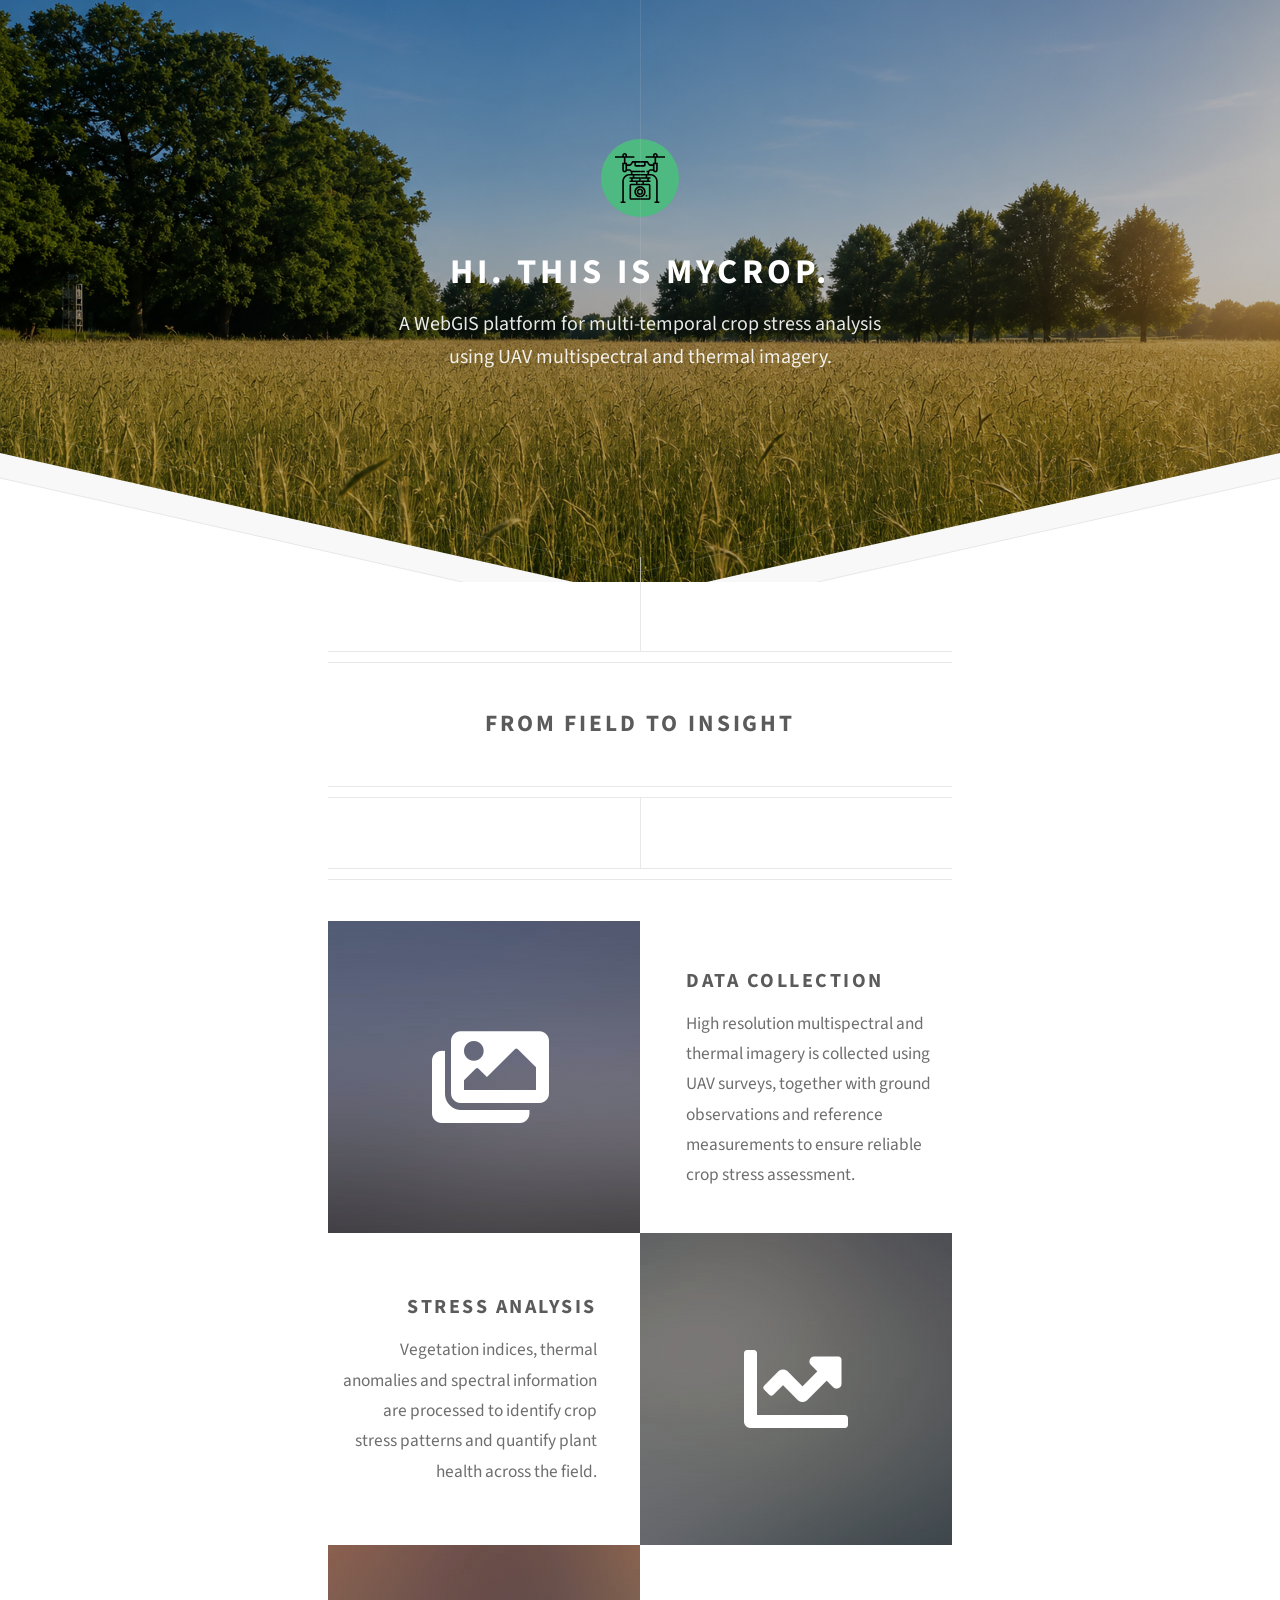
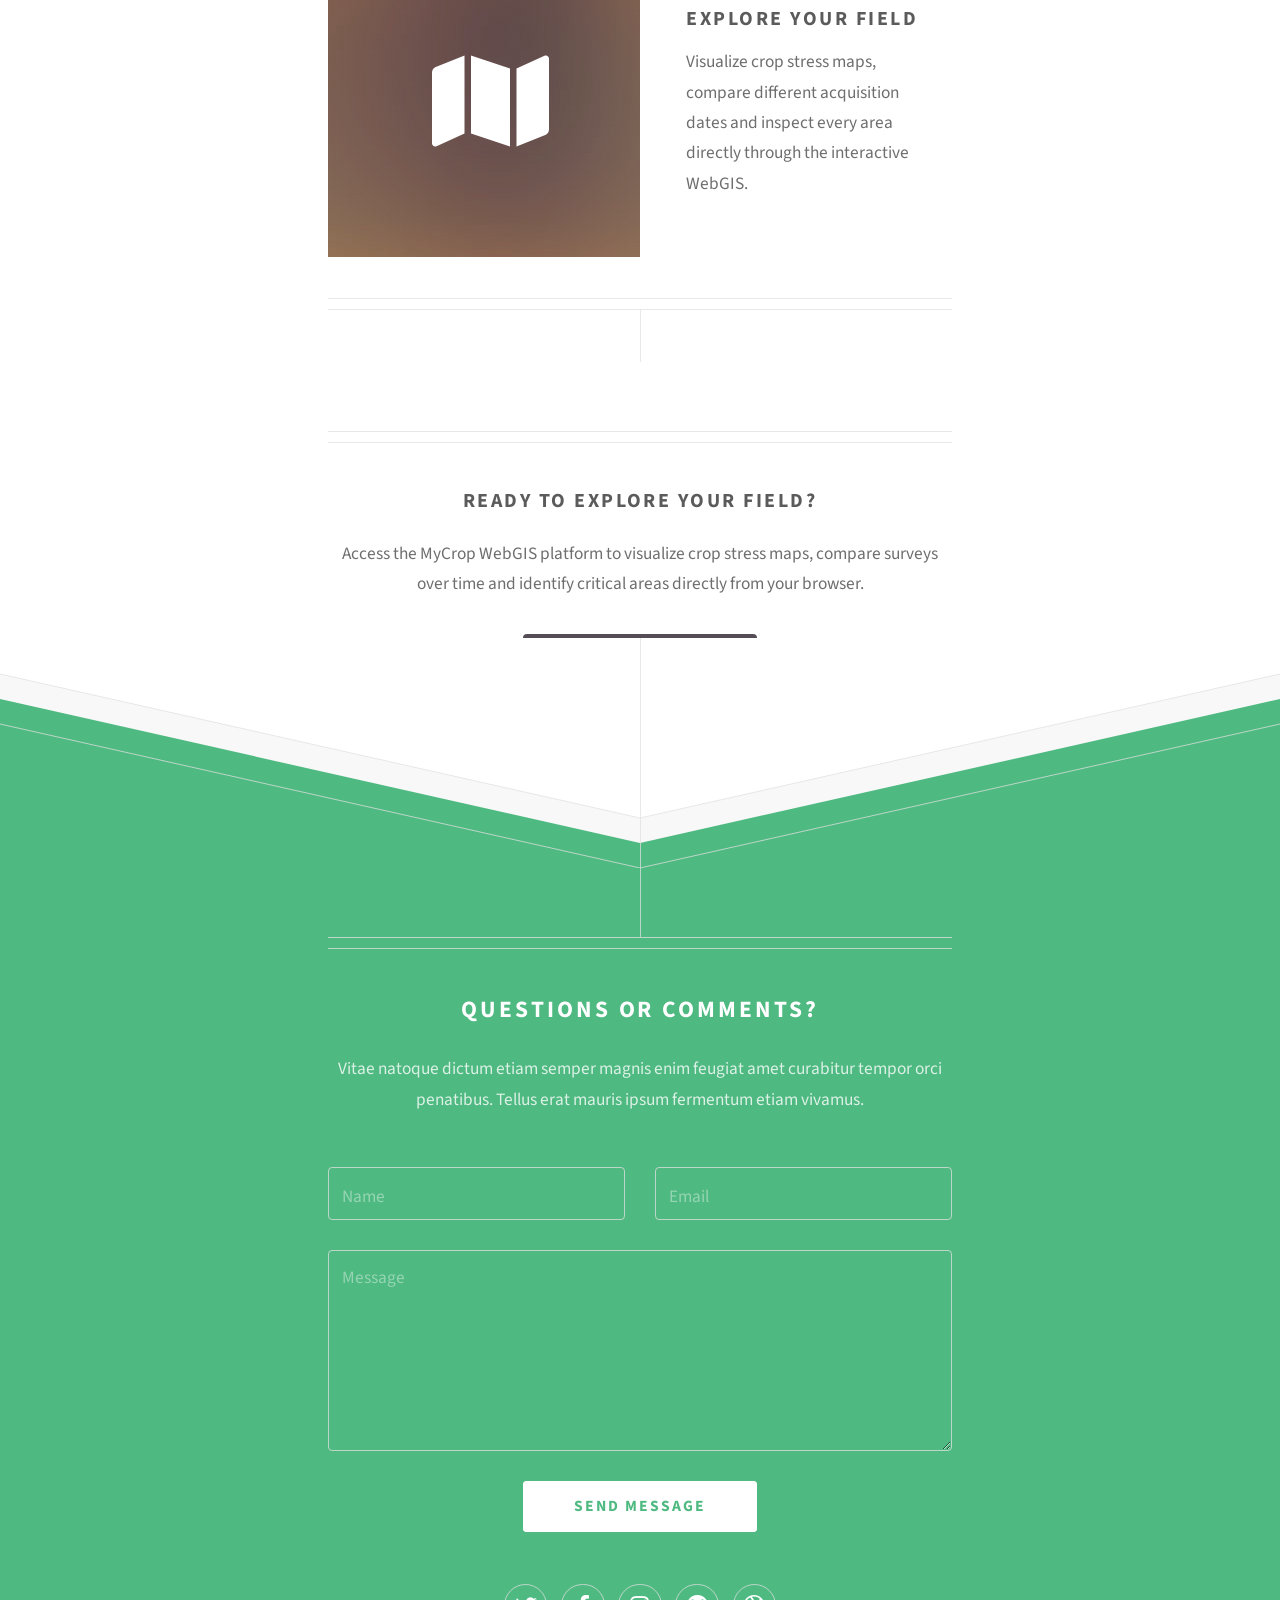
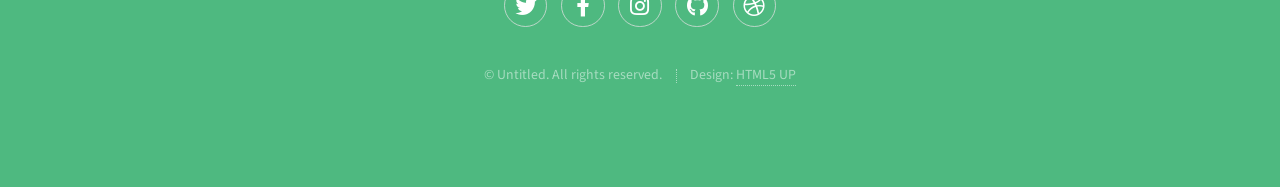
==== commit 83d068ae: "re-design_page.css" ====
--- a/index.html
+++ b/index.html
@@ -35,7 +35,7 @@
 					-->
 				</header>
 
-				<div class="box alt container">
+				<footer class="major container medium">
 					<section class="feature left">
 						<a href="data_collection.html" class="image icon solid fa-images"><img src="images/pic01.jpg" alt="" /></a>
 						<div class="content">
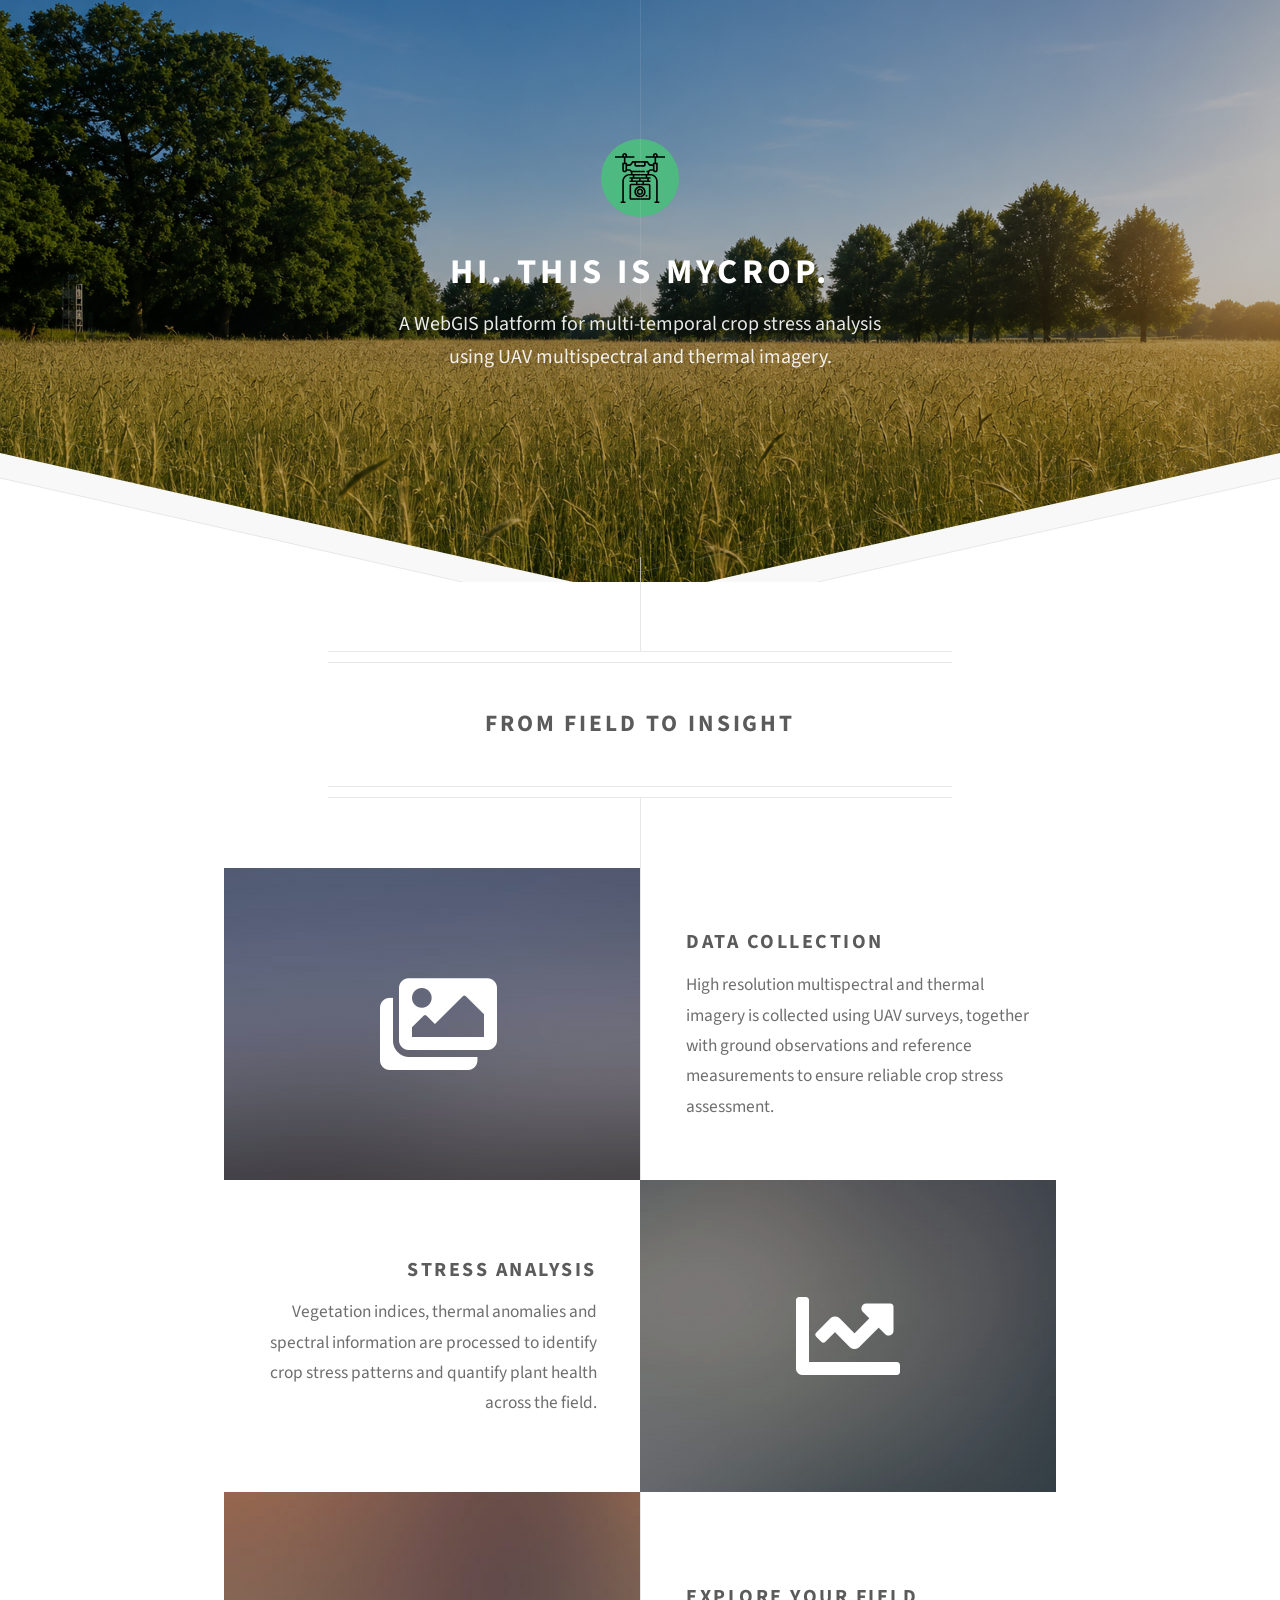
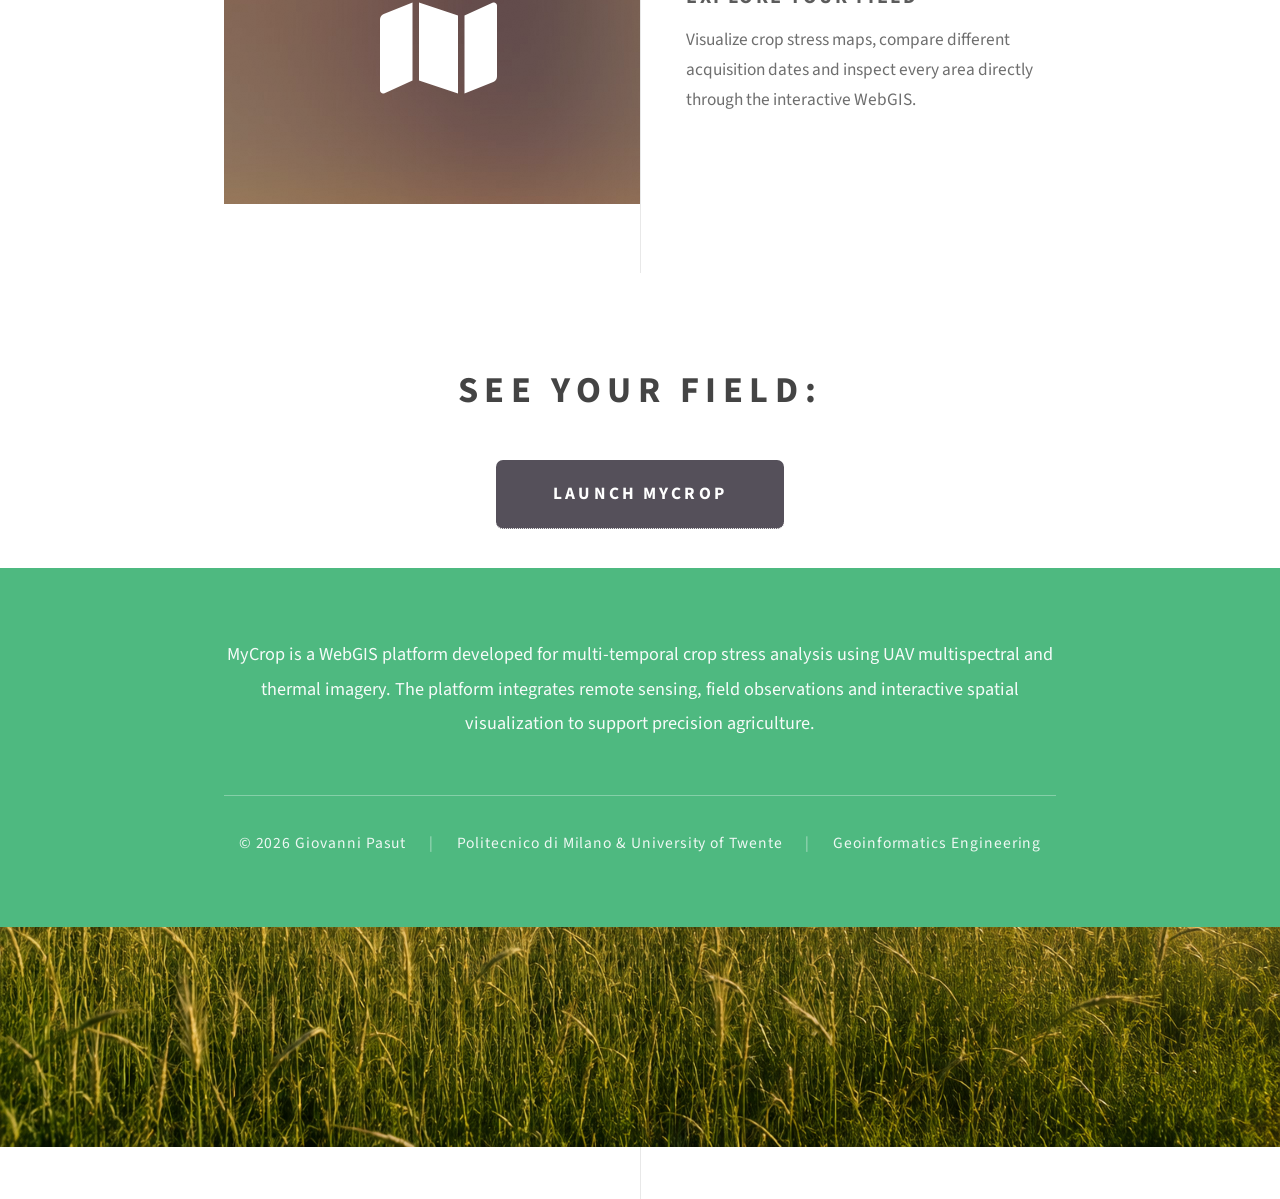
==== commit a767b97b: "home_demo" ====
--- a/index.html
+++ b/index.html
@@ -5,264 +5,141 @@
 	Free for personal and commercial use under the CCA 3.0 license (html5up.net/license)
 -->
 <html>
-	<head>
-		<title>MyCrop</title>
-		<meta charset="utf-8" />
-		<meta name="viewport" content="width=device-width, initial-scale=1, user-scalable=no" />
-		<link rel="stylesheet" href="assets/css/main.css" />
-	</head>
-	<body class="is-preload">
 
-		<!-- Header -->
-			<div id="header">
-				<div class="header-content"></div>
-				<span class="logo"><img src="images/drone.svg" alt="Drone"></span>
-				<h1>Hi. This is MyCrop.</h1>
-				<p>A WebGIS platform for multi-temporal crop stress analysis
-				<br />
-				using UAV multispectral and thermal imagery.</p>
-				 </div>
-			</div>
+<head>
+	<title>MyCrop</title>
+	<meta charset="utf-8" />
+	<meta name="viewport" content="width=device-width, initial-scale=1, user-scalable=no" />
+	<link rel="stylesheet" href="assets/css/main.css" />
+	<link rel="stylesheet" href="assets/css/footer_home.css">
+</head>
 
-		<!-- Main -->
-			<div id="main">
+<body class="is-preload">
 
-				<header class="major container medium">
-					<h2>FROM FIELD TO INSIGHT</h2>
-					<!--
+	<!-- Header -->
+	<div id="header">
+		<div class="header-content"></div>
+		<span class="logo"><img src="images/drone.svg" alt="Drone"></span>
+		<h1>Hi. This is MyCrop.</h1>
+		<p>A WebGIS platform for multi-temporal crop stress analysis
+			<br />
+			using UAV multispectral and thermal imagery.
+		</p>
+	</div>
+
+
+	<!-- Main -->
+	<div id="main">
+
+		<header class="major container medium">
+			<h2>FROM FIELD TO INSIGHT</h2>
+			<!--
 					<p>Tellus erat mauris ipsum fermentum<br />
 					etiam vivamus nunc nibh morbi.</p>
 					-->
-				</header>
+		</header>
 
-				<footer class="major container medium">
-					<section class="feature left">
-						<a href="data_collection.html" class="image icon solid fa-images"><img src="images/pic01.jpg" alt="" /></a>
-						<div class="content">
-							<h3>Data Collection</h3>
-							<p>High resolution multispectral and thermal imagery is collected using UAV surveys, together with ground observations and reference measurements to ensure reliable crop stress assessment.</p>
-						</div>
-					</section>
-					<section class="feature right">
-						<a href="stress_analysis.html" class="image icon solid fa-chart-line"><img src="images/pic02.jpg" alt="" /></a>
-						<div class="content">
-							<h3>Stress Analysis</h3>
-							<p>Vegetation indices, thermal anomalies and spectral information are processed to identify crop stress patterns and quantify plant health across the field.</p>
-						</div>
-					</section>
-					<section class="feature left">
-						<a href="explore_field.html" class="image icon solid fa-map"><img src="images/pic03.jpg" alt="" /></a>
-						<div class="content">
-							<h3>Explore Your Field</h3>
-							<p>Visualize crop stress maps, compare different acquisition dates and inspect every area directly through the interactive WebGIS.</p>
-						</div>
-					</section>
+		<div class="box alt container">
+
+			<section class="feature left">
+				<a href="data_collection.html" class="image icon solid fa-images">
+					<img src="images/pic01.jpg" alt="">
+				</a>
+
+				<div class="content">
+					<h3>Data Collection</h3>
+					<p>
+						High resolution multispectral and thermal imagery is collected
+						using UAV surveys, together with ground observations and
+						reference measurements to ensure reliable crop stress assessment.
+					</p>
 				</div>
+			</section>
 
-				<!--
-				<div class="box container">
-					<header>
-						<h2>A lot of generic stuff</h2>
-					</header>
-					<section>
-						<header>
-							<h3>Paragraph</h3>
-							<p>This is the subtitle for this particular heading</p>
-						</header>
-						<p>Phasellus nisl nisl, varius id <sup>porttitor sed pellentesque</sup> ac orci. Pellentesque
-						habitant <strong>strong</strong> tristique <b>bold</b> et netus <i>italic</i> malesuada <em>emphasized</em> ac turpis egestas. Morbi
-						leo suscipit ut. Praesent <sub>id turpis vitae</sub> turpis pretium ultricies. Vestibulum sit
-						amet risus elit.</p>
-					</section>
-					<section>
-						<header>
-							<h3>Blockquote</h3>
-						</header>
-						<blockquote>Fringilla nisl. Donec accumsan interdum nisi, quis tincidunt felis sagittis eget.
-						tempus euismod. Vestibulum ante ipsum primis in faucibus.</blockquote>
-					</section>
-					<section>
-						<header>
-							<h3>Divider</h3>
-						</header>
-						<p>Donec consectetur vestibulum dolor et pulvinar. Etiam vel felis enim, at viverra
-						ligula. Ut porttitor sagittis lorem, quis eleifend nisi ornare vel. Praesent nec orci
-						facilisis leo magna. Cras sit amet urna eros, id egestas urna. Quisque aliquam
-						tempus euismod. Vestibulum ante ipsum primis in faucibus orci luctus et ultrices
-						posuere cubilia.</p>
-						<hr />
-						<p>Donec consectetur vestibulum dolor et pulvinar. Etiam vel felis enim, at viverra
-						ligula. Ut porttitor sagittis lorem, quis eleifend nisi ornare vel. Praesent nec orci
-						facilisis leo magna. Cras sit amet urna eros, id egestas urna. Quisque aliquam
-						tempus euismod. Vestibulum ante ipsum primis in faucibus orci luctus et ultrices
-						posuere cubilia.</p>
-					</section>
-					<section>
-						<header>
-							<h3>Unordered List</h3>
-						</header>
-						<ul class="default">
-							<li>Donec consectetur vestibulum dolor et pulvinar. Etiam vel felis enim, at viverra ligula. Ut porttitor sagittis lorem, quis eleifend nisi ornare vel.</li>
-							<li>Donec consectetur vestibulum dolor et pulvinar. Etiam vel felis enim, at viverra ligula. Ut porttitor sagittis lorem, quis eleifend nisi ornare vel.</li>
-							<li>Donec consectetur vestibulum dolor et pulvinar. Etiam vel felis enim, at viverra ligula. Ut porttitor sagittis lorem, quis eleifend nisi ornare vel.</li>
-							<li>Donec consectetur vestibulum dolor et pulvinar. Etiam vel felis enim, at viverra ligula. Ut porttitor sagittis lorem, quis eleifend nisi ornare vel.</li>
-						</ul>
-					</section>
-					<section>
-						<header>
-							<h3>Ordered List</h3>
-						</header>
-						<ol class="default">
-							<li>Donec consectetur vestibulum dolor et pulvinar. Etiam vel felis enim, at viverra ligula. Ut porttitor sagittis lorem, quis eleifend nisi ornare vel.</li>
-							<li>Donec consectetur vestibulum dolor et pulvinar. Etiam vel felis enim, at viverra ligula. Ut porttitor sagittis lorem, quis eleifend nisi ornare vel.</li>
-							<li>Donec consectetur vestibulum dolor et pulvinar. Etiam vel felis enim, at viverra ligula. Ut porttitor sagittis lorem, quis eleifend nisi ornare vel.</li>
-							<li>Donec consectetur vestibulum dolor et pulvinar. Etiam vel felis enim, at viverra ligula. Ut porttitor sagittis lorem, quis eleifend nisi ornare vel.</li>
-						</ol>
-					</section>
-					<section>
-						<header>
-							<h3>Table</h3>
-						</header>
-						<div class="table-wrapper">
-							<table class="default">
-								<thead>
-									<tr>
-										<th>ID</th>
-										<th>Name</th>
-										<th>Description</th>
-										<th>Price</th>
-									</tr>
-								</thead>
-								<tbody>
-									<tr>
-										<td>45815</td>
-										<td>Something</td>
-										<td>Ut porttitor sagittis lorem, quis eleifend nisi ornare vel.</td>
-										<td>29.99</td>
-									</tr>
-									<tr>
-										<td>24524</td>
-										<td>Nothing</td>
-										<td>Ut porttitor sagittis lorem, quis eleifend nisi ornare vel.</td>
-										<td>19.99</td>
-									</tr>
-									<tr>
-										<td>45815</td>
-										<td>Something</td>
-										<td>Ut porttitor sagittis lorem, quis eleifend nisi ornare vel.</td>
-										<td>29.99</td>
-									</tr>
-									<tr>
-										<td>24524</td>
-										<td>Nothing</td>
-										<td>Ut porttitor sagittis lorem, quis eleifend nisi ornare vel.</td>
-										<td>19.99</td>
-									</tr>
-								</tbody>
-								<tfoot>
-									<tr>
-										<td colspan="3"></td>
-										<td>100.00</td>
-									</tr>
-								</tfoot>
-							</table>
-						</div>
-					</section>
-					<section>
-						<header>
-							<h3>Form</h3>
-						</header>
-						<form method="post" action="#">
-							<div class="row">
-								<div class="col-6 col-12-mobilep">
-									<label for="name">Name</label>
-									<input class="text" type="text" name="name" id="name" value="" placeholder="John Doe" />
-								</div>
-								<div class="col-6 col-12-mobilep">
-									<label for="email">Email</label>
-									<input class="text" type="text" name="email" id="email" value="" placeholder="johndoe@domain.tld" />
-								</div>
-								<div class="col-12">
-									<label for="subject">Subject</label>
-									<input class="text" type="text" name="subject" id="subject" value="" placeholder="Enter your subject" />
-								</div>
-								<div class="col-12">
-									<label for="subject">Message</label>
-									<textarea name="message" id="message" placeholder="Enter your message" rows="6"></textarea>
-								</div>
-								<div class="col-12">
-									<ul class="actions special">
-										<li><input type="submit" value="Send" /></li>
-										<li><input type="reset" value="Reset" class="alt" /></li>
-									</ul>
-								</div>
-							</div>
-						</form>
-					</section>
+			<section class="feature right">
+				<a href="stress_analysis.html" class="image icon solid fa-chart-line">
+					<img src="images/pic02.jpg" alt="">
+				</a>
+
+				<div class="content">
+					<h3>Stress Analysis</h3>
+					<p>
+						Vegetation indices, thermal anomalies and spectral information
+						are processed to identify crop stress patterns and quantify
+						plant health across the field.
+					</p>
 				</div>
-				-->
+			</section>
 
-				<footer class="major container medium">
-					<h3>READY TO EXPLORE YOUR FIELD?</h3>
-					<p>Access the MyCrop WebGIS platform to visualize crop stress maps, compare surveys over time and identify critical areas directly from your browser.</p>
-					<ul class="actions special">
-						<li><a href="#" class="button">Launch MyCrop</a></li>
-					</ul>
-				</footer>
+			<section class="feature left">
+				<a href="explore_field.html" class="image icon solid fa-map">
+					<img src="images/pic03.jpg" alt="">
+				</a>
+
+				<div class="content">
+					<h3>Explore Your Field</h3>
+					<p>
+						Visualize crop stress maps, compare different acquisition dates
+						and inspect every area directly through the interactive WebGIS.
+					</p>
+				</div>
+			</section>
+
+		</div>
+
+
+
+
+		<section class="home-cta">
+
+			<div class="container">
+
+				<h2>SEE YOUR FIELD:</h2>
+
+				<a href="map.html" class="cta-button">
+					Launch MyCrop
+				</a>
 
 			</div>
 
-		<!-- Footer -->
-			<div id="footer">
-				<div class="container medium">
+		</section>
 
-					<header class="major last">
-						<h2>Questions or comments?</h2>
-					</header>
 
-					<p>Vitae natoque dictum etiam semper magnis enim feugiat amet curabitur tempor
-					orci penatibus. Tellus erat mauris ipsum fermentum etiam vivamus.</p>
+		<footer class="home-footer">
 
-					<form method="post" action="#">
-						<div class="row">
-							<div class="col-6 col-12-mobilep">
-								<input type="text" name="name" placeholder="Name" />
-							</div>
-							<div class="col-6 col-12-mobilep">
-								<input type="email" name="email" placeholder="Email" />
-							</div>
-							<div class="col-12">
-								<textarea name="message" placeholder="Message" rows="6"></textarea>
-							</div>
-							<div class="col-12">
-								<ul class="actions special">
-									<li><input type="submit" value="Send Message" /></li>
-								</ul>
-							</div>
-						</div>
-					</form>
+			<div class="container">
 
-					<ul class="icons">
-						<li><a href="#" class="icon brands fa-twitter"><span class="label">Twitter</span></a></li>
-						<li><a href="#" class="icon brands fa-facebook-f"><span class="label">Facebook</span></a></li>
-						<li><a href="#" class="icon brands fa-instagram"><span class="label">Instagram</span></a></li>
-						<li><a href="#" class="icon brands fa-github"><span class="label">Github</span></a></li>
-						<li><a href="#" class="icon brands fa-dribbble"><span class="label">Dribbble</span></a></li>
-					</ul>
+				<p class="footer-description">
 
-					<ul class="copyright">
-						<li>&copy; Untitled. All rights reserved.</li><li>Design: <a href="http://html5up.net">HTML5 UP</a></li>
-					</ul>
+					MyCrop is a WebGIS platform developed for multi-temporal crop stress
+					analysis using UAV multispectral and thermal imagery. The platform
+					integrates remote sensing, field observations and interactive spatial
+					visualization to support precision agriculture.
+
+				</p>
+
+				<div class="footer-bottom">
+
+					© 2026 Giovanni Pasut
+
+					<span>|</span>
+
+					Politecnico di Milano & University of Twente
+
+					<span>|</span>
+
+					Geoinformatics Engineering
 
 				</div>
+
+				<!-- Scripts -->
+				<script src="assets/js/jquery.min.js"></script>
+				<script src="assets/js/browser.min.js"></script>
+				<script src="assets/js/breakpoints.min.js"></script>
+				<script src="assets/js/util.js"></script>
+				<script src="assets/js/main.js"></script>
 			</div>
+		</footer>
+</body>
 
-		<!-- Scripts -->
-			<script src="assets/js/jquery.min.js"></script>
-			<script src="assets/js/browser.min.js"></script>
-			<script src="assets/js/breakpoints.min.js"></script>
-			<script src="assets/js/util.js"></script>
-			<script src="assets/js/main.js"></script>
-
-	</body>
 </html>
--- a/assets/css/main.css
+++ b/assets/css/main.css
@@ -2946,7 +2946,7 @@
 				and a negative margin (to move everything up a bit).
 			*/
 
-	margin-top: -260px;
+	margin-top: 4em;
 	padding: calc(460px + 6em) 0 10em 0;
 	position: relative;
 	text-align: center;
@@ -3051,7 +3051,7 @@
 /* Main */
 
 #main {
-	padding: 6em 0 5em 0;
+	padding: 6em 0 0 0;
 	position: relative;
 	z-index: 1;
 }
@@ -3201,8 +3201,8 @@
 	#footer {
 		background-image: url("images/bottom-1600.svg");
 		background-size: 1600px 230px;
-		margin-top: -100px;
-		padding: calc(230px + 4em) 0 6em 0;
+		margin-top: -120px;
+		padding: 8em 0 6em 0;
 	}
 
 	#footer:before {
@@ -3362,8 +3362,8 @@
 	#footer {
 		background-image: url("images/bottom-1280.svg");
 		background-size: 1280px 184px;
-		margin-top: -75px;
-		padding: calc(184px + 2em) 0 2em 0;
+		margin-top: -120px;
+		padding: 8em 0 6em 0;
 	}
 
 	#footer:before {
@@ -3434,7 +3434,7 @@
 	/* Footer */
 
 	#footer {
-		margin-top: -100px;
+		margin-top: -120px;
 		padding-left: 1em;
 		padding-right: 1em;
 	}
@@ -3457,4 +3457,4 @@
 		display: none;
 	}
 
-}
+}
--- a/assets/css/footer_home.css
+++ b/assets/css/footer_home.css
@@ -0,0 +1,171 @@
+/* =====================================================
+   HOME CTA
+===================================================== */
+
+.home-cta {
+
+    background: #ffffff;
+
+    text-align: center;
+
+    padding: 5em 1.5em 5em;
+}
+
+.home-cta h2 {
+
+    font-size: 2.1em;
+
+    letter-spacing: .18em;
+
+    text-transform: uppercase;
+
+    color: #444;
+
+    margin-bottom: 1em;
+}
+
+.home-cta p {
+
+    max-width: 760px;
+
+    margin: 0 auto 2.5em;
+
+    font-size: 1.15em;
+
+    line-height: 1.8;
+
+    color: #666;
+}
+
+.cta-button {
+
+    display: inline-block;
+
+    background: #55505a;
+
+    color: #ffffff;
+
+    text-decoration: none;
+
+    text-transform: uppercase;
+
+    letter-spacing: .18em;
+
+    font-weight: 700;
+
+    padding: 1.1em 3.3em;
+
+    border-radius: 7px;
+
+    transition: .25s;
+}
+
+.cta-button:hover {
+
+    background: #4eb980;
+
+    color: #ffffff;
+}
+
+
+/* =====================================================
+   FOOTER
+===================================================== */
+
+.home-footer {
+
+    background: #4eb980;
+
+    color: #ffffff;
+
+    text-align: center;
+
+    padding: 4em 2em;
+}
+
+.home-footer .container {
+
+    max-width: 900px;
+
+    margin: auto;
+}
+
+.footer-description {
+
+    font-size: 1.05em;
+
+    line-height: 1.9;
+
+    opacity: .95;
+
+    margin-bottom: 3em;
+}
+
+.footer-bottom {
+
+    border-top: 1px solid rgba(255, 255, 255, .35);
+
+    padding-top: 2em;
+
+    font-size: .9em;
+
+    letter-spacing: .06em;
+
+    opacity: .9;
+}
+
+.footer-bottom span {
+
+    margin: 0 1.2em;
+
+    opacity: .6;
+}
+.home-footer::after{
+
+    content:"";
+
+    display:block;
+    
+
+    height:220px;
+
+    margin:4em -2em -4em;
+
+    background:url("../../images/field.png") center bottom/cover no-repeat;
+}
+
+/* =====================================================
+   MOBILE
+===================================================== */
+
+@media(max-width:768px) {
+
+    .home-cta {
+
+        padding: 4em 1.5em;
+    }
+
+    .home-cta h2 {
+
+        font-size: 1.6em;
+    }
+
+    .home-cta p {
+
+        font-size: 1em;
+    }
+
+    .footer-bottom span {
+
+        display: none;
+    }
+
+    .footer-bottom {
+
+        line-height: 2;
+    }
+
+}
+.home-footer{
+    margin-top:-48px;
+}
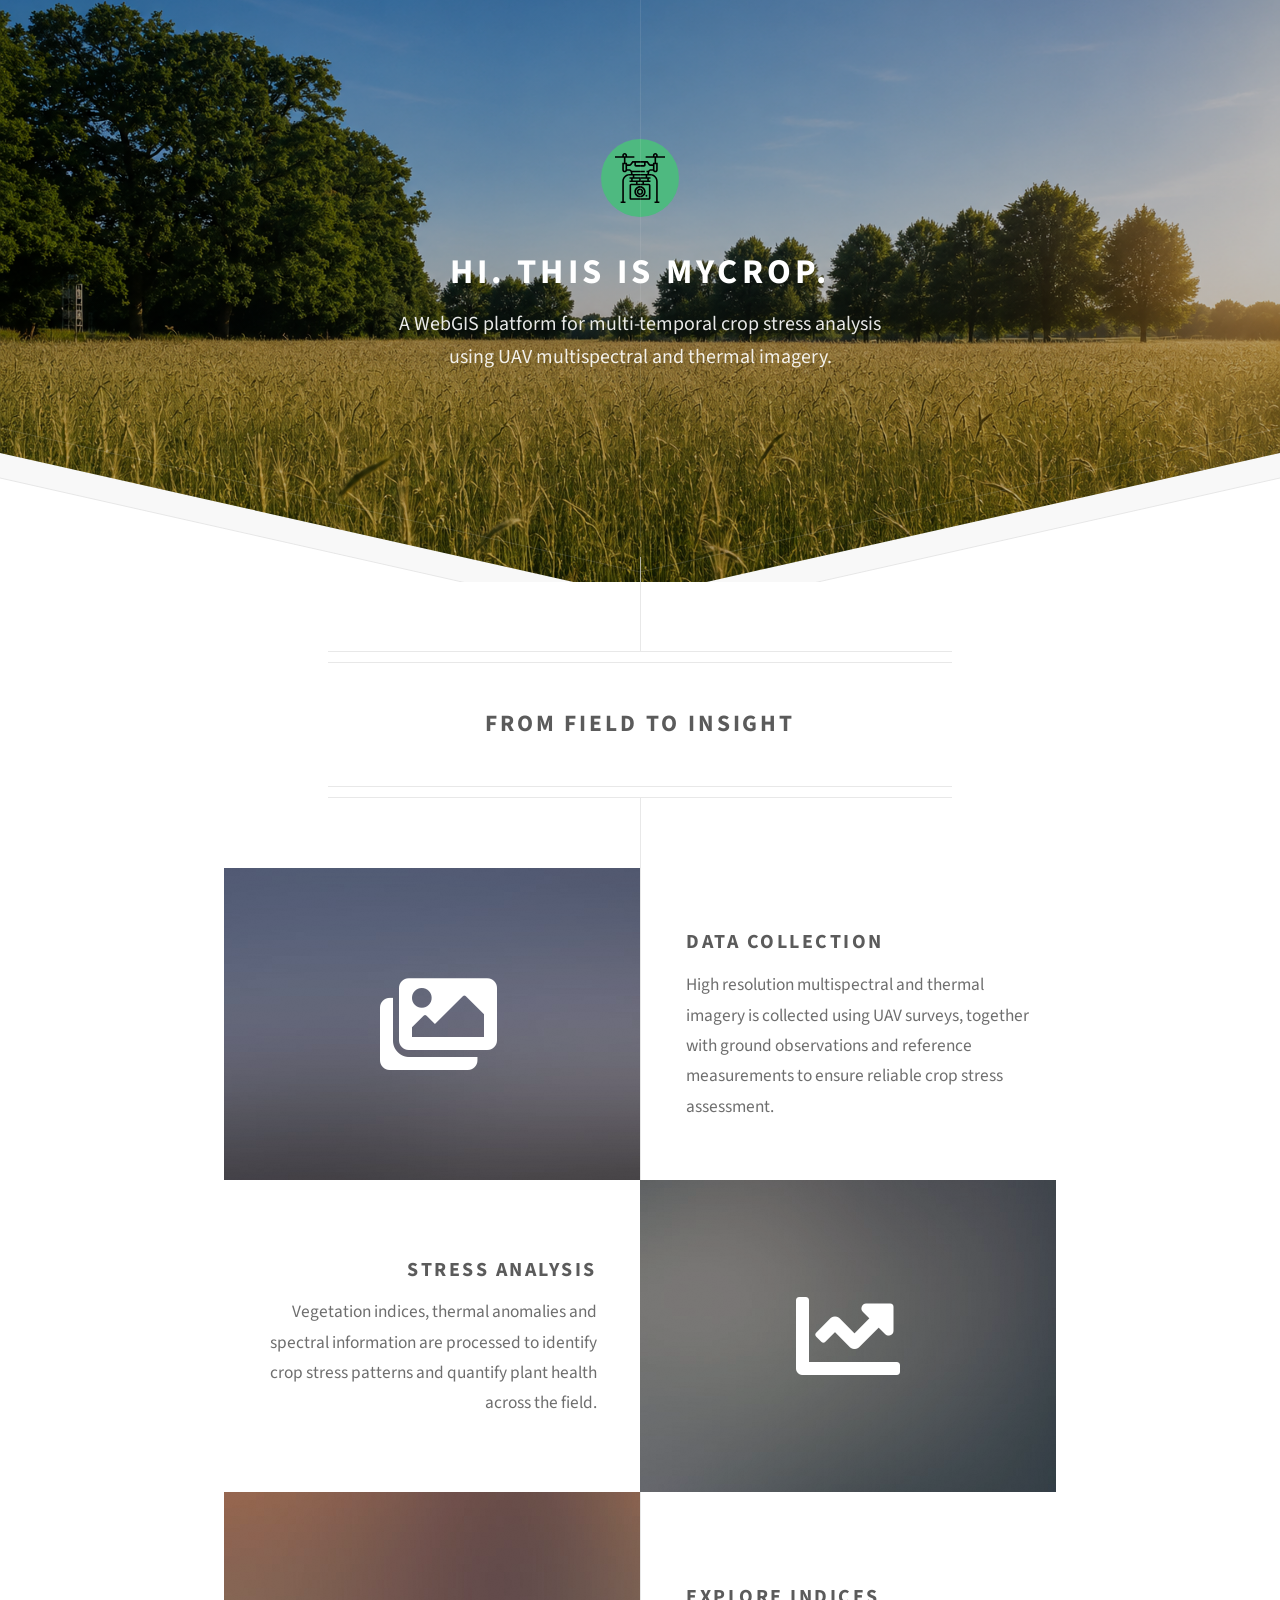
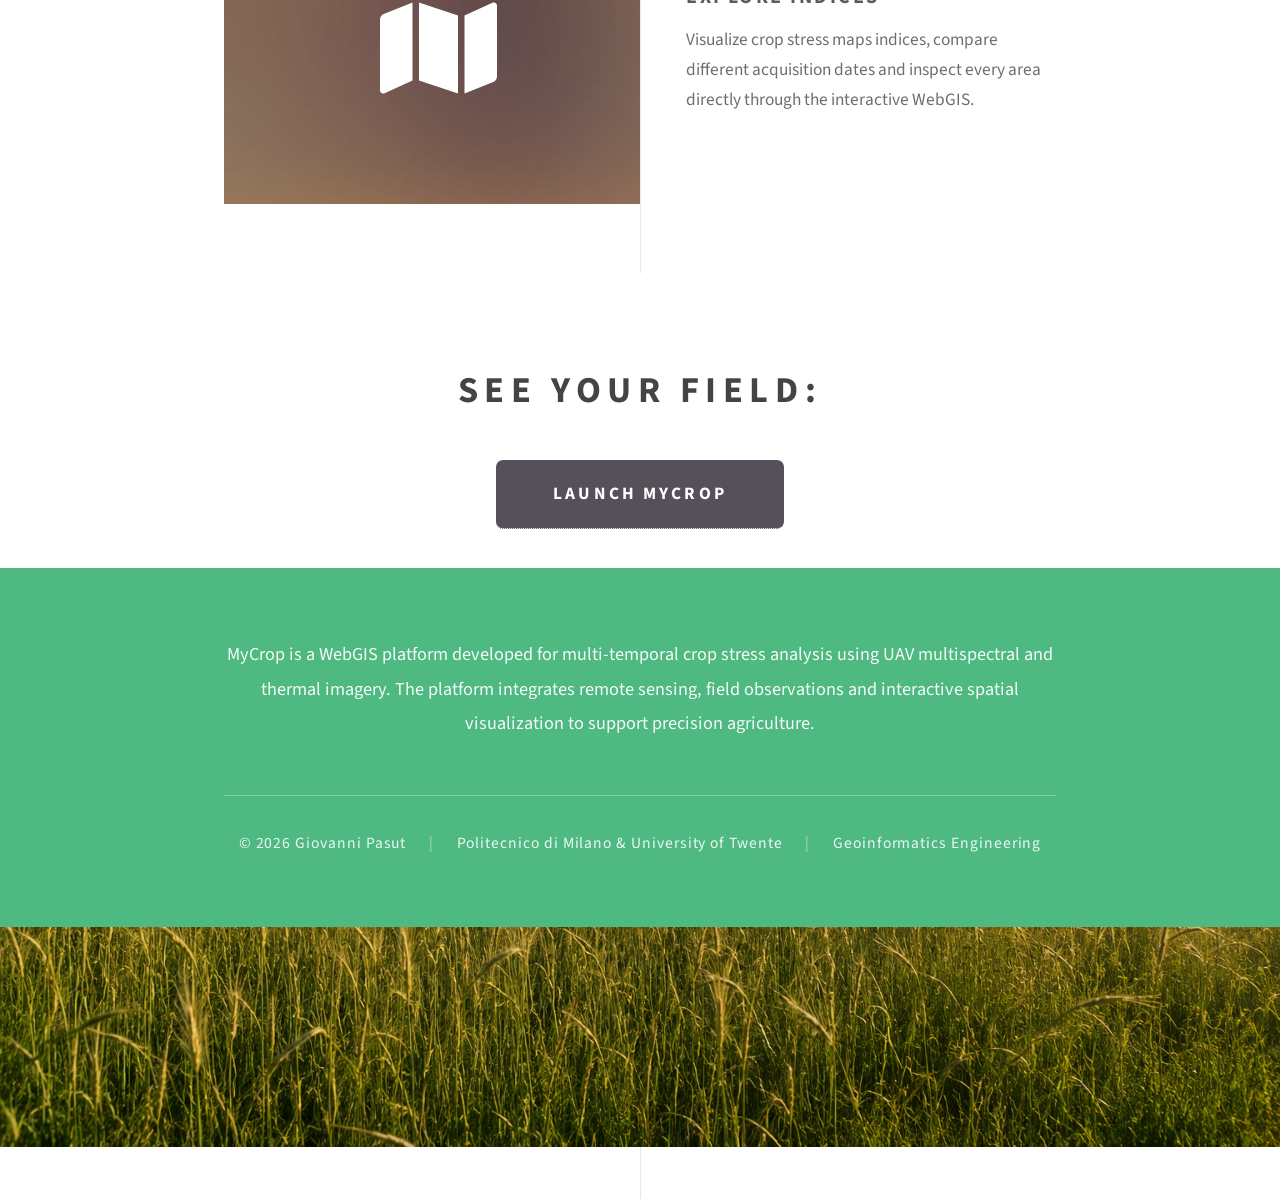
==== commit 05ba91dc: "indices_web_page" ====
--- a/index.html
+++ b/index.html
@@ -57,7 +57,7 @@
 			</section>
 
 			<section class="feature right">
-				<a href="stress_analysis.html" class="image icon solid fa-chart-line">
+				<a href="analysis.html" class="image icon solid fa-chart-line">
 					<img src="images/pic02.jpg" alt="">
 				</a>
 
@@ -72,14 +72,14 @@
 			</section>
 
 			<section class="feature left">
-				<a href="explore_field.html" class="image icon solid fa-map">
+				<a href="field_indices.html" class="image icon solid fa-map">
 					<img src="images/pic03.jpg" alt="">
 				</a>
 
 				<div class="content">
-					<h3>Explore Your Field</h3>
+					<h3>Explore Indices</h3>
 					<p>
-						Visualize crop stress maps, compare different acquisition dates
+						Visualize crop stress maps indices, compare different acquisition dates
 						and inspect every area directly through the interactive WebGIS.
 					</p>
 				</div>
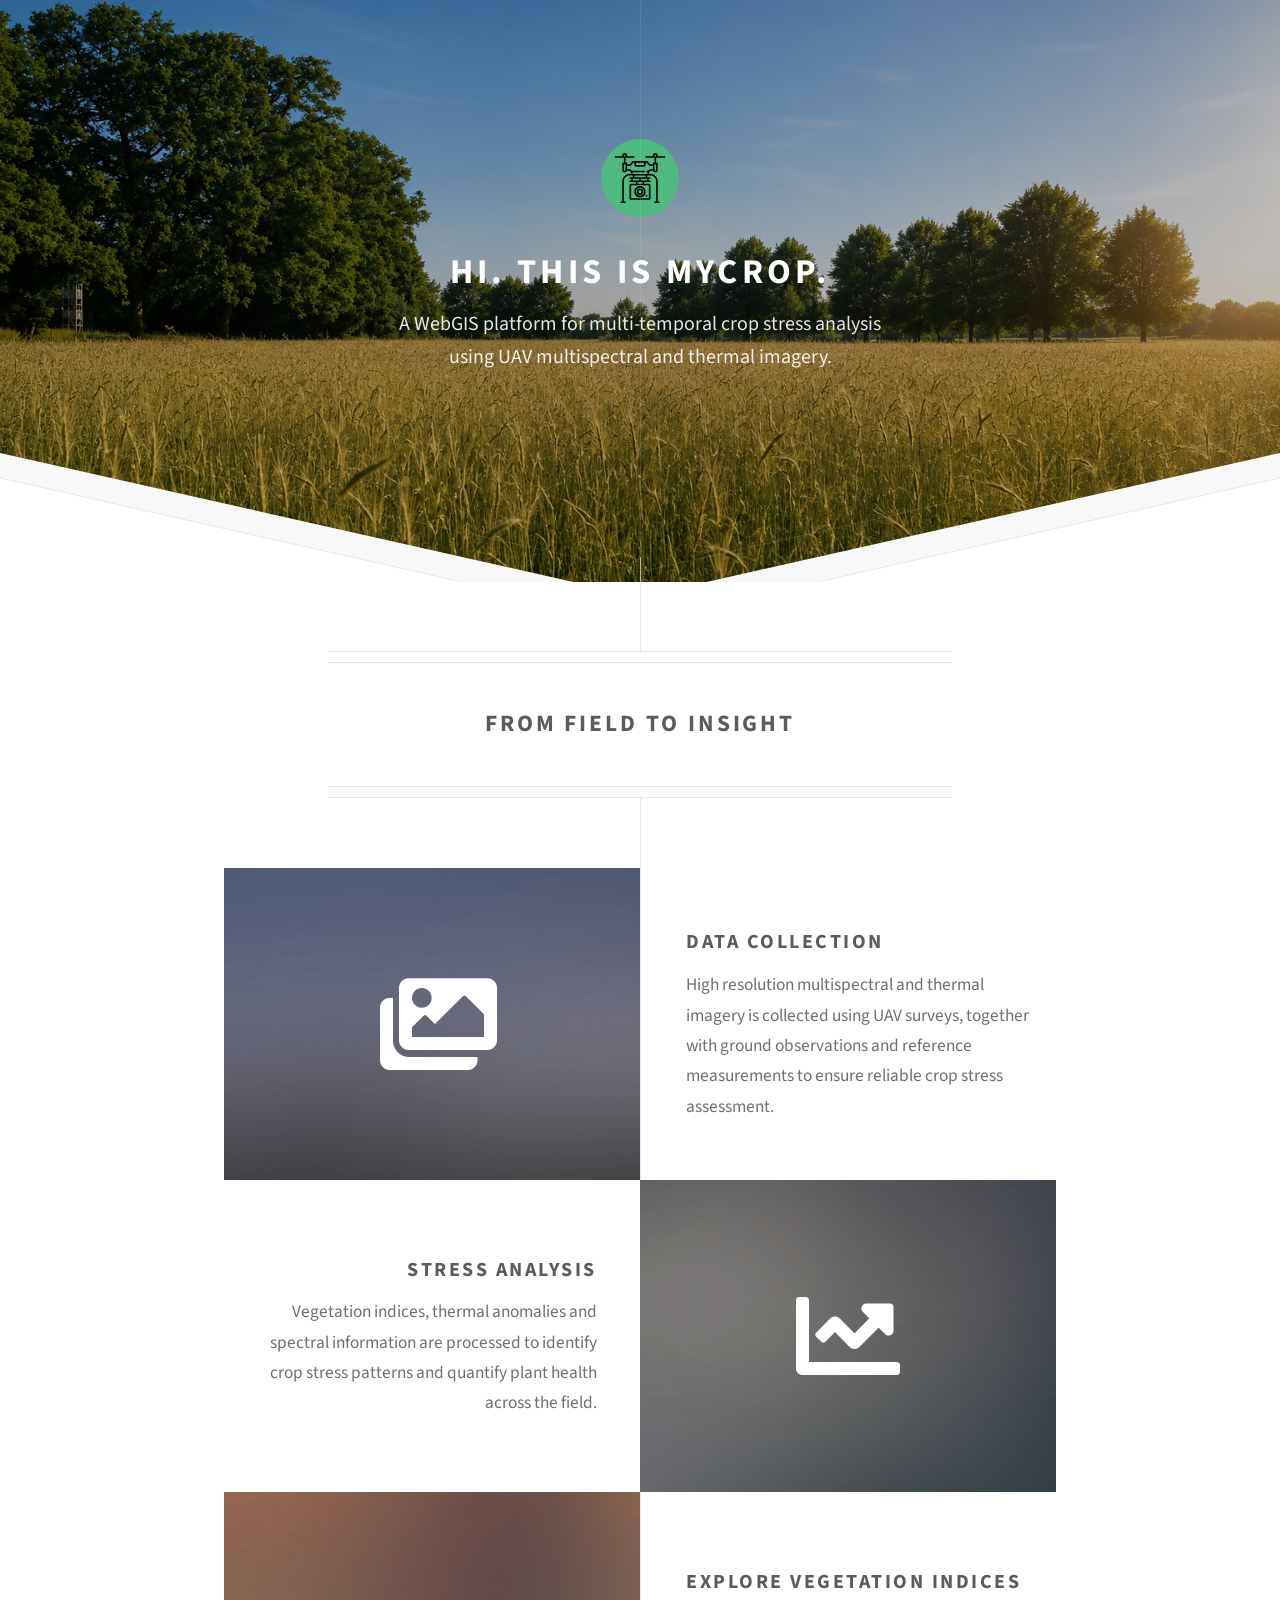
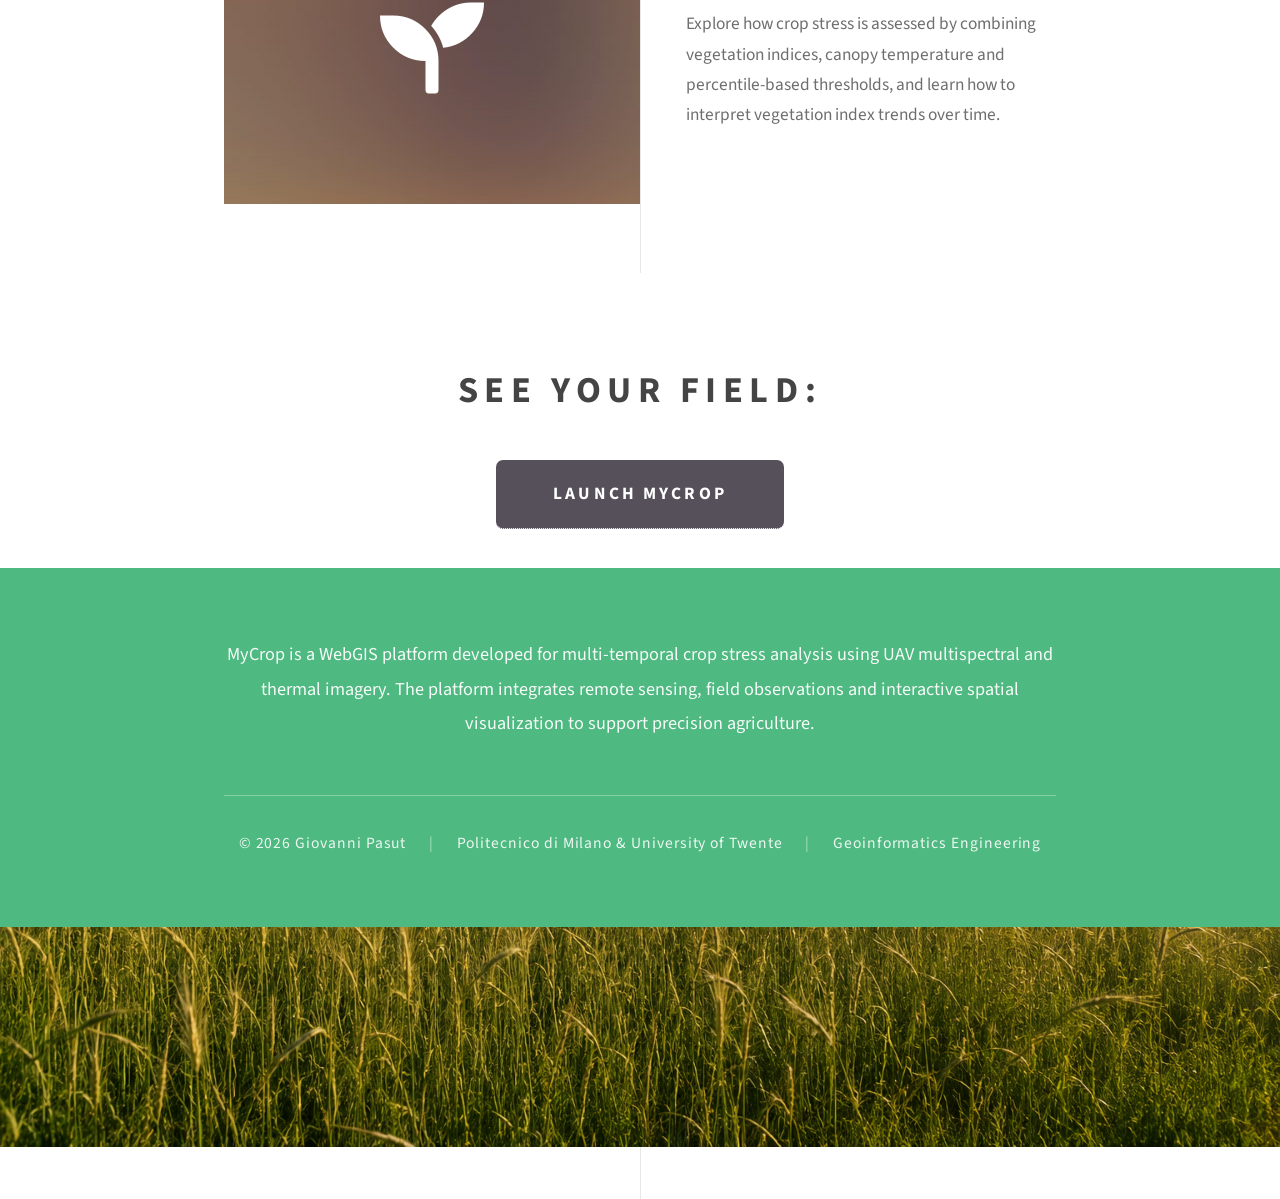
==== commit d3718ed7: "changes" ====
--- a/index.html
+++ b/index.html
@@ -33,10 +33,7 @@
 
 		<header class="major container medium">
 			<h2>FROM FIELD TO INSIGHT</h2>
-			<!--
-					<p>Tellus erat mauris ipsum fermentum<br />
-					etiam vivamus nunc nibh morbi.</p>
-					-->
+			
 		</header>
 
 		<div class="box alt container">
@@ -72,15 +69,15 @@
 			</section>
 
 			<section class="feature left">
-				<a href="field_indices.html" class="image icon solid fa-map">
+				<a href="field_indices.html" class="image icon solid fa-seedling">
 					<img src="images/pic03.jpg" alt="">
 				</a>
 
 				<div class="content">
-					<h3>Explore Indices</h3>
+					<h3>Explore Vegetation Indices</h3>
 					<p>
-						Visualize crop stress maps indices, compare different acquisition dates
-						and inspect every area directly through the interactive WebGIS.
+						Explore how crop stress is assessed by combining vegetation indices, canopy temperature and
+						percentile-based thresholds, and learn how to interpret vegetation index trends over time.
 					</p>
 				</div>
 			</section>
